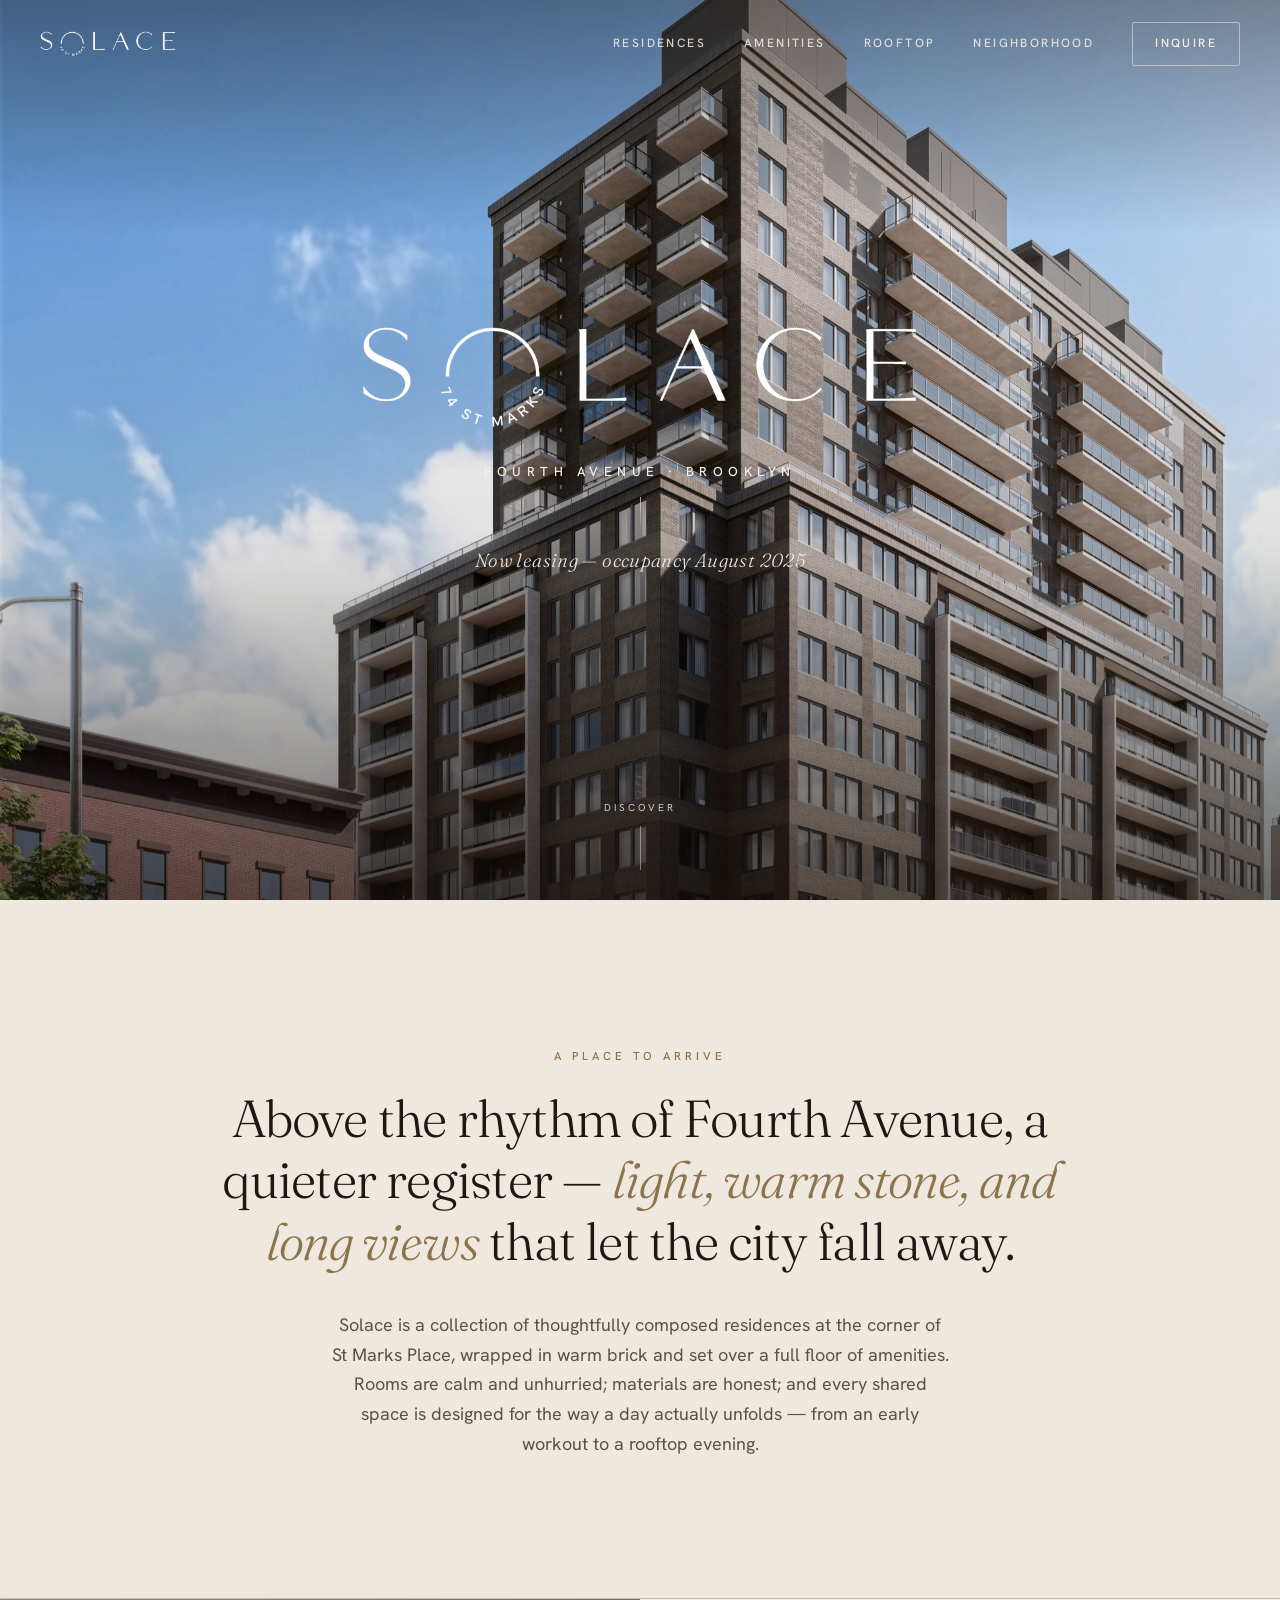
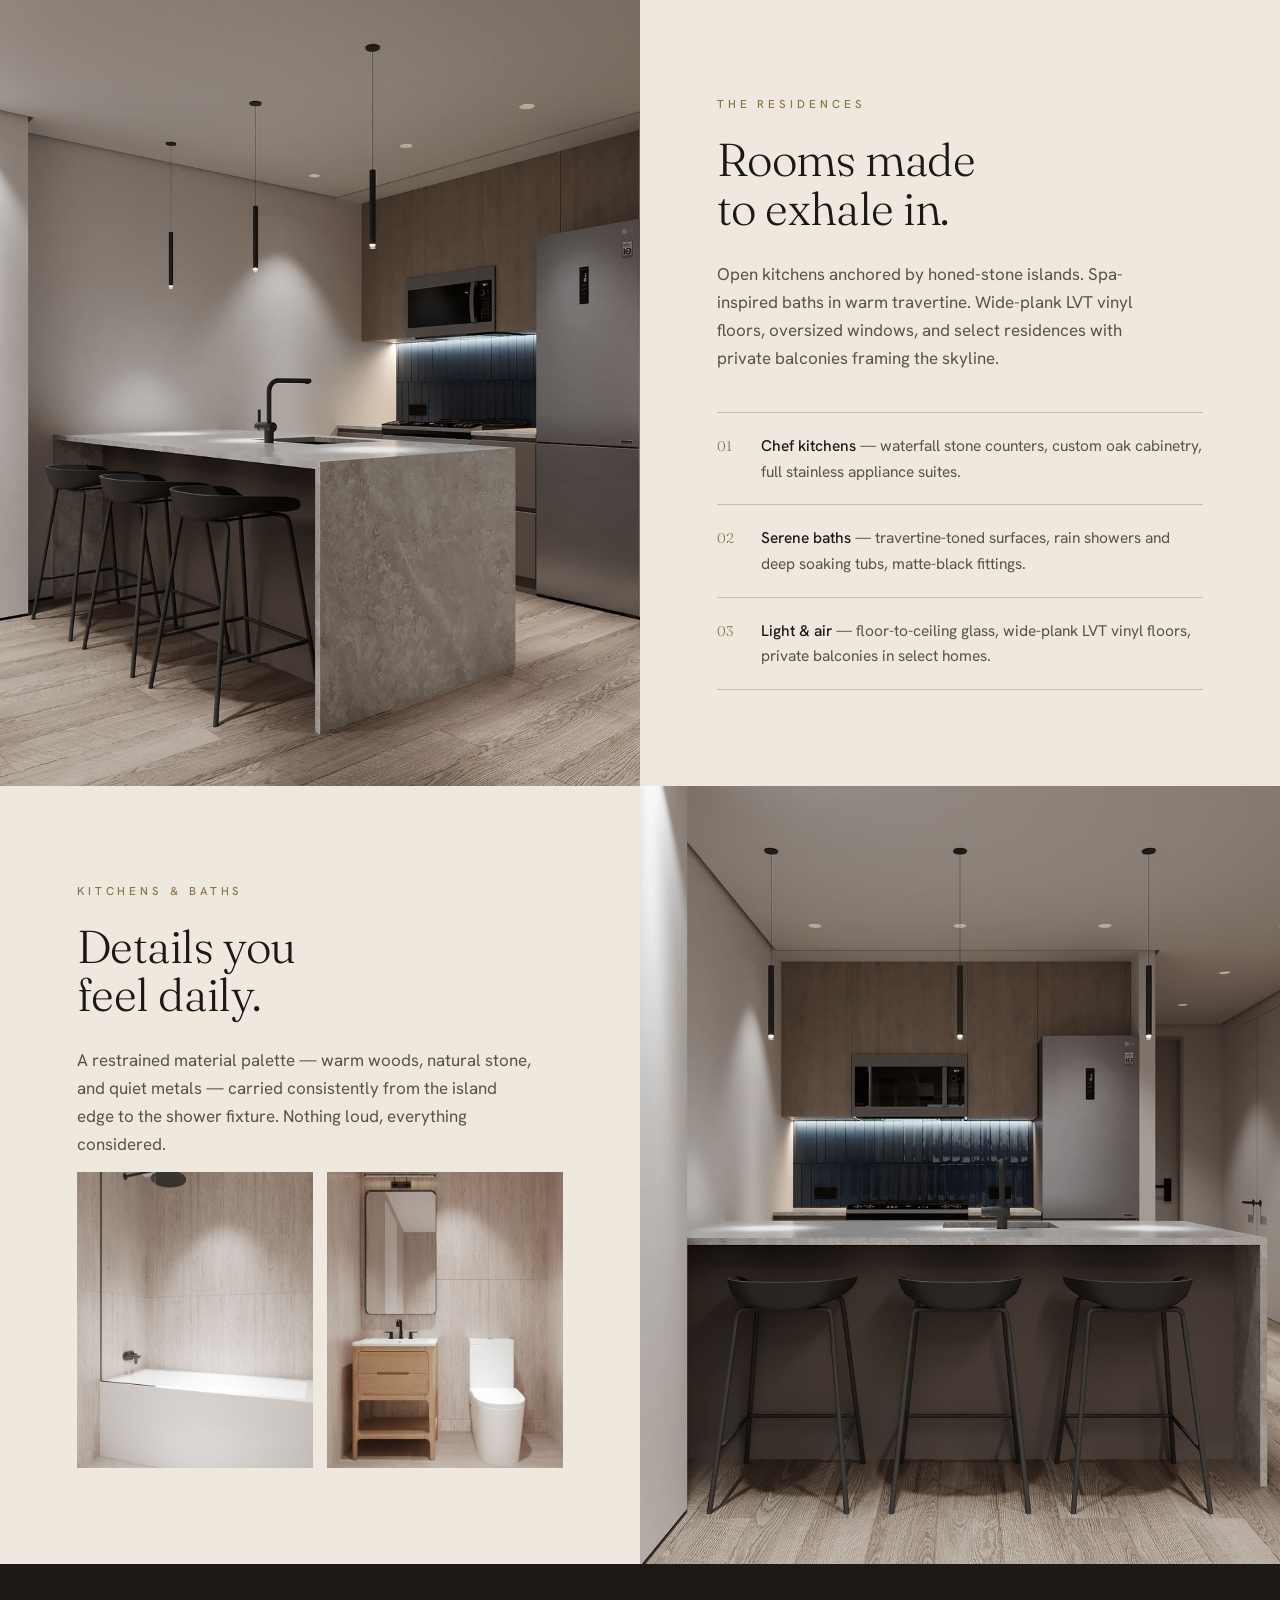
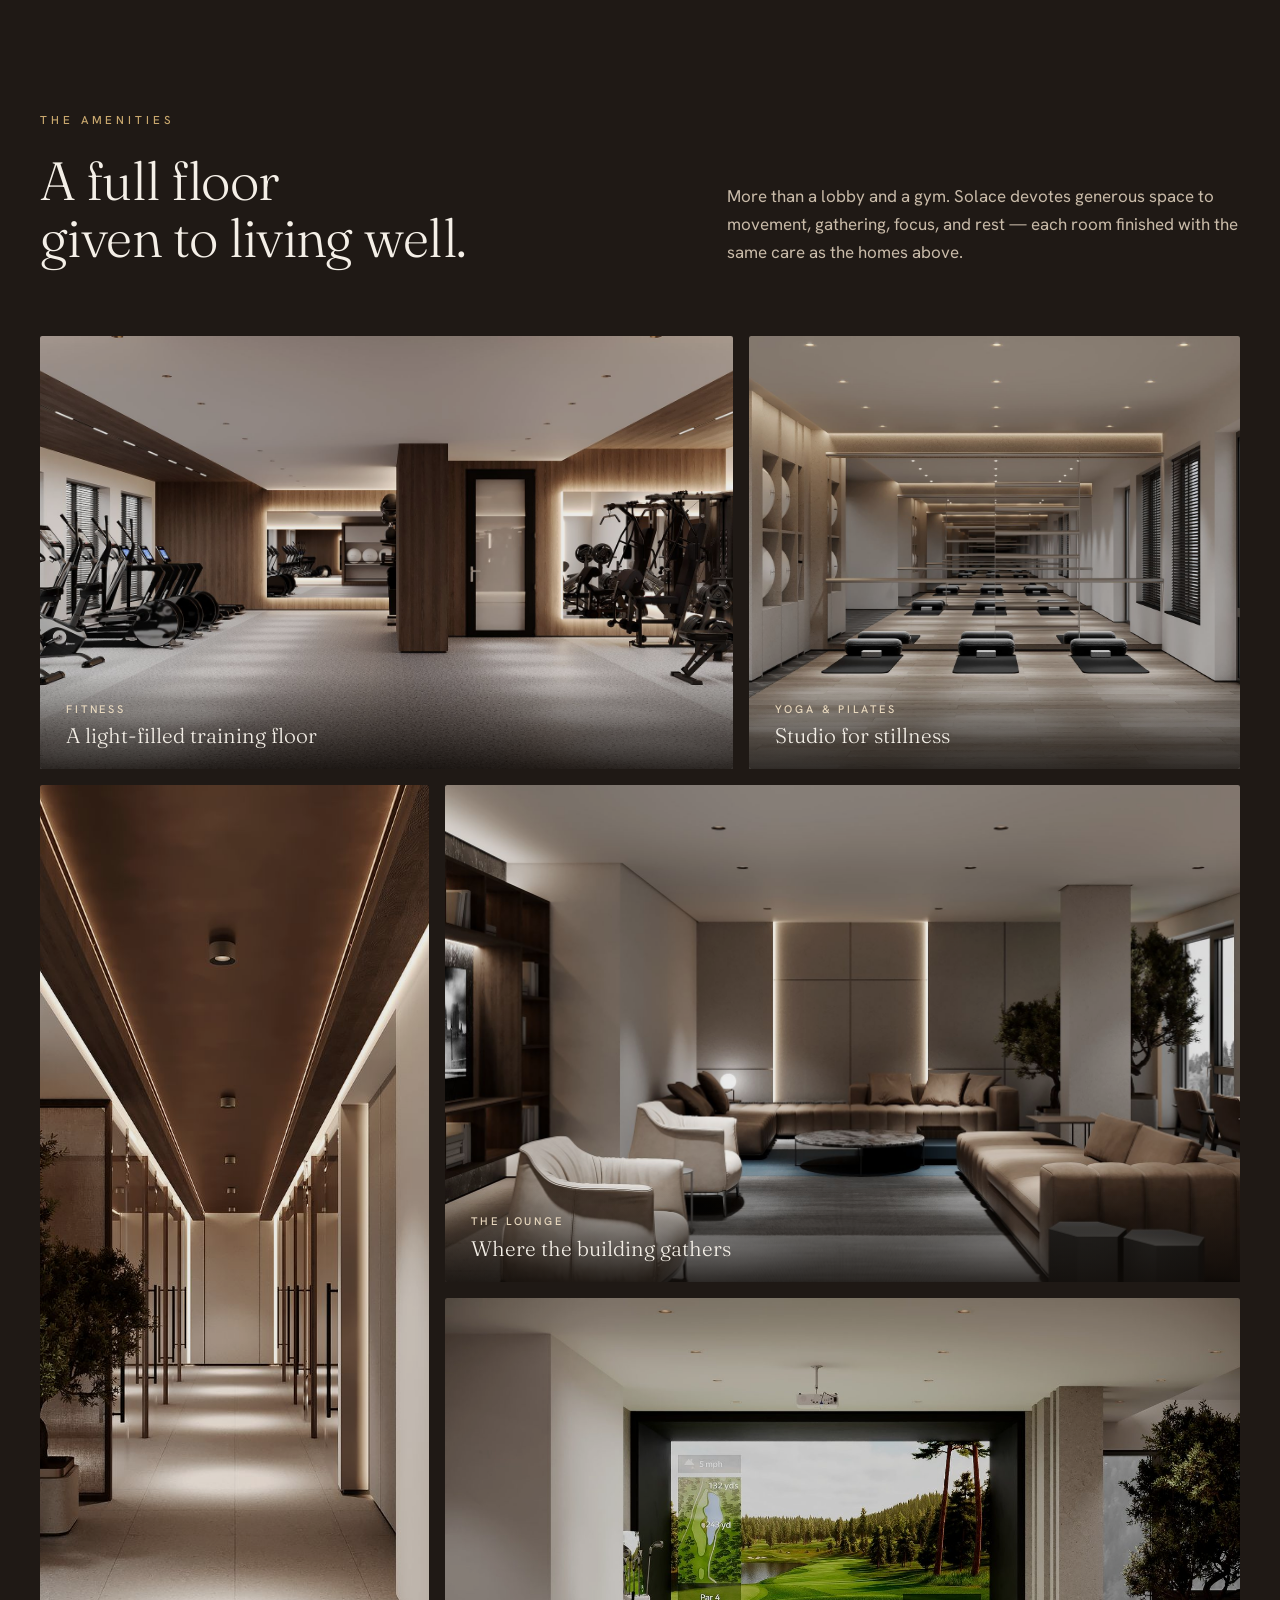
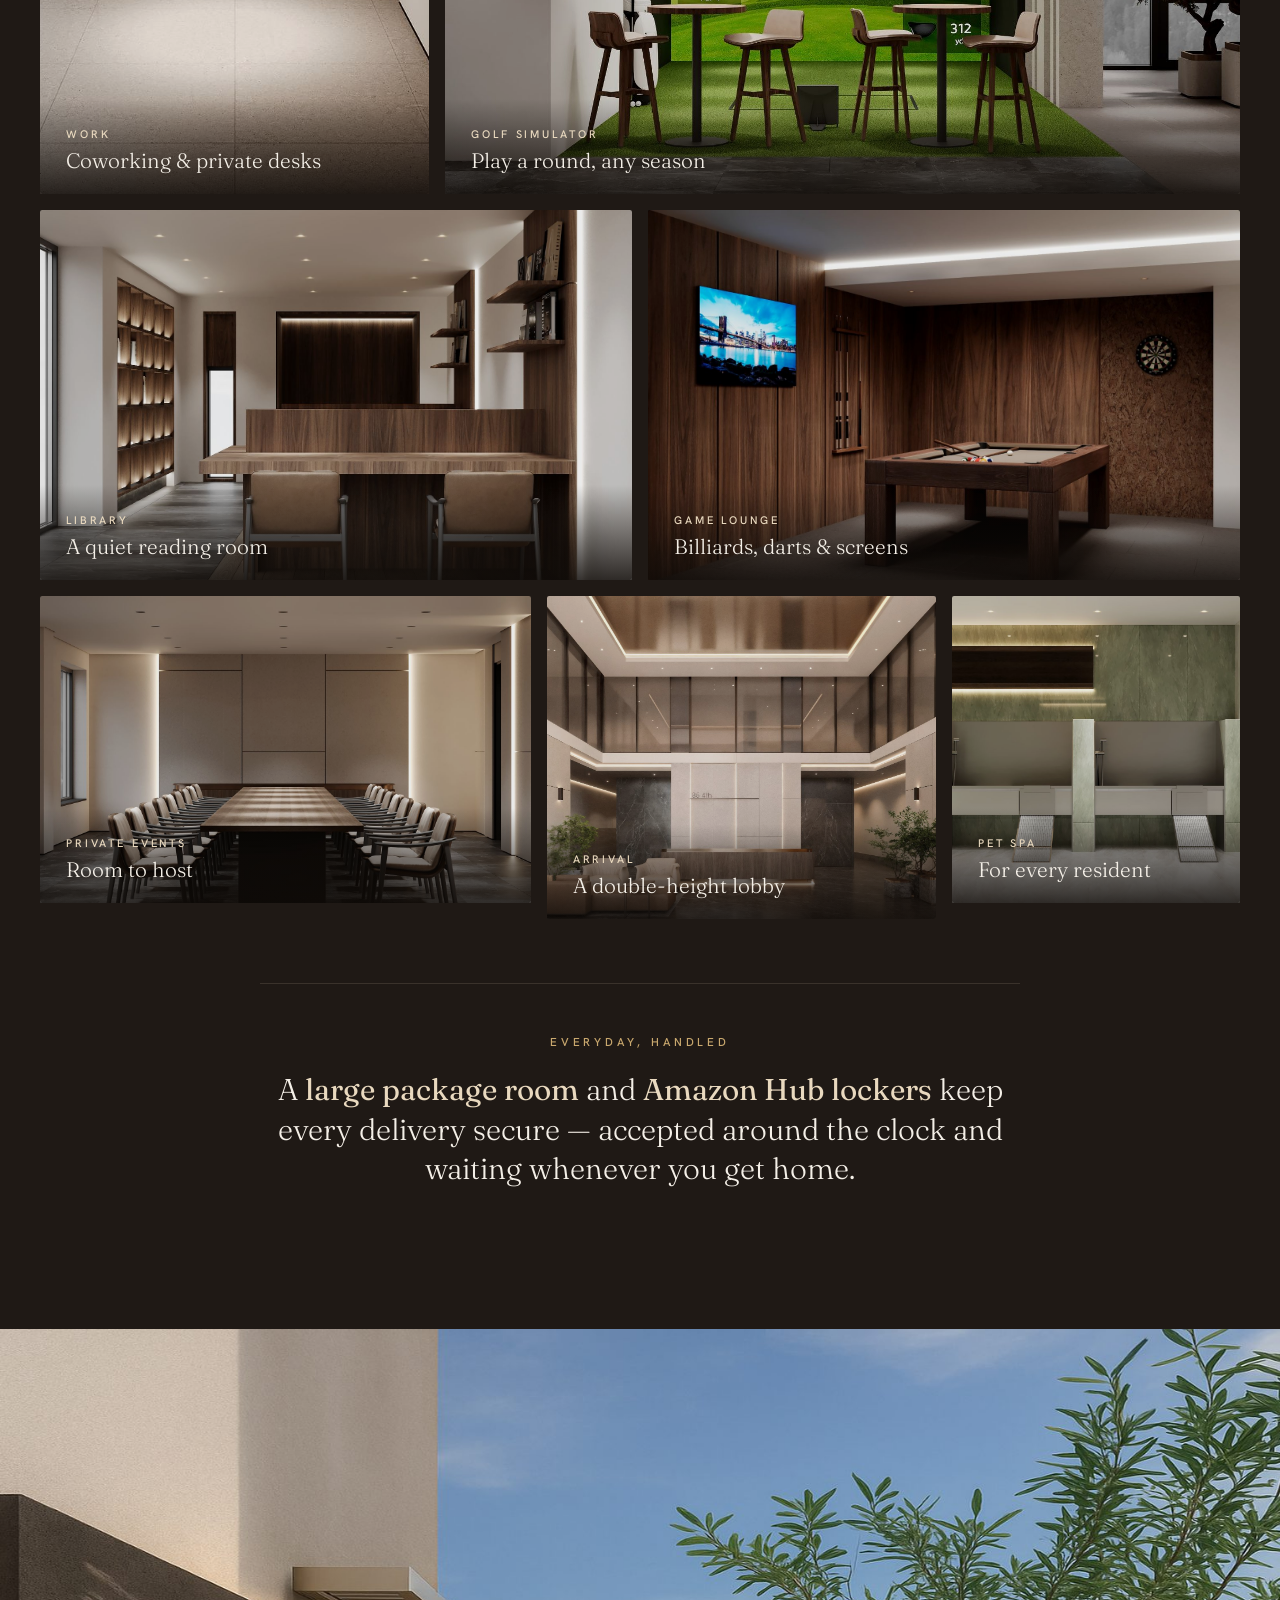
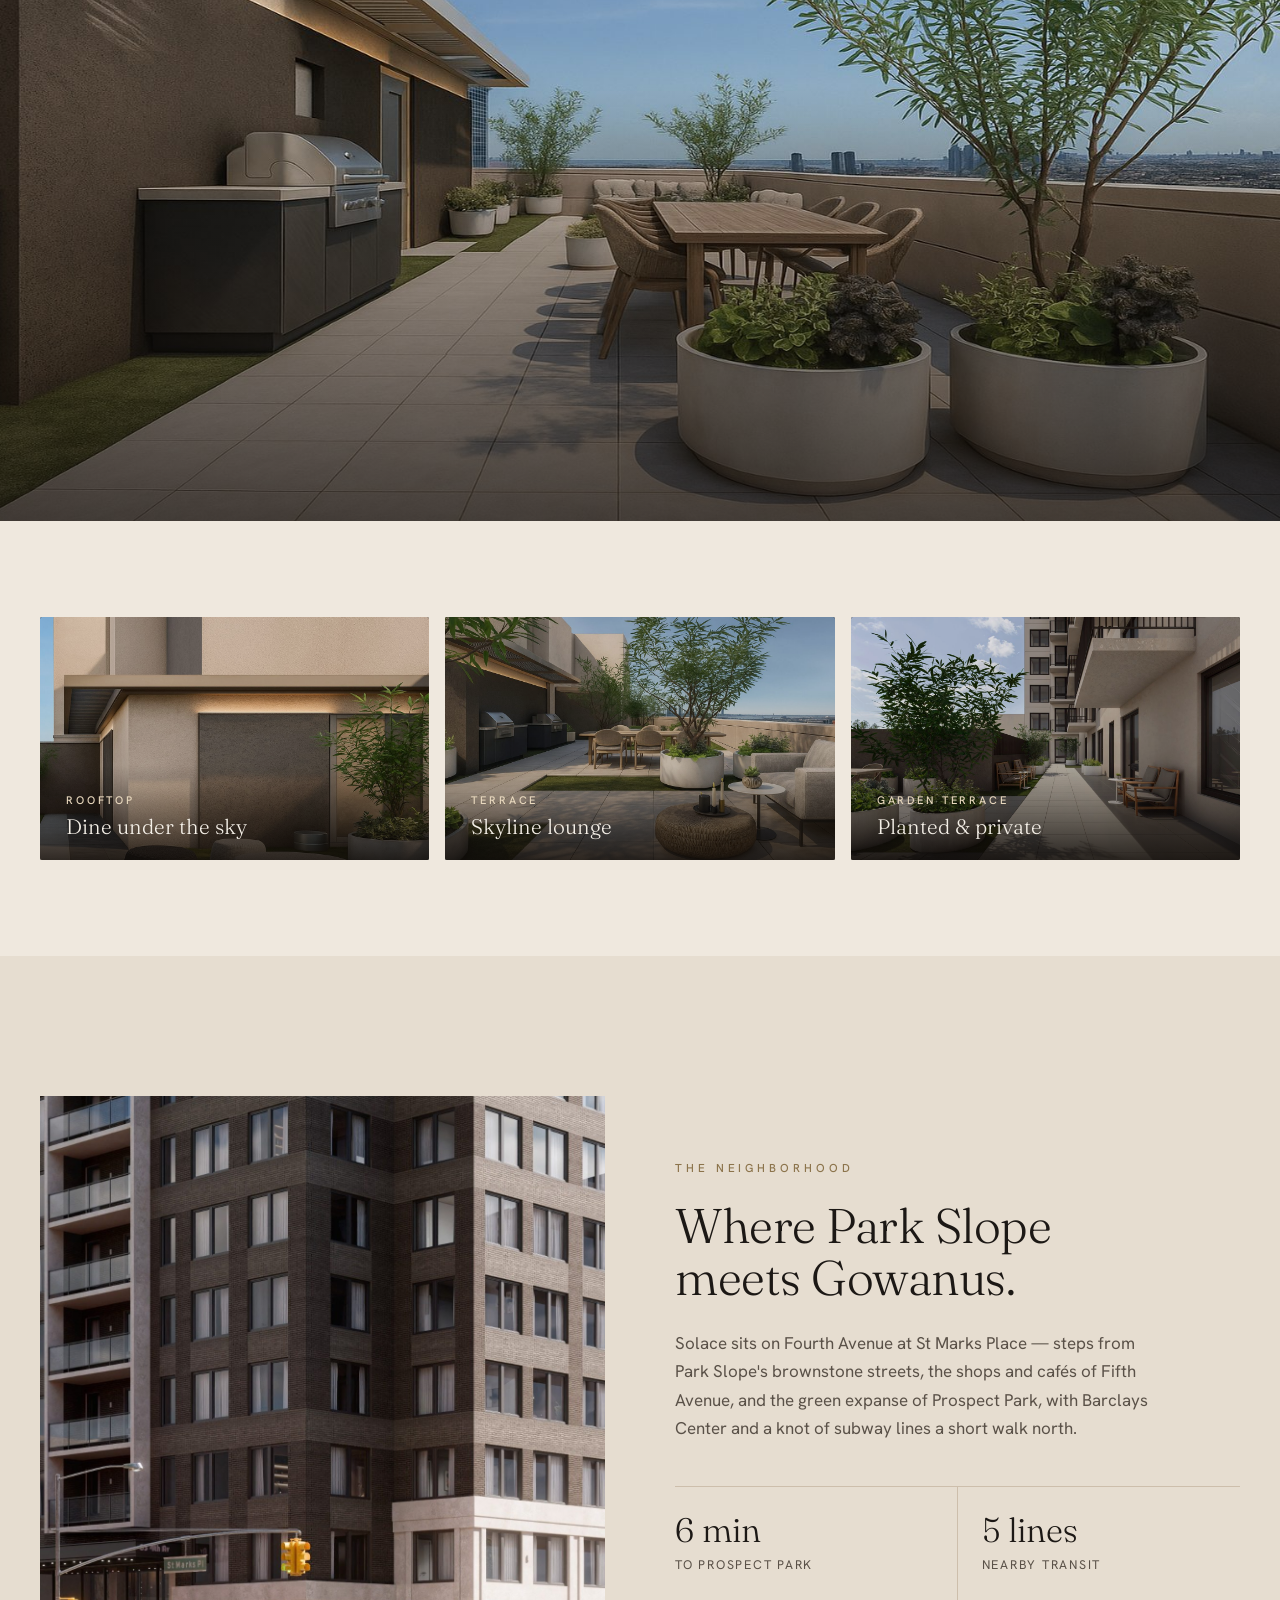
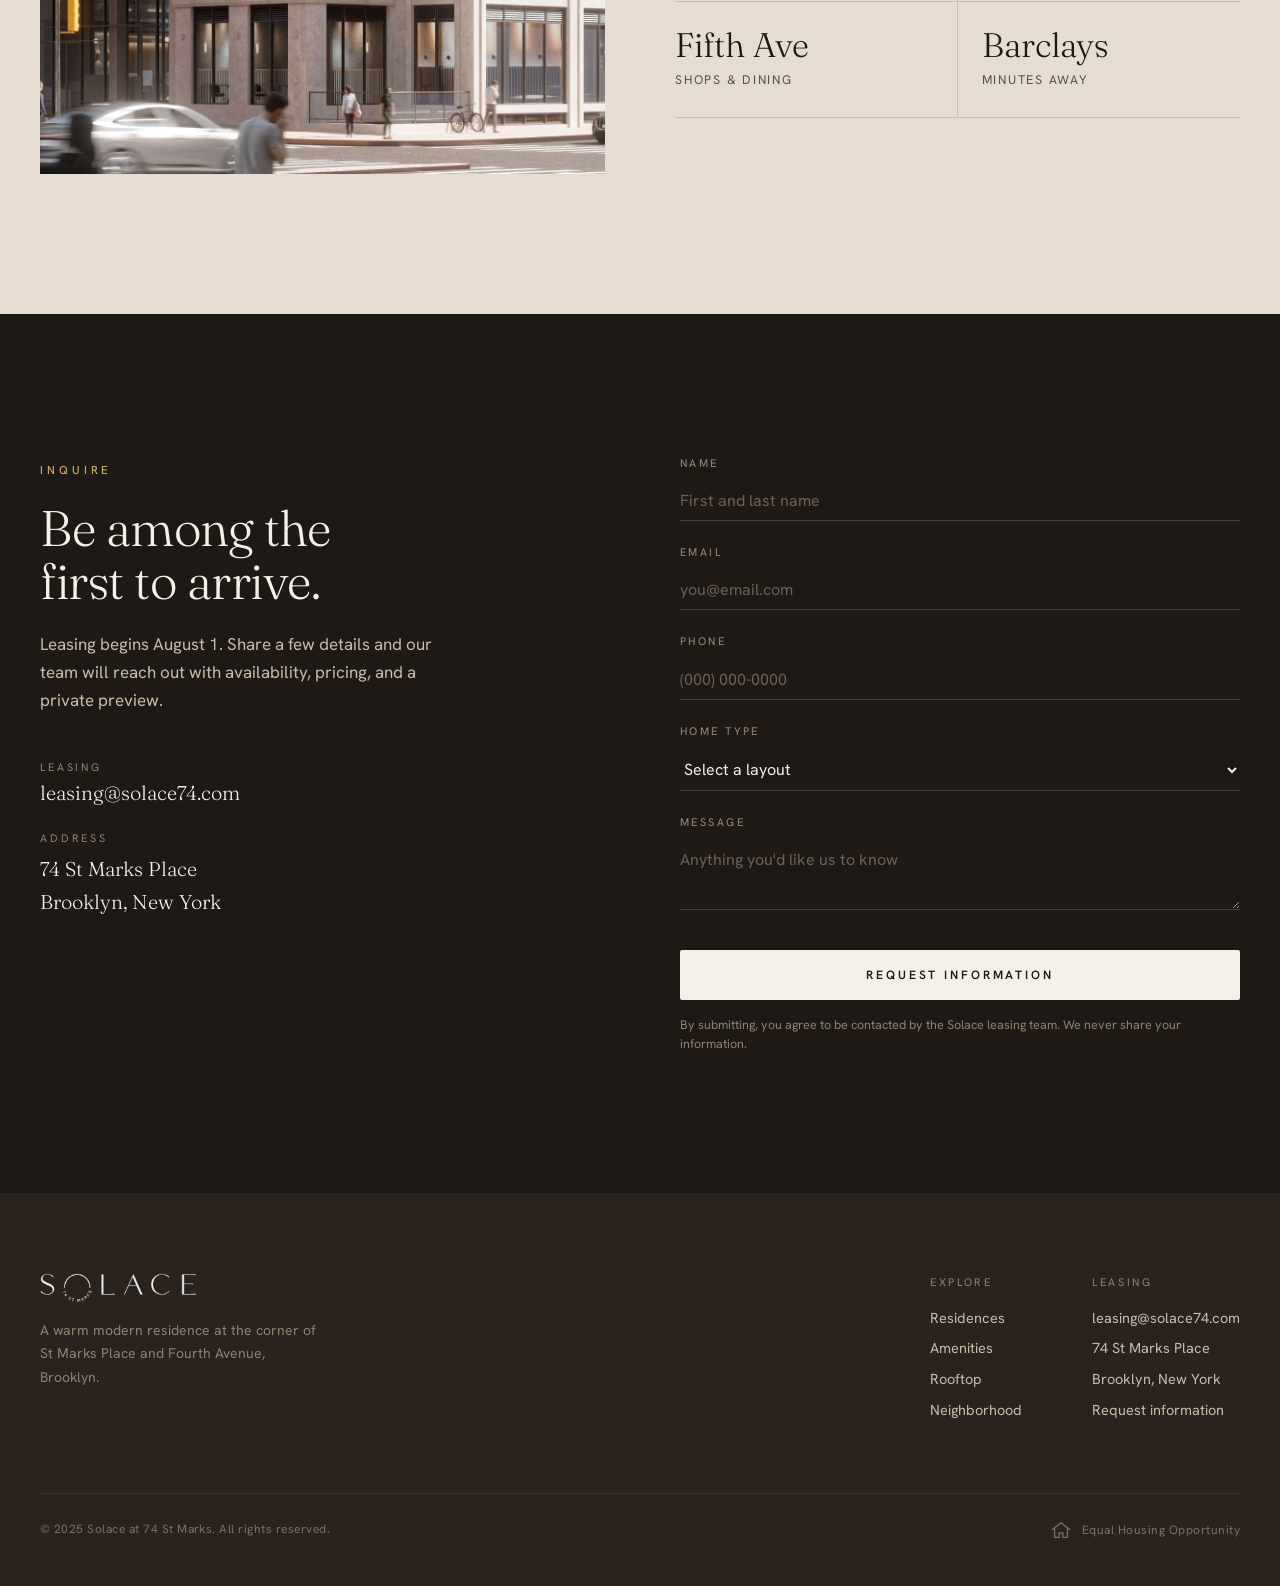
==== index.html @ 0897945d "Add files via upload" ====
<!DOCTYPE html>
<html lang="en">
<head>
<meta charset="UTF-8">
<meta name="viewport" content="width=device-width, initial-scale=1.0">
<title>SOLACE · 74 St Marks · Brooklyn</title>
<meta name="description" content="Solace at 74 St Marks — a warm modern residence rising above Fourth Avenue in Brooklyn. Now leasing. Occupancy begins August 2025.">
<link rel="preconnect" href="https://fonts.googleapis.com">
<link rel="preconnect" href="https://fonts.gstatic.com" crossorigin>
<link href="https://fonts.googleapis.com/css2?family=Fraunces:ital,opsz,wght@0,9..144,300;0,9..144,400;0,9..144,500;1,9..144,300&family=Hanken+Grotesk:wght@300;400;500;600&display=swap" rel="stylesheet">
<style>
:root{
  --paper:#EFE8DE;
  --paper-2:#E6DDD0;
  --espresso:#1F1915;
  --espresso-2:#2A231D;
  --ink:#1C1815;
  --ink-soft:#5A5148;
  --line:#CDBEAB;
  --line-soft:#D9CDBD;
  --brass:#8C744C;
  --bone:#F4EFE7;
  --shadow:0 30px 70px -40px rgba(40,30,20,.5);
}
*{margin:0;padding:0;box-sizing:border-box}
html{scroll-behavior:smooth}
body{
  background:var(--paper);
  color:var(--ink);
  font-family:"Hanken Grotesk",system-ui,-apple-system,sans-serif;
  font-weight:400;
  font-size:17px;
  line-height:1.65;
  -webkit-font-smoothing:antialiased;
  overflow-x:hidden;
}
::selection{background:var(--espresso);color:var(--bone)}
img{display:block;max-width:100%}
a{color:inherit;text-decoration:none}

/* ---------- type ---------- */
.serif{font-family:"Fraunces",Georgia,serif;font-weight:300;font-optical-sizing:auto}
.label{
  font-size:11.5px;font-weight:500;text-transform:uppercase;
  letter-spacing:.34em;color:var(--brass);
}
h1,h2,h3{font-family:"Fraunces",Georgia,serif;font-weight:300;line-height:1.06;letter-spacing:-.01em}
.eyebrow{display:inline-block;margin-bottom:22px}

/* ---------- layout ---------- */
.wrap{max-width:1280px;margin:0 auto;padding:0 40px}
section{position:relative}
.band{padding:140px 0}
.band-tight{padding:96px 0}
.divider{height:1px;background:var(--line);border:0;max-width:1280px;margin:0 auto}

/* ---------- nav ---------- */
header.nav{
  position:fixed;top:0;left:0;right:0;z-index:60;
  display:flex;align-items:center;justify-content:space-between;
  padding:22px 40px;
  transition:background .5s ease,padding .5s ease,box-shadow .5s ease;
}
header.nav.solid{
  background:rgba(239,232,222,.9);
  backdrop-filter:blur(14px);
  padding:15px 40px;
  box-shadow:0 1px 0 var(--line-soft);
}
.nav-logo{height:26px;width:auto;filter:brightness(0) invert(1);transition:filter .5s ease,height .5s ease}
header.nav.solid .nav-logo{filter:none;height:23px}
.nav-links{display:flex;align-items:center;gap:38px}
.nav-links a.nlink{
  font-size:12px;text-transform:uppercase;letter-spacing:.2em;font-weight:500;
  color:var(--bone);opacity:.85;transition:opacity .3s,color .5s;
}
header.nav.solid .nav-links a.nlink{color:var(--ink)}
.nav-links a.nlink:hover{opacity:1}
.nav-cta{
  font-size:12px;text-transform:uppercase;letter-spacing:.2em;font-weight:500;
  color:var(--bone);border:1px solid rgba(244,239,231,.5);
  padding:11px 22px;border-radius:2px;transition:all .4s ease;
}
header.nav.solid .nav-cta{color:var(--ink);border-color:var(--ink)}
.nav-cta:hover{background:var(--bone);color:var(--espresso);border-color:var(--bone)}
header.nav.solid .nav-cta:hover{background:var(--espresso);color:var(--bone);border-color:var(--espresso)}
.nav-toggle{display:none}

/* ---------- hero ---------- */
.hero{height:100vh;min-height:640px;position:relative;overflow:hidden;display:flex;align-items:center;justify-content:center}
.hero-img{position:absolute;inset:0;width:100%;height:100%;object-fit:cover;object-position:center 30%;
  transform:scale(1.06);animation:heroZoom 18s ease-out forwards}
@keyframes heroZoom{to{transform:scale(1)}}
.hero-scrim{position:absolute;inset:0;
  background:
    linear-gradient(to bottom, rgba(20,15,10,.42) 0%, rgba(20,15,10,.05) 26%, rgba(20,15,10,.12) 60%, rgba(20,15,10,.62) 100%);}
.hero-inner{position:relative;z-index:3;text-align:center;color:var(--bone);padding:0 24px;width:100%}
.hero-mark{width:min(560px,74vw);margin:0 auto;filter:brightness(0) invert(1) drop-shadow(0 2px 30px rgba(0,0,0,.35));
  opacity:0;transform:translateY(18px);animation:rise 1.3s .3s cubic-bezier(.2,.7,.2,1) forwards}
.hero-sub{margin-top:30px;display:flex;flex-direction:column;align-items:center;gap:14px;
  opacity:0;transform:translateY(18px);animation:rise 1.3s .7s cubic-bezier(.2,.7,.2,1) forwards}
.hero-loc{font-size:13px;letter-spacing:.42em;text-transform:uppercase;font-weight:500}
.hero-rule{width:1px;height:34px;background:linear-gradient(rgba(244,239,231,.7),transparent)}
.hero-lease{font-family:"Fraunces",serif;font-weight:300;font-style:italic;font-size:19px;letter-spacing:.02em;opacity:.95}
@keyframes rise{to{opacity:1;transform:translateY(0)}}
.scrollcue{position:absolute;left:50%;bottom:30px;transform:translateX(-50%);z-index:3;
  font-size:10px;letter-spacing:.3em;text-transform:uppercase;color:var(--bone);opacity:0;animation:fadein 1s 1.6s forwards;
  display:flex;flex-direction:column;align-items:center;gap:10px}
.scrollcue .dot{width:1px;height:44px;background:rgba(244,239,231,.5);position:relative;overflow:hidden}
.scrollcue .dot::after{content:"";position:absolute;top:-44px;left:0;width:1px;height:44px;background:var(--bone);animation:drop 2.4s 2s ease-in-out infinite}
@keyframes drop{0%{transform:translateY(0)}60%,100%{transform:translateY(88px)}}
@keyframes fadein{to{opacity:.85}}

/* seal */
.seal{width:118px;height:118px;position:relative;animation:spin 44s linear infinite}
.seal svg{width:100%;height:100%}
.seal text{font-family:"Hanken Grotesk",sans-serif;font-size:8.1px;letter-spacing:3.1px;font-weight:500}
@keyframes spin{to{transform:rotate(360deg)}}

/* ---------- statement ---------- */
.statement{text-align:center;max-width:960px;margin:0 auto}
.statement .lead{font-size:clamp(28px,4.4vw,52px);line-height:1.18;letter-spacing:-.015em;color:var(--ink)}
.statement .lead em{font-style:italic;color:var(--brass)}
.statement p.body{max-width:620px;margin:38px auto 0;color:var(--ink-soft);font-size:18px}

/* ---------- residences split ---------- */
.split{display:grid;grid-template-columns:1fr 1fr;gap:0;align-items:stretch}
.split .col-media{position:relative;min-height:560px;overflow:hidden}
.split .col-media img{position:absolute;inset:0;width:100%;height:100%;object-fit:cover;transition:transform 1.2s ease}
.split .col-text{padding:96px clamp(40px,6vw,96px);display:flex;flex-direction:column;justify-content:center}
.split.rev .col-text{order:-1}
.feature-list{list-style:none;margin-top:40px;border-top:1px solid var(--line)}
.feature-list li{padding:20px 0;border-bottom:1px solid var(--line);display:flex;gap:18px;align-items:baseline}
.feature-list .n{font-family:"Fraunces",serif;font-size:14px;color:var(--brass);min-width:26px}
.feature-list .t{font-size:15.5px;color:var(--ink-soft)}
.feature-list .t b{color:var(--ink);font-weight:500}

.duo{display:grid;grid-template-columns:1fr 1fr;gap:14px;margin-top:14px}
.duo img{width:100%;height:100%;object-fit:cover;aspect-ratio:4/5}

/* ---------- amenities ---------- */
.amen{background:var(--espresso);color:var(--bone)}
.amen .label{color:#C9A86E}
.amen h2{color:var(--bone)}
.amen .intro-body{color:#C9BBA9;max-width:560px}
.amen-head{display:grid;grid-template-columns:1.1fr .9fr;gap:60px;align-items:end;margin-bottom:70px}
.grid{display:grid;grid-template-columns:repeat(12,1fr);gap:16px}
.card{position:relative;overflow:hidden;border-radius:2px;background:#000}
.card img{width:100%;height:100%;object-fit:cover;transition:transform 1.1s cubic-bezier(.2,.7,.2,1);opacity:.92}
.card:hover img{transform:scale(1.05);opacity:1}
.card .cap{position:absolute;left:0;right:0;bottom:0;padding:26px 26px 22px;z-index:2;
  background:linear-gradient(to top,rgba(15,11,8,.82),transparent);}
.card .cap .k{font-size:11px;letter-spacing:.26em;text-transform:uppercase;color:#E9D9BF;font-weight:500}
.card .cap .d{font-family:"Fraunces",serif;font-weight:300;font-size:21px;color:var(--bone);margin-top:5px;line-height:1.15}
.card.tall{grid-row:span 2}
/* explicit spans */
.c-6{grid-column:span 6}.c-5{grid-column:span 5}.c-7{grid-column:span 7}
.c-4{grid-column:span 4}.c-8{grid-column:span 8}.c-3{grid-column:span 3}
.card.tall img{min-height:100%}
.a1 img{aspect-ratio:16/10}
.a-portrait img{height:100%}

.conv{margin:64px auto 0;max-width:760px;padding-top:42px;border-top:1px solid #3a322b;text-align:center}
.conv p{font-family:"Fraunces",serif;font-weight:300;font-size:clamp(21px,2.5vw,30px);line-height:1.32;color:var(--bone);margin-top:16px}
.conv p b{font-weight:400;color:#E9D9BF}

/* ---------- fullbleed feature ---------- */
.feature-full{height:88vh;min-height:560px;position:relative;overflow:hidden;display:flex;align-items:flex-end}
.feature-full img{position:absolute;inset:0;width:100%;height:100%;object-fit:cover}
.feature-full .scrim{position:absolute;inset:0;background:linear-gradient(to top,rgba(15,11,8,.7),transparent 55%)}
.feature-full .fcontent{position:relative;z-index:2;color:var(--bone);padding:0 0 90px;max-width:640px}
.feature-full .fcontent h2{color:var(--bone);font-size:clamp(30px,4.4vw,56px)}
.feature-full .fcontent p{margin-top:20px;color:#E4D7C6;font-size:18px;max-width:520px}

/* ---------- neighborhood ---------- */
.hood{background:var(--paper-2)}
.hood-grid{display:grid;grid-template-columns:1fr 1fr;gap:70px;align-items:center}
.hood-media{position:relative;overflow:hidden;aspect-ratio:5/6}
.hood-media img{width:100%;height:100%;object-fit:cover}
.stats{display:grid;grid-template-columns:1fr 1fr;gap:0;margin-top:44px;border-top:1px solid var(--line)}
.stat{padding:26px 0;border-bottom:1px solid var(--line)}
.stat:nth-child(odd){border-right:1px solid var(--line);padding-right:24px}
.stat:nth-child(even){padding-left:24px}
.stat .v{font-family:"Fraunces",serif;font-size:34px;font-weight:300;line-height:1}
.stat .l{font-size:12.5px;letter-spacing:.14em;text-transform:uppercase;color:var(--ink-soft);margin-top:8px}

/* ---------- inquire ---------- */
.inquire{background:var(--espresso);color:var(--bone)}
.inq-grid{display:grid;grid-template-columns:1fr 1fr;gap:80px}
.inquire .label{color:#C9A86E}
.inquire h2{color:var(--bone);font-size:clamp(30px,4vw,50px)}
.inquire .isub{color:#C9BBA9;margin-top:22px;max-width:400px}
.inq-contact{margin-top:44px;display:flex;flex-direction:column;gap:20px}
.inq-contact .row .ck{font-size:11px;letter-spacing:.26em;text-transform:uppercase;color:#8f8071}
.inq-contact .row .cv{font-family:"Fraunces",serif;font-size:20px;font-weight:300;margin-top:4px}
.inq-contact .row a.cv:hover{color:#E9D9BF}
form .field{margin-bottom:22px}
form label{display:block;font-size:11px;letter-spacing:.22em;text-transform:uppercase;color:#9a8b7b;margin-bottom:9px}
form input,form select,form textarea{
  width:100%;background:transparent;border:0;border-bottom:1px solid #4b4038;
  color:var(--bone);font-family:inherit;font-size:16px;padding:9px 0;transition:border-color .3s;
}
form input::placeholder,form textarea::placeholder{color:#6d6055}
form input:focus,form select:focus,form textarea:focus{outline:none;border-color:#C9A86E}
form select option{color:#1c1815}
form textarea{resize:vertical;min-height:70px}
.btn{
  margin-top:10px;width:100%;background:var(--bone);color:var(--espresso);border:0;
  padding:17px;font-family:inherit;font-size:12px;letter-spacing:.24em;text-transform:uppercase;font-weight:600;
  cursor:pointer;border-radius:2px;transition:background .3s,transform .2s;
}
.btn:hover{background:#C9A86E}
.btn:active{transform:translateY(1px)}
.form-note{font-size:12.5px;color:#8f8071;margin-top:16px;line-height:1.5}
.form-done{display:none;padding:40px 0}
.form-done.on{display:block}
.form-done .serif{font-size:28px;color:var(--bone)}
.form-done p{color:#C9BBA9;margin-top:12px}

/* ---------- footer ---------- */
footer{background:var(--espresso-2);color:#C9BBA9;padding:80px 0 44px}
.foot-top{display:flex;justify-content:space-between;align-items:flex-start;gap:40px;flex-wrap:wrap}
.foot-logo{height:30px;filter:brightness(0) invert(1);opacity:.92}
.foot-cols{display:flex;gap:70px;flex-wrap:wrap}
.foot-col .fh{font-size:11px;letter-spacing:.24em;text-transform:uppercase;color:#8f8071;margin-bottom:14px}
.foot-col a,.foot-col p{display:block;font-size:14.5px;color:#C9BBA9;margin-bottom:7px}
.foot-col a:hover{color:var(--bone)}
.foot-bottom{margin-top:64px;padding-top:26px;border-top:1px solid #3a322b;
  display:flex;justify-content:space-between;gap:20px;flex-wrap:wrap;font-size:12px;color:#7d6f61;letter-spacing:.04em}
.eho{display:flex;align-items:center;gap:10px}
.eho svg{width:22px;height:22px;fill:none;stroke:#7d6f61;stroke-width:1.4}

/* ---------- reveal ---------- */
.reveal{opacity:0;transform:translateY(22px);transition:opacity 1s cubic-bezier(.2,.7,.2,1),transform 1s cubic-bezier(.2,.7,.2,1)}
.reveal.in{opacity:1;transform:none}
.reveal.d1{transition-delay:.08s}.reveal.d2{transition-delay:.16s}.reveal.d3{transition-delay:.24s}.reveal.d4{transition-delay:.32s}

/* ---------- responsive ---------- */
@media(max-width:1000px){
  .amen-head{grid-template-columns:1fr;gap:26px;align-items:start}
  .hood-grid,.inq-grid{grid-template-columns:1fr;gap:44px}
  .hood-media{aspect-ratio:16/11}
  .split{grid-template-columns:1fr}
  .split .col-media{min-height:70vw}
  .split.rev .col-text{order:0}
  .c-6,.c-5,.c-7,.c-4,.c-8,.c-3{grid-column:span 6}
  .card.tall{grid-row:span 1}
}
@media(max-width:720px){
  .wrap{padding:0 24px}
  header.nav,header.nav.solid{padding:16px 24px}
  .band{padding:88px 0}.band-tight{padding:64px 0}
  .nav-links{position:fixed;inset:0;background:var(--espresso);flex-direction:column;justify-content:center;gap:30px;
    transform:translateX(100%);transition:transform .5s ease;z-index:55}
  .nav-links.open{transform:none}
  .nav-links a.nlink{color:var(--bone);font-size:16px}
  header.nav.solid .nav-links a.nlink{color:var(--bone)}
  .nav-links .nav-cta{color:var(--bone);border-color:rgba(244,239,231,.5)}
  header.nav.solid .nav-links .nav-cta{color:var(--bone);border-color:rgba(244,239,231,.5)}
  .nav-toggle{display:flex;flex-direction:column;gap:5px;z-index:60;background:none;border:0;cursor:pointer;padding:6px}
  .nav-toggle span{width:26px;height:1.5px;background:var(--bone);transition:.4s}
  header.nav.solid .nav-toggle span{background:var(--ink)}
  .nav-toggle.open span{background:var(--bone)}
  .nav-toggle.open span:nth-child(1){transform:translateY(6.5px) rotate(45deg)}
  .nav-toggle.open span:nth-child(2){opacity:0}
  .nav-toggle.open span:nth-child(3){transform:translateY(-6.5px) rotate(-45deg)}
  .split .col-text{padding:60px 24px}
  .grid{grid-template-columns:repeat(6,1fr);gap:12px}
  .c-6,.c-5,.c-7,.c-4,.c-8,.c-3{grid-column:span 6}
  .a-portrait{grid-column:span 6}
  .stats .stat:nth-child(odd){border-right:0;padding-right:0}
  .stats .stat:nth-child(even){padding-left:0}
  .stats{grid-template-columns:1fr}
  .foot-top{flex-direction:column}
}
@media(prefers-reduced-motion:reduce){
  *{animation-duration:.001ms!important;animation-iteration-count:1!important;transition-duration:.001ms!important;scroll-behavior:auto!important}
  .hero-img{transform:none}
  .seal{animation:none}
}
</style>
</head>
<body>

<!-- NAV -->
<header class="nav" id="nav">
  <a href="#top" aria-label="Solace home"><img class="nav-logo" src="assets/logo.png" alt="Solace"></a>
  <button class="nav-toggle" id="navToggle" aria-label="Menu" aria-expanded="false">
    <span></span><span></span><span></span>
  </button>
  <nav class="nav-links" id="navLinks">
    <a class="nlink" href="#residences">Residences</a>
    <a class="nlink" href="#amenities">Amenities</a>
    <a class="nlink" href="#rooftop">Rooftop</a>
    <a class="nlink" href="#neighborhood">Neighborhood</a>
    <a class="nav-cta" href="#inquire">Inquire</a>
  </nav>
</header>

<!-- HERO -->
<section class="hero" id="top">
  <img class="hero-img" src="assets/ext-hero.jpg" alt="Solace — a brick residential tower at 74 St Marks in Brooklyn">
  <div class="hero-scrim"></div>
  <div class="hero-inner">
    <img class="hero-mark" src="assets/logo.png" alt="Solace, 74 St Marks">
    <div class="hero-sub">
      <div class="hero-loc">Fourth Avenue &middot; Brooklyn</div>
      <div class="hero-rule"></div>
      <div class="hero-lease">Now leasing &mdash; occupancy August 2025</div>
    </div>
  </div>
  <a class="scrollcue" href="#intro" aria-label="Scroll">
    <span>Discover</span><span class="dot"></span>
  </a>
</section>

<!-- STATEMENT -->
<section class="band" id="intro">
  <div class="wrap statement">
    <span class="label eyebrow reveal">A place to arrive</span>
    <h2 class="lead reveal d1">Above the rhythm of Fourth Avenue, a quieter register &mdash; <em>light, warm stone, and long views</em> that let the city fall away.</h2>
    <p class="body reveal d2">Solace is a collection of thoughtfully composed residences at the corner of St Marks Place, wrapped in warm brick and set over a full floor of amenities. Rooms are calm and unhurried; materials are honest; and every shared space is designed for the way a day actually unfolds &mdash; from an early workout to a rooftop evening.</p>
  </div>
</section>

<hr class="divider">

<!-- RESIDENCES -->
<section id="residences">
  <div class="split">
    <div class="col-media">
      <img src="assets/kitchen-1.jpg" alt="Residence kitchen with stone waterfall island and matte fixtures">
    </div>
    <div class="col-text reveal">
      <span class="label eyebrow">The Residences</span>
      <h2 style="font-size:clamp(30px,3.6vw,48px)">Rooms made<br>to exhale in.</h2>
      <p style="margin-top:26px;color:var(--ink-soft);max-width:460px">Open kitchens anchored by honed-stone islands. Spa-inspired baths in warm travertine. Wide-plank LVT vinyl floors, oversized windows, and select residences with private balconies framing the skyline.</p>
      <ul class="feature-list">
        <li><span class="n serif">01</span><span class="t"><b>Chef kitchens</b> — waterfall stone counters, custom oak cabinetry, full stainless appliance suites.</span></li>
        <li><span class="n serif">02</span><span class="t"><b>Serene baths</b> — travertine-toned surfaces, rain showers and deep soaking tubs, matte-black fittings.</span></li>
        <li><span class="n serif">03</span><span class="t"><b>Light &amp; air</b> — floor-to-ceiling glass, wide-plank LVT vinyl floors, private balconies in select homes.</span></li>
      </ul>
    </div>
  </div>
  <div class="split rev">
    <div class="col-media">
      <img src="assets/kitchen-2.jpg" alt="Residence kitchen with peninsula seating and deep blue tile backsplash">
    </div>
    <div class="col-text reveal">
      <span class="label eyebrow">Kitchens &amp; Baths</span>
      <h2 style="font-size:clamp(30px,3.6vw,48px)">Details you<br>feel daily.</h2>
      <p style="margin-top:26px;color:var(--ink-soft);max-width:460px">A restrained material palette — warm woods, natural stone, and quiet metals — carried consistently from the island edge to the shower fixture. Nothing loud, everything considered.</p>
      <div class="duo">
        <img src="assets/bath-1.jpg" alt="Bathroom with soaking tub, rain shower and stone walls">
        <img src="assets/bath-2.jpg" alt="Powder room with oak vanity and travertine walls">
      </div>
    </div>
  </div>
</section>

<!-- AMENITIES -->
<section class="amen band" id="amenities">
  <div class="wrap">
    <div class="amen-head">
      <div class="reveal">
        <span class="label eyebrow">The Amenities</span>
        <h2 style="font-size:clamp(32px,4.2vw,58px)">A full floor<br>given to living well.</h2>
      </div>
      <p class="intro-body reveal d1">More than a lobby and a gym. Solace devotes generous space to movement, gathering, focus, and rest &mdash; each room finished with the same care as the homes above.</p>
    </div>

    <div class="grid">
      <div class="card c-7 a1 reveal">
        <img src="assets/fitness-1.jpg" alt="Fitness center with cardio and strength equipment">
        <div class="cap"><div class="k">Fitness</div><div class="d">A light-filled training floor</div></div>
      </div>
      <div class="card c-5 a1 reveal d1">
        <img src="assets/yoga-1.jpg" alt="Yoga and pilates studio with mirrored wall">
        <div class="cap"><div class="k">Yoga &amp; Pilates</div><div class="d">Studio for stillness</div></div>
      </div>

      <div class="card c-4 a-portrait tall reveal">
        <img src="assets/coworking.jpg" alt="Coworking study desks in walnut">
        <div class="cap"><div class="k">Work</div><div class="d">Coworking &amp; private desks</div></div>
      </div>
      <div class="card c-8 a1 reveal d1">
        <img src="assets/lounge-1.jpg" alt="Resident lounge with soft seating">
        <div class="cap"><div class="k">The Lounge</div><div class="d">Where the building gathers</div></div>
      </div>
      <div class="card c-8 a1 reveal d1">
        <img src="assets/golf.jpg" alt="Golf simulator lounge">
        <div class="cap"><div class="k">Golf Simulator</div><div class="d">Play a round, any season</div></div>
      </div>

      <div class="card c-6 a1 reveal">
        <img src="assets/library.jpg" alt="Library and reading room">
        <div class="cap"><div class="k">Library</div><div class="d">A quiet reading room</div></div>
      </div>
      <div class="card c-6 a1 reveal d1">
        <img src="assets/game.jpg" alt="Game lounge with billiards and darts">
        <div class="cap"><div class="k">Game Lounge</div><div class="d">Billiards, darts &amp; screens</div></div>
      </div>

      <div class="card c-5 a1 reveal">
        <img src="assets/event.jpg" alt="Private event and meeting space">
        <div class="cap"><div class="k">Private Events</div><div class="d">Room to host</div></div>
      </div>
      <div class="card c-4 a-portrait tall reveal d1">
        <img src="assets/lobby.jpg" alt="Double-height residential lobby">
        <div class="cap"><div class="k">Arrival</div><div class="d">A double-height lobby</div></div>
      </div>
      <div class="card c-3 a1 reveal d2">
        <img src="assets/petspa.jpg" alt="Pet spa and dog wash">
        <div class="cap"><div class="k">Pet Spa</div><div class="d">For every resident</div></div>
      </div>
    </div>

    <div class="conv reveal">
      <span class="label" style="color:#C9A86E">Everyday, handled</span>
      <p>A <b>large package room</b> and <b>Amazon Hub lockers</b> keep every delivery secure &mdash; accepted around the clock and waiting whenever you get home.</p>
    </div>
  </div>
</section>

<!-- ROOFTOP FULLBLEED -->
<section class="feature-full" id="rooftop">
  <img src="assets/rooftop-2.jpg" alt="Landscaped rooftop terrace with Manhattan skyline views">
  <div class="scrim"></div>
  <div class="wrap">
    <div class="fcontent reveal">
      <span class="label eyebrow" style="color:#E9D9BF">The Roof</span>
      <h2>The city, kept<br>at arm's length.</h2>
      <p>A landscaped rooftop with dining under the sky and open views across the harbor to the Manhattan skyline. Below, planted terraces offer a greener, calmer kind of outdoor room.</p>
    </div>
  </div>
</section>

<!-- ROOFTOP GALLERY STRIP -->
<section class="band-tight">
  <div class="wrap">
    <div class="grid">
      <div class="card c-4 a1 reveal"><img src="assets/rooftop-dine.jpg" alt="Rooftop dining terrace with harbor view"><div class="cap"><div class="k">Rooftop</div><div class="d">Dine under the sky</div></div></div>
      <div class="card c-4 a1 reveal d1"><img src="assets/rooftop-3.jpg" alt="Rooftop lounge with skyline view"><div class="cap"><div class="k">Terrace</div><div class="d">Skyline lounge</div></div></div>
      <div class="card c-4 a1 reveal d2"><img src="assets/terrace.jpg" alt="Planted second-floor terrace"><div class="cap"><div class="k">Garden Terrace</div><div class="d">Planted &amp; private</div></div></div>
    </div>
  </div>
</section>

<!-- NEIGHBORHOOD -->
<section class="hood band" id="neighborhood">
  <div class="wrap hood-grid">
    <div class="hood-media reveal">
      <img src="assets/ext-street.jpg" alt="Solace at the corner of St Marks Place and Fourth Avenue, Brooklyn">
    </div>
    <div class="reveal d1">
      <span class="label eyebrow">The Neighborhood</span>
      <h2 style="font-size:clamp(30px,3.8vw,50px)">Where Park Slope<br>meets Gowanus.</h2>
      <p style="margin-top:26px;color:var(--ink-soft);max-width:480px">Solace sits on Fourth Avenue at St Marks Place — steps from Park Slope's brownstone streets, the shops and cafés of Fifth Avenue, and the green expanse of Prospect Park, with Barclays Center and a knot of subway lines a short walk north.</p>
      <div class="stats">
        <div class="stat"><div class="v serif">6 min</div><div class="l">to Prospect Park</div></div>
        <div class="stat"><div class="v serif">5 lines</div><div class="l">nearby transit</div></div>
        <div class="stat"><div class="v serif">Fifth Ave</div><div class="l">shops &amp; dining</div></div>
        <div class="stat"><div class="v serif">Barclays</div><div class="l">minutes away</div></div>
      </div>
    </div>
  </div>
</section>

<!-- INQUIRE -->
<section class="inquire band" id="inquire">
  <div class="wrap inq-grid">
    <div class="reveal">
      <span class="label eyebrow">Inquire</span>
      <h2>Be among the<br>first to arrive.</h2>
      <p class="isub">Leasing begins August 1. Share a few details and our team will reach out with availability, pricing, and a private preview.</p>
      <div class="inq-contact">
        <div class="row"><div class="ck">Leasing</div><a class="cv" href="mailto:leasing@solace74.com">leasing@solace74.com</a></div>
        <div class="row"><div class="ck">Address</div><div class="cv">74 St Marks Place<br>Brooklyn, New York</div></div>
      </div>
    </div>
    <div class="reveal d1">
      <form id="inqForm" novalidate>
        <div class="field">
          <label for="fname">Name</label>
          <input id="fname" name="name" type="text" placeholder="First and last name" required>
        </div>
        <div class="field">
          <label for="femail">Email</label>
          <input id="femail" name="email" type="email" placeholder="you@email.com" required>
        </div>
        <div class="field">
          <label for="fphone">Phone</label>
          <input id="fphone" name="phone" type="tel" placeholder="(000) 000-0000">
        </div>
        <div class="field">
          <label for="flayout">Home type</label>
          <select id="flayout" name="layout">
            <option value="">Select a layout</option>
            <option>Studio</option>
            <option>One bedroom</option>
            <option>Two bedroom</option>
            <option>Three bedroom</option>
            <option>Not sure yet</option>
          </select>
        </div>
        <div class="field">
          <label for="fmsg">Message</label>
          <textarea id="fmsg" name="message" placeholder="Anything you'd like us to know"></textarea>
        </div>
        <button class="btn" type="submit">Request information</button>
        <p class="form-note">By submitting, you agree to be contacted by the Solace leasing team. We never share your information.</p>
      </form>
      <div class="form-done" id="formDone">
        <div class="serif">Thank you — we'll be in touch.</div>
        <p>Your inquiry has reached the Solace leasing team. Expect to hear from us shortly with availability and next steps.</p>
      </div>
    </div>
  </div>
</section>

<!-- FOOTER -->
<footer>
  <div class="wrap">
    <div class="foot-top">
      <div>
        <img class="foot-logo" src="assets/logo.png" alt="Solace">
        <p style="margin-top:16px;max-width:280px;font-size:14px;color:#8f8071">A warm modern residence at the corner of St Marks Place and Fourth Avenue, Brooklyn.</p>
      </div>
      <div class="foot-cols">
        <div class="foot-col">
          <div class="fh">Explore</div>
          <a href="#residences">Residences</a>
          <a href="#amenities">Amenities</a>
          <a href="#rooftop">Rooftop</a>
          <a href="#neighborhood">Neighborhood</a>
        </div>
        <div class="foot-col">
          <div class="fh">Leasing</div>
          <a href="mailto:leasing@solace74.com">leasing@solace74.com</a>
          <p>74 St Marks Place</p>
          <p>Brooklyn, New York</p>
          <a href="#inquire">Request information</a>
        </div>
      </div>
    </div>
    <div class="foot-bottom">
      <div>&copy; 2025 Solace at 74 St Marks. All rights reserved.</div>
      <div class="eho">
        <svg viewBox="0 0 24 24" aria-hidden="true"><path d="M12 3 3 10h2v9h5v-5h4v5h5v-9h2z"/></svg>
        <span>Equal Housing Opportunity</span>
      </div>
    </div>
  </div>
</footer>

<script>
// nav solidify + mobile menu
const nav=document.getElementById('nav');
const onScroll=()=>{nav.classList.toggle('solid',window.scrollY>window.innerHeight*0.72)};
onScroll();window.addEventListener('scroll',onScroll,{passive:true});
const toggle=document.getElementById('navToggle'),links=document.getElementById('navLinks');
toggle.addEventListener('click',()=>{
  const open=links.classList.toggle('open');toggle.classList.toggle('open',open);
  toggle.setAttribute('aria-expanded',open);
});
links.querySelectorAll('a').forEach(a=>a.addEventListener('click',()=>{
  links.classList.remove('open');toggle.classList.remove('open');toggle.setAttribute('aria-expanded',false);
}));

// reveal on scroll
const io=new IntersectionObserver((es)=>{
  es.forEach(e=>{if(e.isIntersecting){e.target.classList.add('in');io.unobserve(e.target)}});
},{threshold:0.14,rootMargin:'0px 0px -8% 0px'});
document.querySelectorAll('.reveal').forEach(el=>io.observe(el));

// form (front-end only)
const form=document.getElementById('inqForm'),done=document.getElementById('formDone');
form.addEventListener('submit',(e)=>{
  e.preventDefault();
  if(!form.name.value.trim()||!form.email.value.trim()){
    if(!form.name.value.trim()){form.name.focus();return}
    form.email.focus();return;
  }
  form.style.display='none';done.classList.add('on');
  done.scrollIntoView({behavior:'smooth',block:'center'});
});
</script>
</body>
</html>
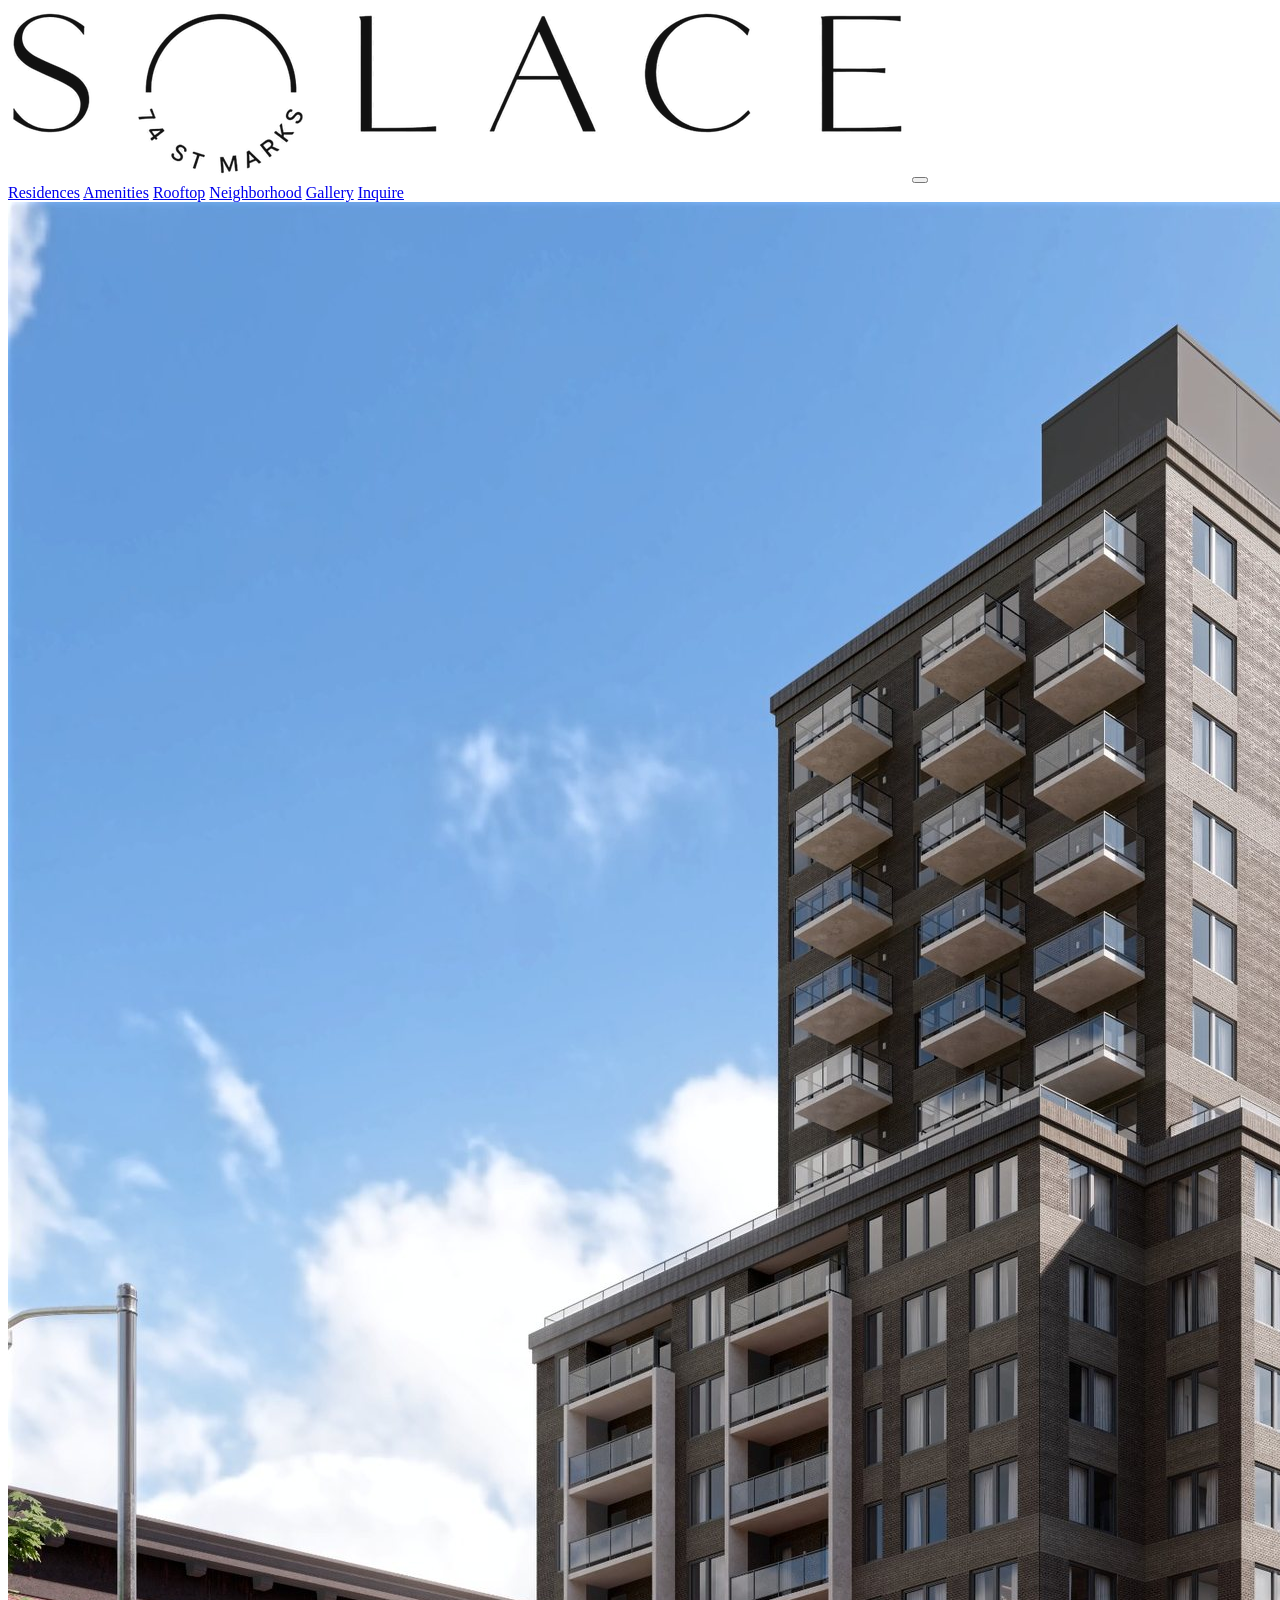
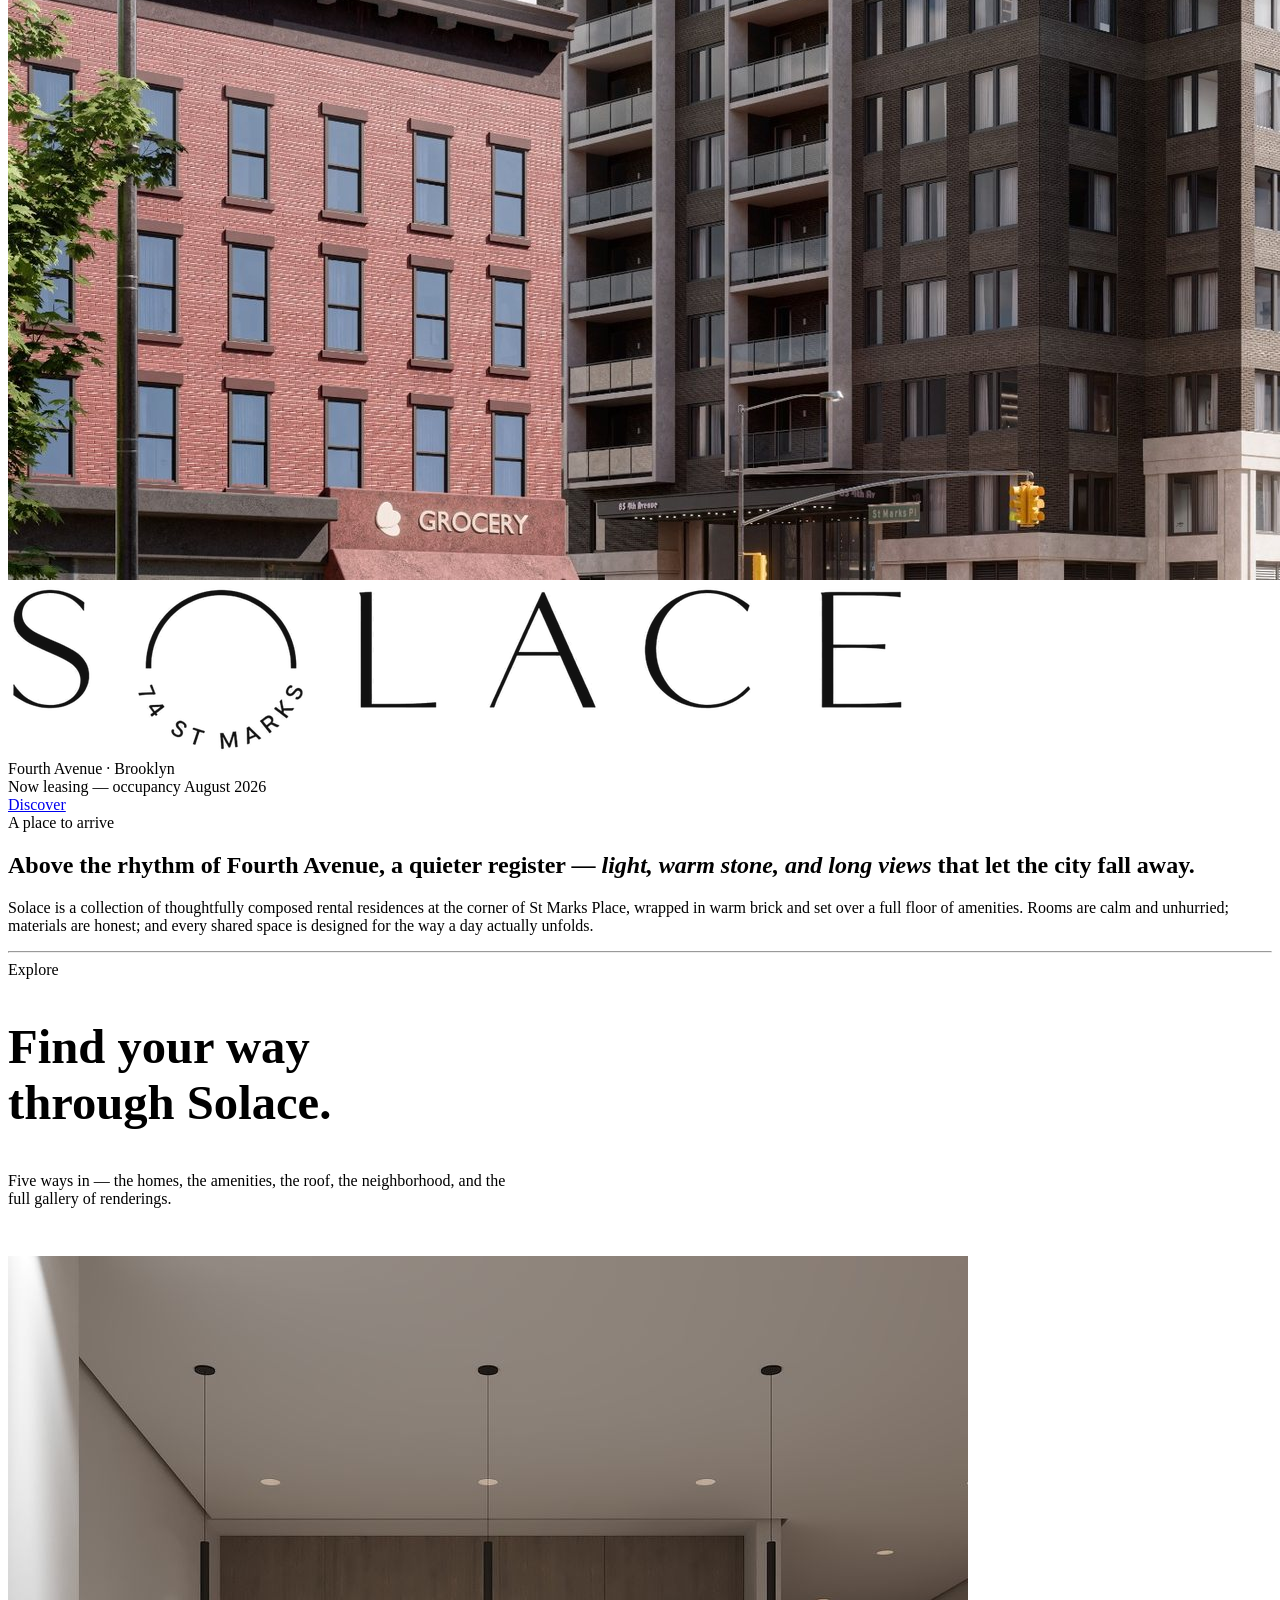
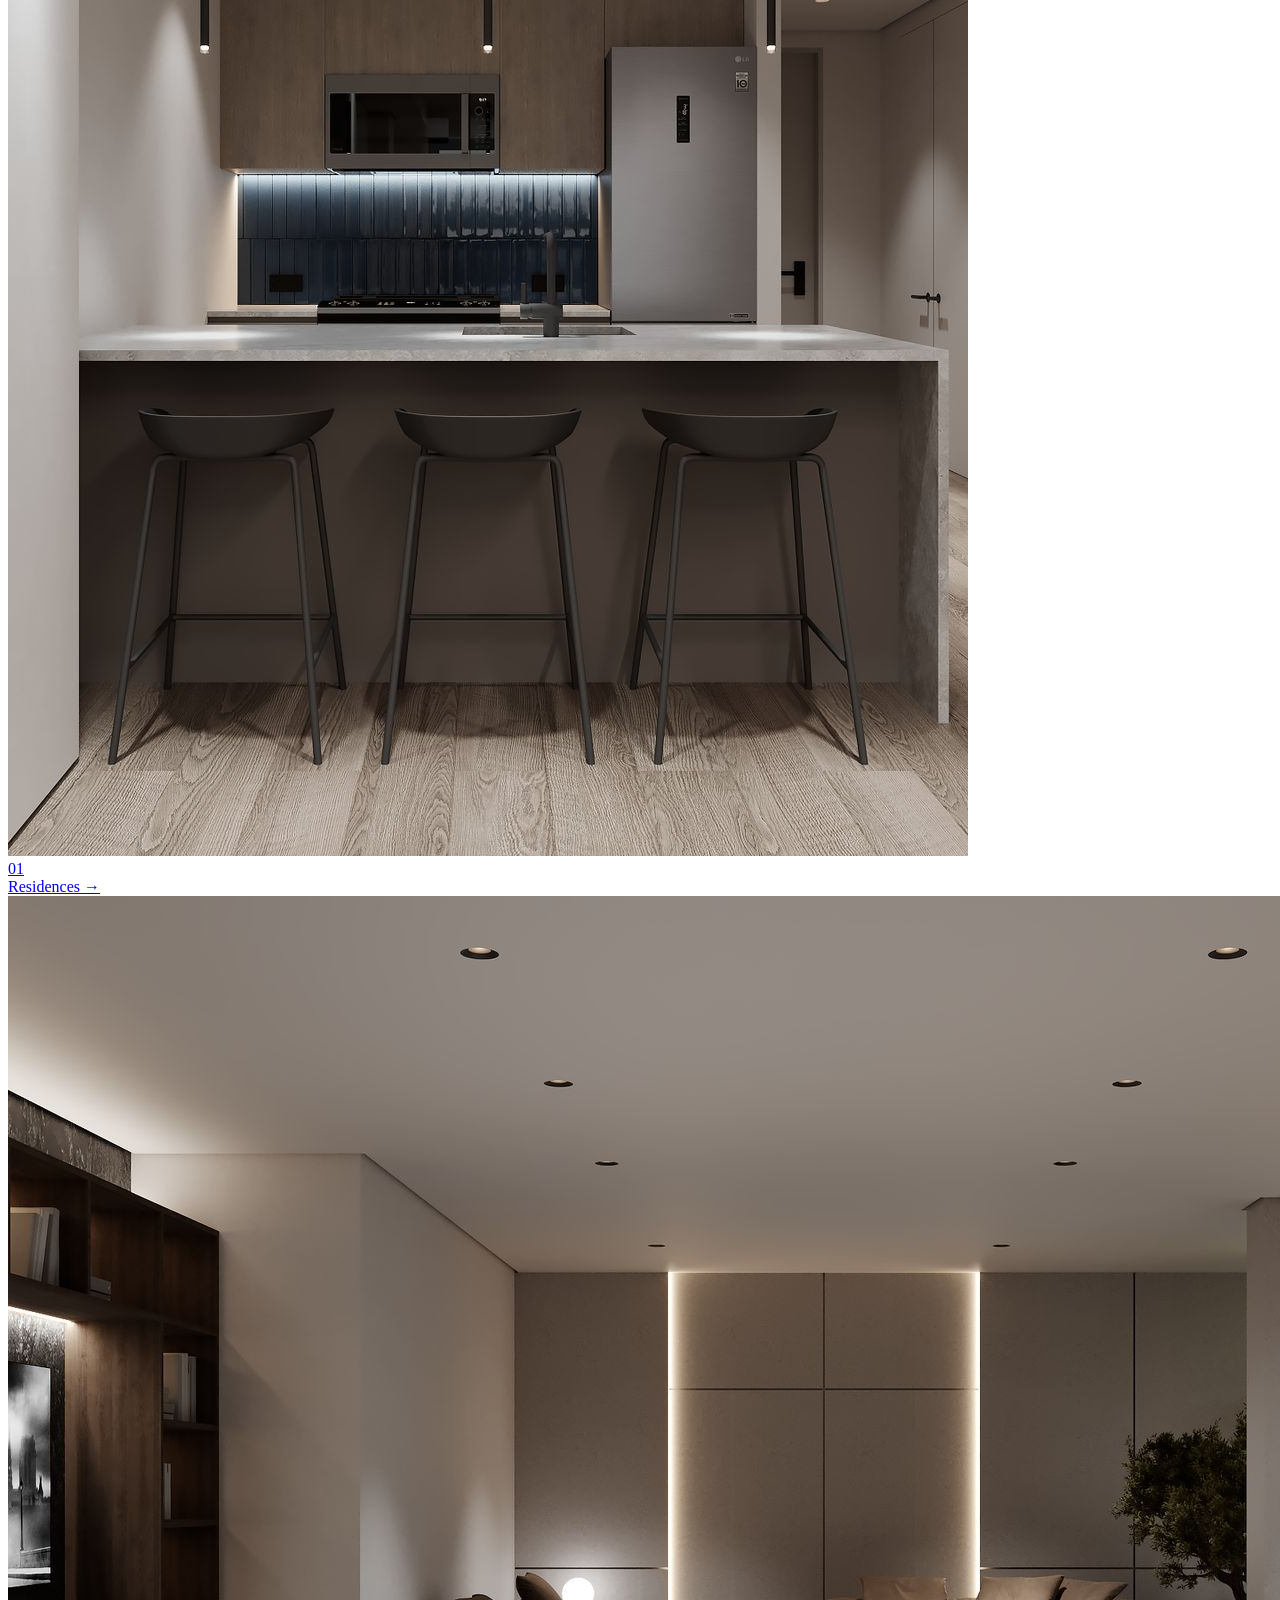
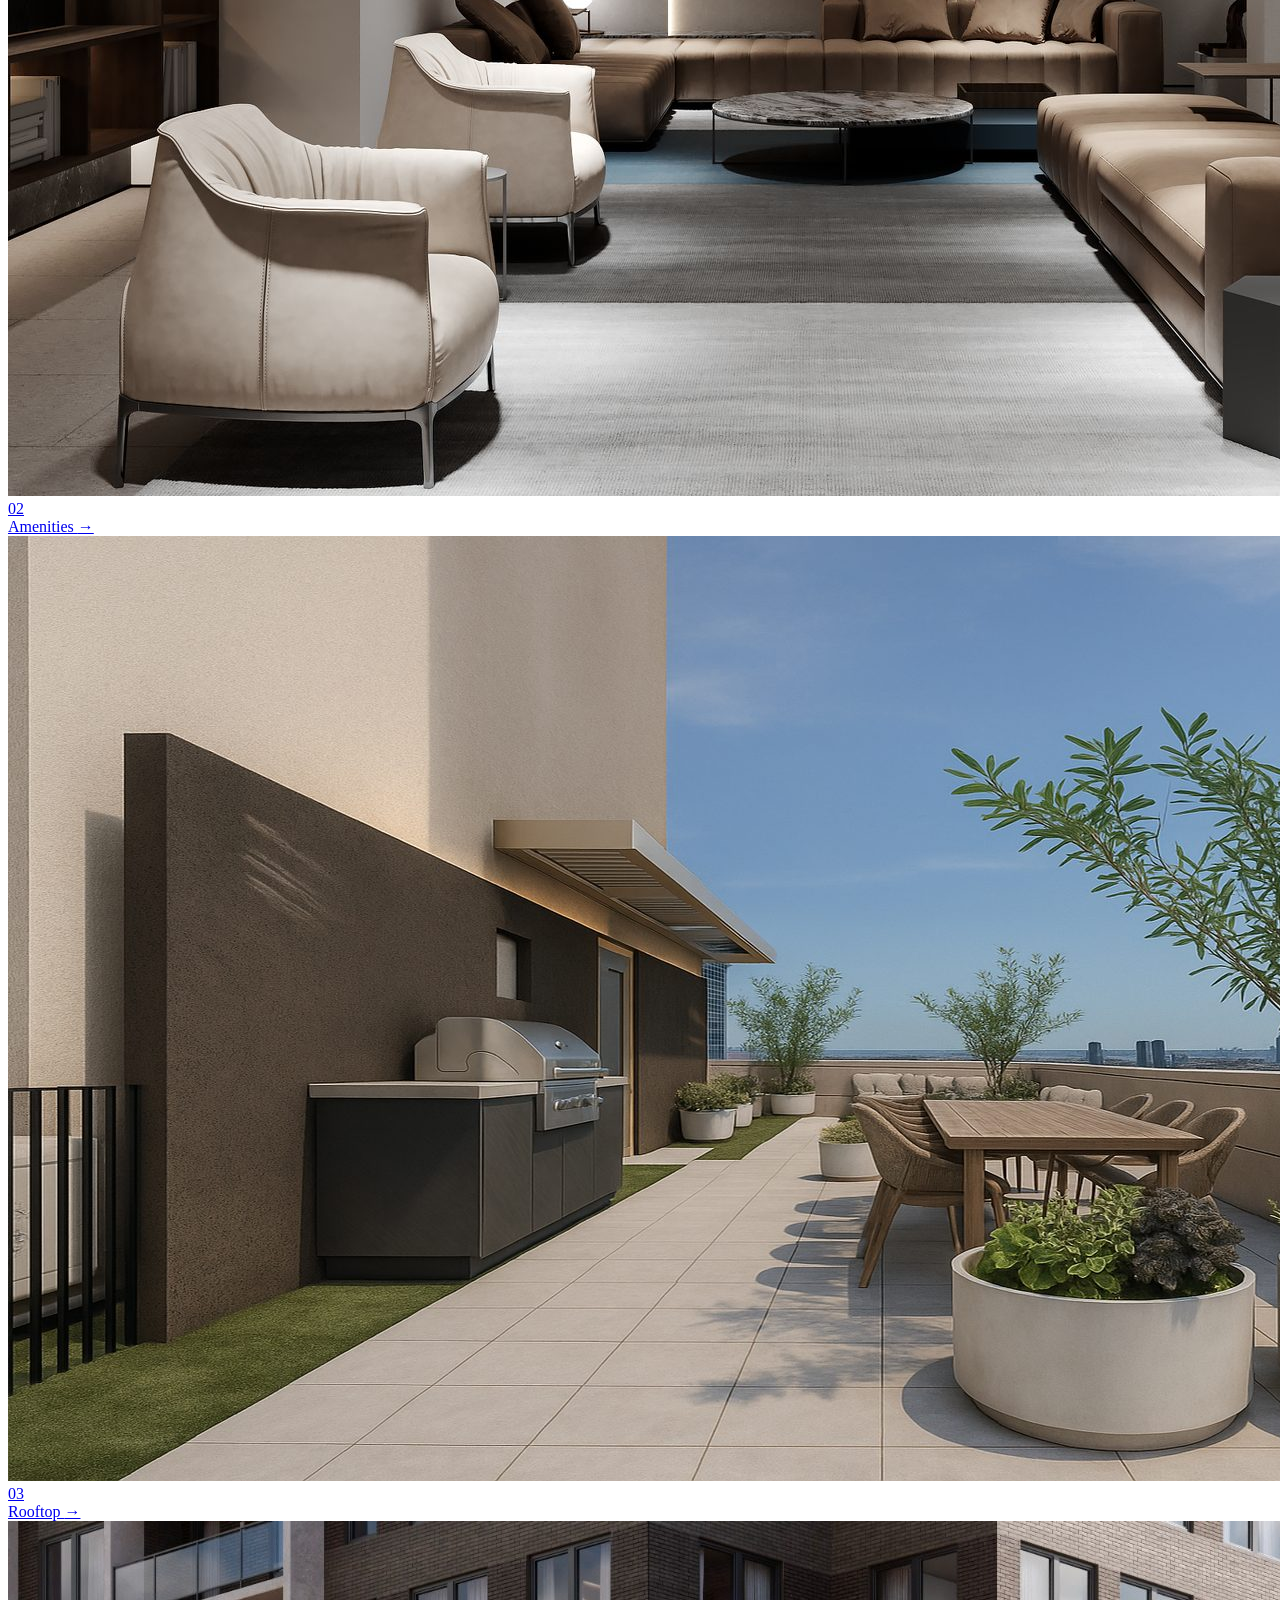
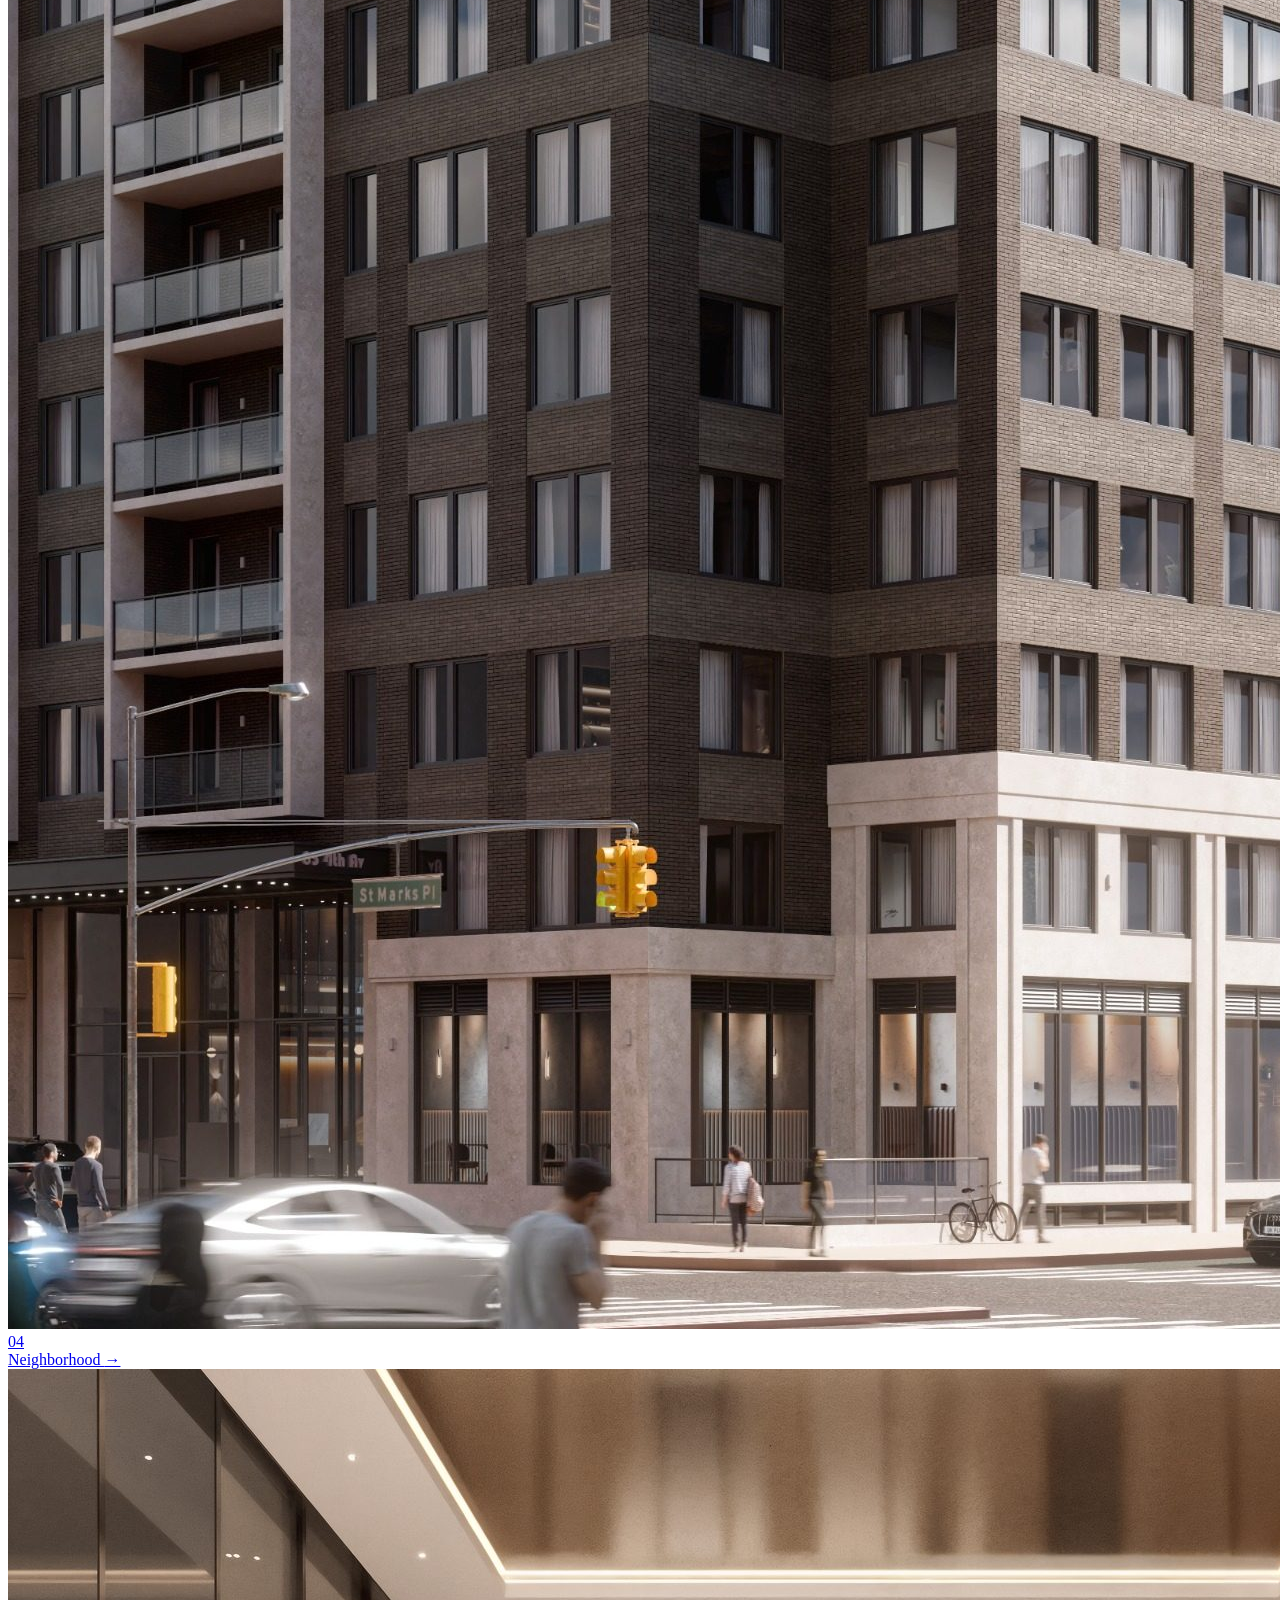
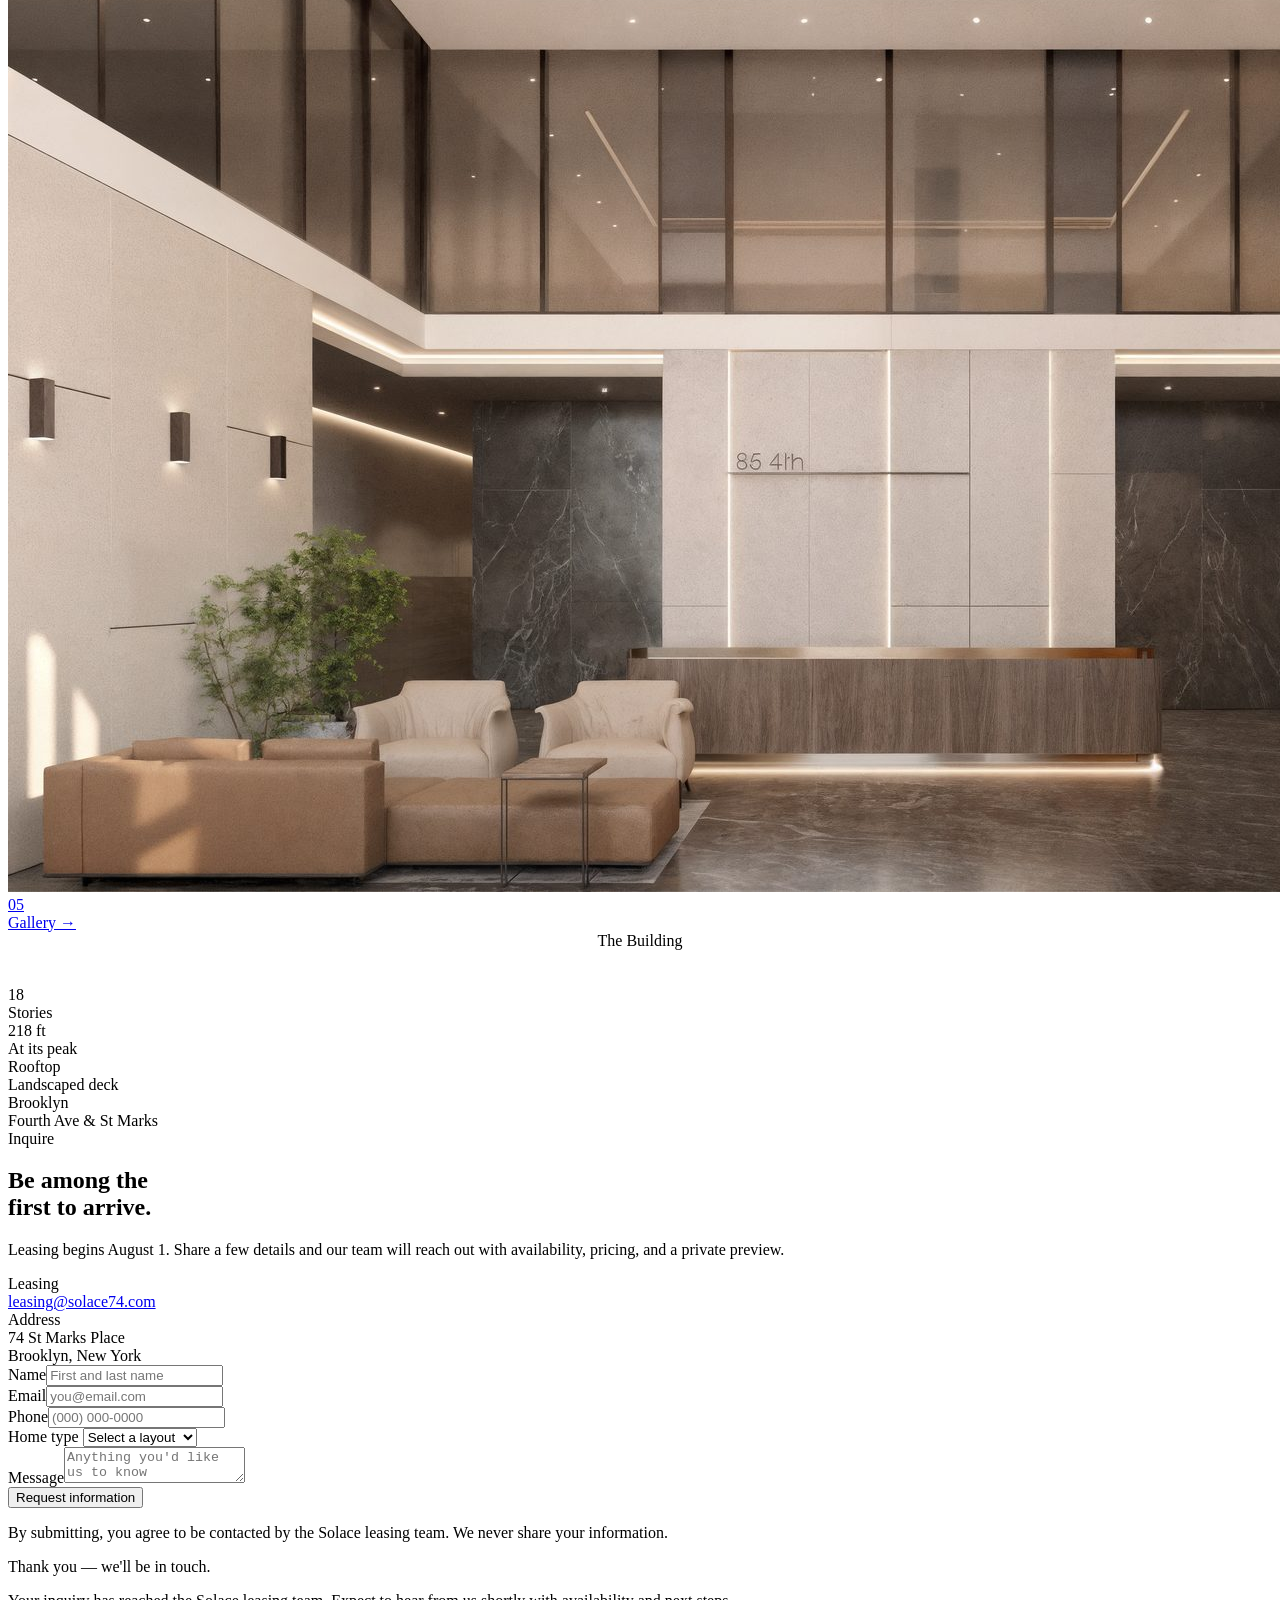
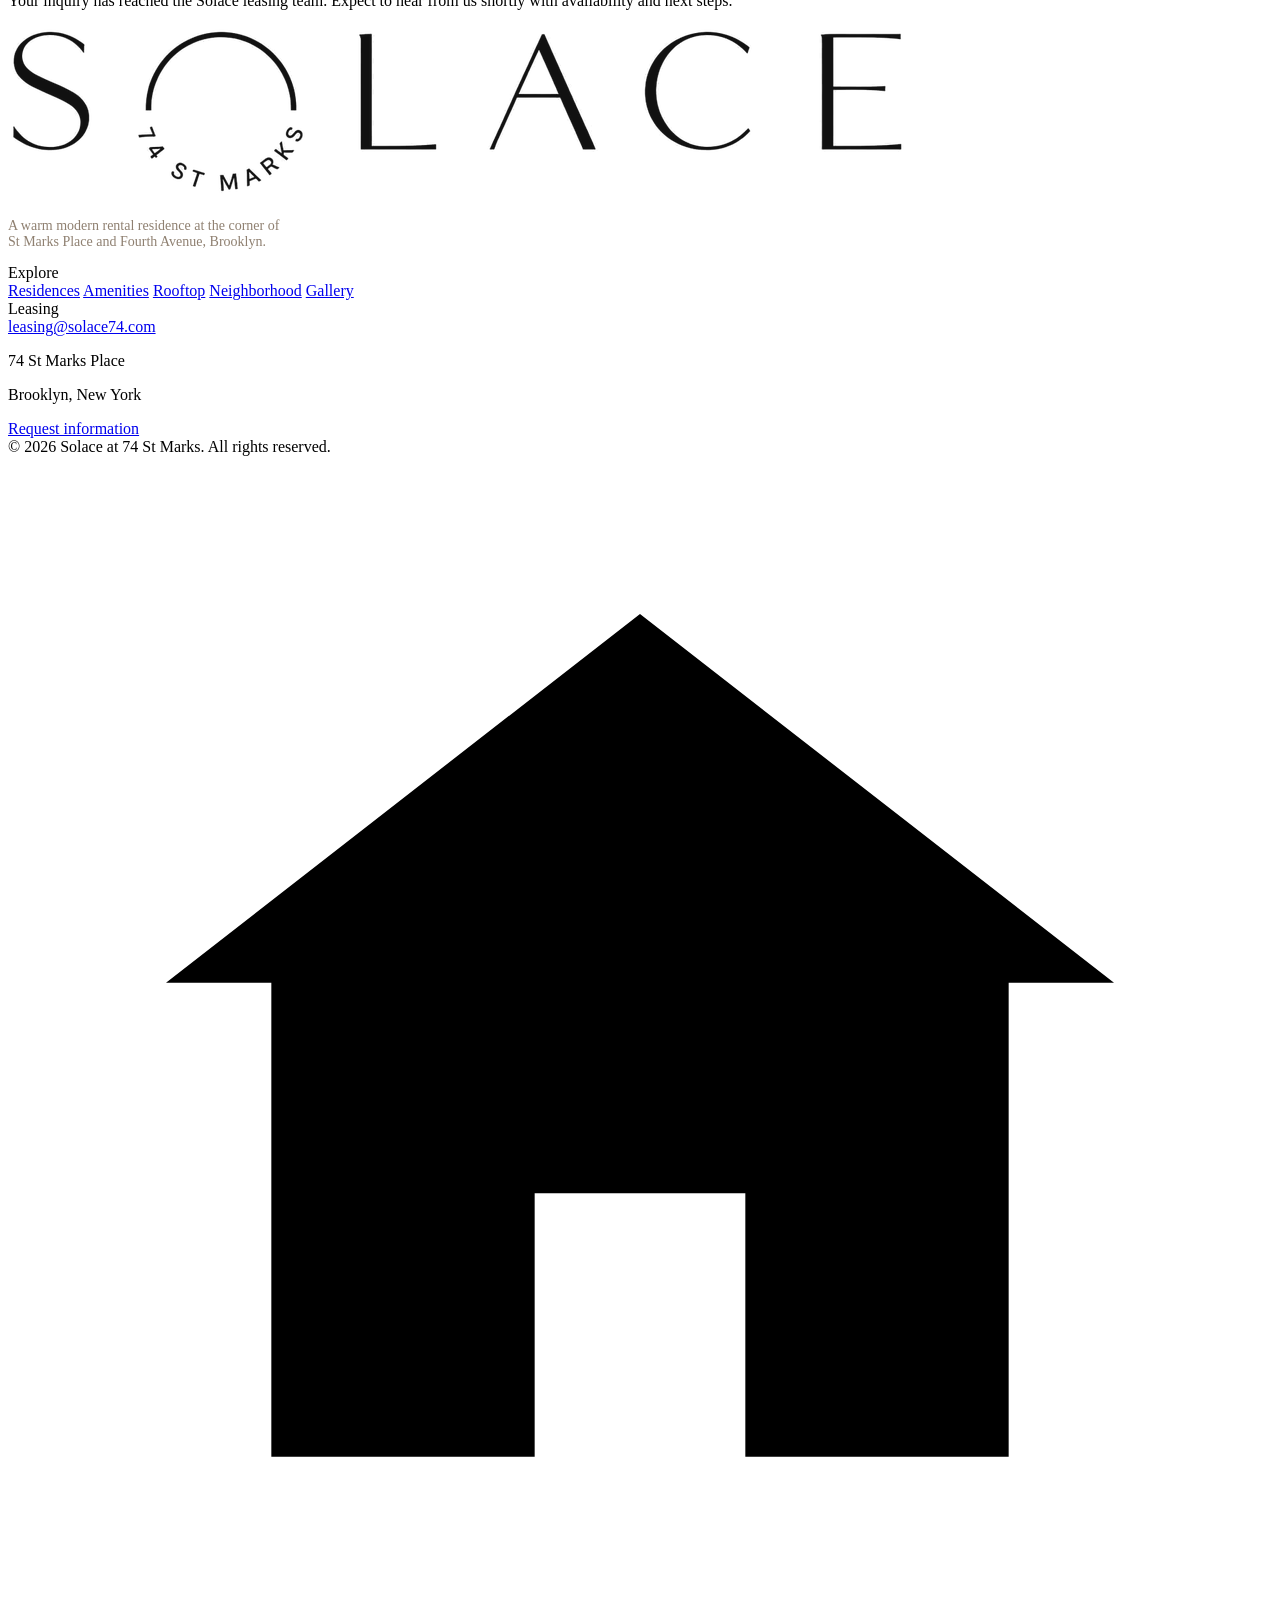
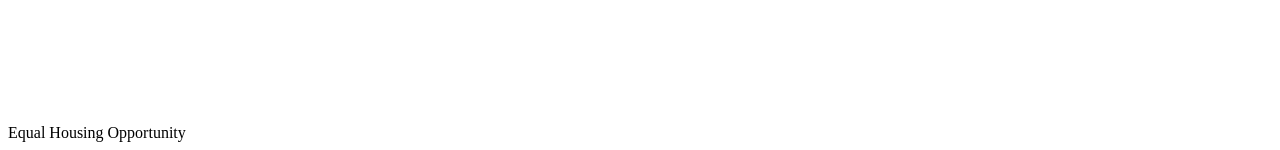
==== commit 14ee10fd: "Add files via upload" ====
--- a/index.html
+++ b/index.html
@@ -3,470 +3,79 @@
 <head>
 <meta charset="UTF-8">
 <meta name="viewport" content="width=device-width, initial-scale=1.0">
-<title>SOLACE · 74 St Marks · Brooklyn</title>
-<meta name="description" content="Solace at 74 St Marks — a warm modern residence rising above Fourth Avenue in Brooklyn. Now leasing. Occupancy begins August 2025.">
+<title>SOLACE &middot; 74 St Marks &middot; Brooklyn</title>
+<meta name="description" content="Solace at 74 St Marks — a warm modern rental residence rising above Fourth Avenue in Brooklyn. Now leasing.">
 <link rel="preconnect" href="https://fonts.googleapis.com">
 <link rel="preconnect" href="https://fonts.gstatic.com" crossorigin>
 <link href="https://fonts.googleapis.com/css2?family=Fraunces:ital,opsz,wght@0,9..144,300;0,9..144,400;0,9..144,500;1,9..144,300&family=Hanken+Grotesk:wght@300;400;500;600&display=swap" rel="stylesheet">
-<style>
-:root{
-  --paper:#EFE8DE;
-  --paper-2:#E6DDD0;
-  --espresso:#1F1915;
-  --espresso-2:#2A231D;
-  --ink:#1C1815;
-  --ink-soft:#5A5148;
-  --line:#CDBEAB;
-  --line-soft:#D9CDBD;
-  --brass:#8C744C;
-  --bone:#F4EFE7;
-  --shadow:0 30px 70px -40px rgba(40,30,20,.5);
-}
-*{margin:0;padding:0;box-sizing:border-box}
-html{scroll-behavior:smooth}
-body{
-  background:var(--paper);
-  color:var(--ink);
-  font-family:"Hanken Grotesk",system-ui,-apple-system,sans-serif;
-  font-weight:400;
-  font-size:17px;
-  line-height:1.65;
-  -webkit-font-smoothing:antialiased;
-  overflow-x:hidden;
-}
-::selection{background:var(--espresso);color:var(--bone)}
-img{display:block;max-width:100%}
-a{color:inherit;text-decoration:none}
-
-/* ---------- type ---------- */
-.serif{font-family:"Fraunces",Georgia,serif;font-weight:300;font-optical-sizing:auto}
-.label{
-  font-size:11.5px;font-weight:500;text-transform:uppercase;
-  letter-spacing:.34em;color:var(--brass);
-}
-h1,h2,h3{font-family:"Fraunces",Georgia,serif;font-weight:300;line-height:1.06;letter-spacing:-.01em}
-.eyebrow{display:inline-block;margin-bottom:22px}
-
-/* ---------- layout ---------- */
-.wrap{max-width:1280px;margin:0 auto;padding:0 40px}
-section{position:relative}
-.band{padding:140px 0}
-.band-tight{padding:96px 0}
-.divider{height:1px;background:var(--line);border:0;max-width:1280px;margin:0 auto}
-
-/* ---------- nav ---------- */
-header.nav{
-  position:fixed;top:0;left:0;right:0;z-index:60;
-  display:flex;align-items:center;justify-content:space-between;
-  padding:22px 40px;
-  transition:background .5s ease,padding .5s ease,box-shadow .5s ease;
-}
-header.nav.solid{
-  background:rgba(239,232,222,.9);
-  backdrop-filter:blur(14px);
-  padding:15px 40px;
-  box-shadow:0 1px 0 var(--line-soft);
-}
-.nav-logo{height:26px;width:auto;filter:brightness(0) invert(1);transition:filter .5s ease,height .5s ease}
-header.nav.solid .nav-logo{filter:none;height:23px}
-.nav-links{display:flex;align-items:center;gap:38px}
-.nav-links a.nlink{
-  font-size:12px;text-transform:uppercase;letter-spacing:.2em;font-weight:500;
-  color:var(--bone);opacity:.85;transition:opacity .3s,color .5s;
-}
-header.nav.solid .nav-links a.nlink{color:var(--ink)}
-.nav-links a.nlink:hover{opacity:1}
-.nav-cta{
-  font-size:12px;text-transform:uppercase;letter-spacing:.2em;font-weight:500;
-  color:var(--bone);border:1px solid rgba(244,239,231,.5);
-  padding:11px 22px;border-radius:2px;transition:all .4s ease;
-}
-header.nav.solid .nav-cta{color:var(--ink);border-color:var(--ink)}
-.nav-cta:hover{background:var(--bone);color:var(--espresso);border-color:var(--bone)}
-header.nav.solid .nav-cta:hover{background:var(--espresso);color:var(--bone);border-color:var(--espresso)}
-.nav-toggle{display:none}
-
-/* ---------- hero ---------- */
-.hero{height:100vh;min-height:640px;position:relative;overflow:hidden;display:flex;align-items:center;justify-content:center}
-.hero-img{position:absolute;inset:0;width:100%;height:100%;object-fit:cover;object-position:center 30%;
-  transform:scale(1.06);animation:heroZoom 18s ease-out forwards}
-@keyframes heroZoom{to{transform:scale(1)}}
-.hero-scrim{position:absolute;inset:0;
-  background:
-    linear-gradient(to bottom, rgba(20,15,10,.42) 0%, rgba(20,15,10,.05) 26%, rgba(20,15,10,.12) 60%, rgba(20,15,10,.62) 100%);}
-.hero-inner{position:relative;z-index:3;text-align:center;color:var(--bone);padding:0 24px;width:100%}
-.hero-mark{width:min(560px,74vw);margin:0 auto;filter:brightness(0) invert(1) drop-shadow(0 2px 30px rgba(0,0,0,.35));
-  opacity:0;transform:translateY(18px);animation:rise 1.3s .3s cubic-bezier(.2,.7,.2,1) forwards}
-.hero-sub{margin-top:30px;display:flex;flex-direction:column;align-items:center;gap:14px;
-  opacity:0;transform:translateY(18px);animation:rise 1.3s .7s cubic-bezier(.2,.7,.2,1) forwards}
-.hero-loc{font-size:13px;letter-spacing:.42em;text-transform:uppercase;font-weight:500}
-.hero-rule{width:1px;height:34px;background:linear-gradient(rgba(244,239,231,.7),transparent)}
-.hero-lease{font-family:"Fraunces",serif;font-weight:300;font-style:italic;font-size:19px;letter-spacing:.02em;opacity:.95}
-@keyframes rise{to{opacity:1;transform:translateY(0)}}
-.scrollcue{position:absolute;left:50%;bottom:30px;transform:translateX(-50%);z-index:3;
-  font-size:10px;letter-spacing:.3em;text-transform:uppercase;color:var(--bone);opacity:0;animation:fadein 1s 1.6s forwards;
-  display:flex;flex-direction:column;align-items:center;gap:10px}
-.scrollcue .dot{width:1px;height:44px;background:rgba(244,239,231,.5);position:relative;overflow:hidden}
-.scrollcue .dot::after{content:"";position:absolute;top:-44px;left:0;width:1px;height:44px;background:var(--bone);animation:drop 2.4s 2s ease-in-out infinite}
-@keyframes drop{0%{transform:translateY(0)}60%,100%{transform:translateY(88px)}}
-@keyframes fadein{to{opacity:.85}}
-
-/* seal */
-.seal{width:118px;height:118px;position:relative;animation:spin 44s linear infinite}
-.seal svg{width:100%;height:100%}
-.seal text{font-family:"Hanken Grotesk",sans-serif;font-size:8.1px;letter-spacing:3.1px;font-weight:500}
-@keyframes spin{to{transform:rotate(360deg)}}
-
-/* ---------- statement ---------- */
-.statement{text-align:center;max-width:960px;margin:0 auto}
-.statement .lead{font-size:clamp(28px,4.4vw,52px);line-height:1.18;letter-spacing:-.015em;color:var(--ink)}
-.statement .lead em{font-style:italic;color:var(--brass)}
-.statement p.body{max-width:620px;margin:38px auto 0;color:var(--ink-soft);font-size:18px}
-
-/* ---------- residences split ---------- */
-.split{display:grid;grid-template-columns:1fr 1fr;gap:0;align-items:stretch}
-.split .col-media{position:relative;min-height:560px;overflow:hidden}
-.split .col-media img{position:absolute;inset:0;width:100%;height:100%;object-fit:cover;transition:transform 1.2s ease}
-.split .col-text{padding:96px clamp(40px,6vw,96px);display:flex;flex-direction:column;justify-content:center}
-.split.rev .col-text{order:-1}
-.feature-list{list-style:none;margin-top:40px;border-top:1px solid var(--line)}
-.feature-list li{padding:20px 0;border-bottom:1px solid var(--line);display:flex;gap:18px;align-items:baseline}
-.feature-list .n{font-family:"Fraunces",serif;font-size:14px;color:var(--brass);min-width:26px}
-.feature-list .t{font-size:15.5px;color:var(--ink-soft)}
-.feature-list .t b{color:var(--ink);font-weight:500}
-
-.duo{display:grid;grid-template-columns:1fr 1fr;gap:14px;margin-top:14px}
-.duo img{width:100%;height:100%;object-fit:cover;aspect-ratio:4/5}
-
-/* ---------- amenities ---------- */
-.amen{background:var(--espresso);color:var(--bone)}
-.amen .label{color:#C9A86E}
-.amen h2{color:var(--bone)}
-.amen .intro-body{color:#C9BBA9;max-width:560px}
-.amen-head{display:grid;grid-template-columns:1.1fr .9fr;gap:60px;align-items:end;margin-bottom:70px}
-.grid{display:grid;grid-template-columns:repeat(12,1fr);gap:16px}
-.card{position:relative;overflow:hidden;border-radius:2px;background:#000}
-.card img{width:100%;height:100%;object-fit:cover;transition:transform 1.1s cubic-bezier(.2,.7,.2,1);opacity:.92}
-.card:hover img{transform:scale(1.05);opacity:1}
-.card .cap{position:absolute;left:0;right:0;bottom:0;padding:26px 26px 22px;z-index:2;
-  background:linear-gradient(to top,rgba(15,11,8,.82),transparent);}
-.card .cap .k{font-size:11px;letter-spacing:.26em;text-transform:uppercase;color:#E9D9BF;font-weight:500}
-.card .cap .d{font-family:"Fraunces",serif;font-weight:300;font-size:21px;color:var(--bone);margin-top:5px;line-height:1.15}
-.card.tall{grid-row:span 2}
-/* explicit spans */
-.c-6{grid-column:span 6}.c-5{grid-column:span 5}.c-7{grid-column:span 7}
-.c-4{grid-column:span 4}.c-8{grid-column:span 8}.c-3{grid-column:span 3}
-.card.tall img{min-height:100%}
-.a1 img{aspect-ratio:16/10}
-.a-portrait img{height:100%}
-
-.conv{margin:64px auto 0;max-width:760px;padding-top:42px;border-top:1px solid #3a322b;text-align:center}
-.conv p{font-family:"Fraunces",serif;font-weight:300;font-size:clamp(21px,2.5vw,30px);line-height:1.32;color:var(--bone);margin-top:16px}
-.conv p b{font-weight:400;color:#E9D9BF}
-
-/* ---------- fullbleed feature ---------- */
-.feature-full{height:88vh;min-height:560px;position:relative;overflow:hidden;display:flex;align-items:flex-end}
-.feature-full img{position:absolute;inset:0;width:100%;height:100%;object-fit:cover}
-.feature-full .scrim{position:absolute;inset:0;background:linear-gradient(to top,rgba(15,11,8,.7),transparent 55%)}
-.feature-full .fcontent{position:relative;z-index:2;color:var(--bone);padding:0 0 90px;max-width:640px}
-.feature-full .fcontent h2{color:var(--bone);font-size:clamp(30px,4.4vw,56px)}
-.feature-full .fcontent p{margin-top:20px;color:#E4D7C6;font-size:18px;max-width:520px}
-
-/* ---------- neighborhood ---------- */
-.hood{background:var(--paper-2)}
-.hood-grid{display:grid;grid-template-columns:1fr 1fr;gap:70px;align-items:center}
-.hood-media{position:relative;overflow:hidden;aspect-ratio:5/6}
-.hood-media img{width:100%;height:100%;object-fit:cover}
-.stats{display:grid;grid-template-columns:1fr 1fr;gap:0;margin-top:44px;border-top:1px solid var(--line)}
-.stat{padding:26px 0;border-bottom:1px solid var(--line)}
-.stat:nth-child(odd){border-right:1px solid var(--line);padding-right:24px}
-.stat:nth-child(even){padding-left:24px}
-.stat .v{font-family:"Fraunces",serif;font-size:34px;font-weight:300;line-height:1}
-.stat .l{font-size:12.5px;letter-spacing:.14em;text-transform:uppercase;color:var(--ink-soft);margin-top:8px}
-
-/* ---------- inquire ---------- */
-.inquire{background:var(--espresso);color:var(--bone)}
-.inq-grid{display:grid;grid-template-columns:1fr 1fr;gap:80px}
-.inquire .label{color:#C9A86E}
-.inquire h2{color:var(--bone);font-size:clamp(30px,4vw,50px)}
-.inquire .isub{color:#C9BBA9;margin-top:22px;max-width:400px}
-.inq-contact{margin-top:44px;display:flex;flex-direction:column;gap:20px}
-.inq-contact .row .ck{font-size:11px;letter-spacing:.26em;text-transform:uppercase;color:#8f8071}
-.inq-contact .row .cv{font-family:"Fraunces",serif;font-size:20px;font-weight:300;margin-top:4px}
-.inq-contact .row a.cv:hover{color:#E9D9BF}
-form .field{margin-bottom:22px}
-form label{display:block;font-size:11px;letter-spacing:.22em;text-transform:uppercase;color:#9a8b7b;margin-bottom:9px}
-form input,form select,form textarea{
-  width:100%;background:transparent;border:0;border-bottom:1px solid #4b4038;
-  color:var(--bone);font-family:inherit;font-size:16px;padding:9px 0;transition:border-color .3s;
-}
-form input::placeholder,form textarea::placeholder{color:#6d6055}
-form input:focus,form select:focus,form textarea:focus{outline:none;border-color:#C9A86E}
-form select option{color:#1c1815}
-form textarea{resize:vertical;min-height:70px}
-.btn{
-  margin-top:10px;width:100%;background:var(--bone);color:var(--espresso);border:0;
-  padding:17px;font-family:inherit;font-size:12px;letter-spacing:.24em;text-transform:uppercase;font-weight:600;
-  cursor:pointer;border-radius:2px;transition:background .3s,transform .2s;
-}
-.btn:hover{background:#C9A86E}
-.btn:active{transform:translateY(1px)}
-.form-note{font-size:12.5px;color:#8f8071;margin-top:16px;line-height:1.5}
-.form-done{display:none;padding:40px 0}
-.form-done.on{display:block}
-.form-done .serif{font-size:28px;color:var(--bone)}
-.form-done p{color:#C9BBA9;margin-top:12px}
-
-/* ---------- footer ---------- */
-footer{background:var(--espresso-2);color:#C9BBA9;padding:80px 0 44px}
-.foot-top{display:flex;justify-content:space-between;align-items:flex-start;gap:40px;flex-wrap:wrap}
-.foot-logo{height:30px;filter:brightness(0) invert(1);opacity:.92}
-.foot-cols{display:flex;gap:70px;flex-wrap:wrap}
-.foot-col .fh{font-size:11px;letter-spacing:.24em;text-transform:uppercase;color:#8f8071;margin-bottom:14px}
-.foot-col a,.foot-col p{display:block;font-size:14.5px;color:#C9BBA9;margin-bottom:7px}
-.foot-col a:hover{color:var(--bone)}
-.foot-bottom{margin-top:64px;padding-top:26px;border-top:1px solid #3a322b;
-  display:flex;justify-content:space-between;gap:20px;flex-wrap:wrap;font-size:12px;color:#7d6f61;letter-spacing:.04em}
-.eho{display:flex;align-items:center;gap:10px}
-.eho svg{width:22px;height:22px;fill:none;stroke:#7d6f61;stroke-width:1.4}
-
-/* ---------- reveal ---------- */
-.reveal{opacity:0;transform:translateY(22px);transition:opacity 1s cubic-bezier(.2,.7,.2,1),transform 1s cubic-bezier(.2,.7,.2,1)}
-.reveal.in{opacity:1;transform:none}
-.reveal.d1{transition-delay:.08s}.reveal.d2{transition-delay:.16s}.reveal.d3{transition-delay:.24s}.reveal.d4{transition-delay:.32s}
-
-/* ---------- responsive ---------- */
-@media(max-width:1000px){
-  .amen-head{grid-template-columns:1fr;gap:26px;align-items:start}
-  .hood-grid,.inq-grid{grid-template-columns:1fr;gap:44px}
-  .hood-media{aspect-ratio:16/11}
-  .split{grid-template-columns:1fr}
-  .split .col-media{min-height:70vw}
-  .split.rev .col-text{order:0}
-  .c-6,.c-5,.c-7,.c-4,.c-8,.c-3{grid-column:span 6}
-  .card.tall{grid-row:span 1}
-}
-@media(max-width:720px){
-  .wrap{padding:0 24px}
-  header.nav,header.nav.solid{padding:16px 24px}
-  .band{padding:88px 0}.band-tight{padding:64px 0}
-  .nav-links{position:fixed;inset:0;background:var(--espresso);flex-direction:column;justify-content:center;gap:30px;
-    transform:translateX(100%);transition:transform .5s ease;z-index:55}
-  .nav-links.open{transform:none}
-  .nav-links a.nlink{color:var(--bone);font-size:16px}
-  header.nav.solid .nav-links a.nlink{color:var(--bone)}
-  .nav-links .nav-cta{color:var(--bone);border-color:rgba(244,239,231,.5)}
-  header.nav.solid .nav-links .nav-cta{color:var(--bone);border-color:rgba(244,239,231,.5)}
-  .nav-toggle{display:flex;flex-direction:column;gap:5px;z-index:60;background:none;border:0;cursor:pointer;padding:6px}
-  .nav-toggle span{width:26px;height:1.5px;background:var(--bone);transition:.4s}
-  header.nav.solid .nav-toggle span{background:var(--ink)}
-  .nav-toggle.open span{background:var(--bone)}
-  .nav-toggle.open span:nth-child(1){transform:translateY(6.5px) rotate(45deg)}
-  .nav-toggle.open span:nth-child(2){opacity:0}
-  .nav-toggle.open span:nth-child(3){transform:translateY(-6.5px) rotate(-45deg)}
-  .split .col-text{padding:60px 24px}
-  .grid{grid-template-columns:repeat(6,1fr);gap:12px}
-  .c-6,.c-5,.c-7,.c-4,.c-8,.c-3{grid-column:span 6}
-  .a-portrait{grid-column:span 6}
-  .stats .stat:nth-child(odd){border-right:0;padding-right:0}
-  .stats .stat:nth-child(even){padding-left:0}
-  .stats{grid-template-columns:1fr}
-  .foot-top{flex-direction:column}
-}
-@media(prefers-reduced-motion:reduce){
-  *{animation-duration:.001ms!important;animation-iteration-count:1!important;transition-duration:.001ms!important;scroll-behavior:auto!important}
-  .hero-img{transform:none}
-  .seal{animation:none}
-}
-</style>
+<script>document.documentElement.classList.add('js');</script>
+<link rel="stylesheet" href="assets/style.css">
 </head>
 <body>
-
-<!-- NAV -->
 <header class="nav" id="nav">
-  <a href="#top" aria-label="Solace home"><img class="nav-logo" src="assets/logo.png" alt="Solace"></a>
-  <button class="nav-toggle" id="navToggle" aria-label="Menu" aria-expanded="false">
-    <span></span><span></span><span></span>
-  </button>
+  <a href="index.html" aria-label="Solace home"><img class="nav-logo" src="assets/logo.png" alt="Solace"></a>
+  <button class="nav-toggle" id="navToggle" aria-label="Menu" aria-expanded="false"><span></span><span></span><span></span></button>
   <nav class="nav-links" id="navLinks">
-    <a class="nlink" href="#residences">Residences</a>
-    <a class="nlink" href="#amenities">Amenities</a>
-    <a class="nlink" href="#rooftop">Rooftop</a>
-    <a class="nlink" href="#neighborhood">Neighborhood</a>
+    <a class="nlink" href="residences.html">Residences</a>
+    <a class="nlink" href="amenities.html">Amenities</a>
+    <a class="nlink" href="rooftop.html">Rooftop</a>
+    <a class="nlink" href="neighborhood.html">Neighborhood</a>
+    <a class="nlink" href="gallery.html">Gallery</a>
     <a class="nav-cta" href="#inquire">Inquire</a>
   </nav>
 </header>
-
-<!-- HERO -->
 <section class="hero" id="top">
-  <img class="hero-img" src="assets/ext-hero.jpg" alt="Solace — a brick residential tower at 74 St Marks in Brooklyn">
+  <img class="hero-img" src="assets/ext-hero.jpg" alt="Solace — a brick residential building at 74 St Marks in Brooklyn">
   <div class="hero-scrim"></div>
   <div class="hero-inner">
     <img class="hero-mark" src="assets/logo.png" alt="Solace, 74 St Marks">
     <div class="hero-sub">
       <div class="hero-loc">Fourth Avenue &middot; Brooklyn</div>
       <div class="hero-rule"></div>
-      <div class="hero-lease">Now leasing &mdash; occupancy August 2025</div>
+      <div class="hero-lease">Now leasing &mdash; occupancy August 2026</div>
     </div>
   </div>
-  <a class="scrollcue" href="#intro" aria-label="Scroll">
-    <span>Discover</span><span class="dot"></span>
-  </a>
+  <a class="scrollcue" href="#intro" aria-label="Scroll"><span>Discover</span><span class="dot"></span></a>
 </section>
 
-<!-- STATEMENT -->
 <section class="band" id="intro">
   <div class="wrap statement">
     <span class="label eyebrow reveal">A place to arrive</span>
     <h2 class="lead reveal d1">Above the rhythm of Fourth Avenue, a quieter register &mdash; <em>light, warm stone, and long views</em> that let the city fall away.</h2>
-    <p class="body reveal d2">Solace is a collection of thoughtfully composed residences at the corner of St Marks Place, wrapped in warm brick and set over a full floor of amenities. Rooms are calm and unhurried; materials are honest; and every shared space is designed for the way a day actually unfolds &mdash; from an early workout to a rooftop evening.</p>
+    <p class="body reveal d2">Solace is a collection of thoughtfully composed rental residences at the corner of St Marks Place, wrapped in warm brick and set over a full floor of amenities. Rooms are calm and unhurried; materials are honest; and every shared space is designed for the way a day actually unfolds.</p>
   </div>
 </section>
 
 <hr class="divider">
 
-<!-- RESIDENCES -->
-<section id="residences">
-  <div class="split">
-    <div class="col-media">
-      <img src="assets/kitchen-1.jpg" alt="Residence kitchen with stone waterfall island and matte fixtures">
+<section class="band">
+  <div class="wrap">
+    <div class="amen-head" style="margin-bottom:48px">
+      <div class="reveal"><span class="label eyebrow">Explore</span><h2 style="font-size:clamp(30px,3.8vw,50px);color:var(--ink)">Find your way<br>through Solace.</h2></div>
+      <p class="reveal d1" style="color:var(--ink-soft);max-width:520px">Five ways in &mdash; the homes, the amenities, the roof, the neighborhood, and the full gallery of renderings.</p>
     </div>
-    <div class="col-text reveal">
-      <span class="label eyebrow">The Residences</span>
-      <h2 style="font-size:clamp(30px,3.6vw,48px)">Rooms made<br>to exhale in.</h2>
-      <p style="margin-top:26px;color:var(--ink-soft);max-width:460px">Open kitchens anchored by honed-stone islands. Spa-inspired baths in warm travertine. Wide-plank LVT vinyl floors, oversized windows, and select residences with private balconies framing the skyline.</p>
-      <ul class="feature-list">
-        <li><span class="n serif">01</span><span class="t"><b>Chef kitchens</b> — waterfall stone counters, custom oak cabinetry, full stainless appliance suites.</span></li>
-        <li><span class="n serif">02</span><span class="t"><b>Serene baths</b> — travertine-toned surfaces, rain showers and deep soaking tubs, matte-black fittings.</span></li>
-        <li><span class="n serif">03</span><span class="t"><b>Light &amp; air</b> — floor-to-ceiling glass, wide-plank LVT vinyl floors, private balconies in select homes.</span></li>
-      </ul>
-    </div>
-  </div>
-  <div class="split rev">
-    <div class="col-media">
-      <img src="assets/kitchen-2.jpg" alt="Residence kitchen with peninsula seating and deep blue tile backsplash">
-    </div>
-    <div class="col-text reveal">
-      <span class="label eyebrow">Kitchens &amp; Baths</span>
-      <h2 style="font-size:clamp(30px,3.6vw,48px)">Details you<br>feel daily.</h2>
-      <p style="margin-top:26px;color:var(--ink-soft);max-width:460px">A restrained material palette — warm woods, natural stone, and quiet metals — carried consistently from the island edge to the shower fixture. Nothing loud, everything considered.</p>
-      <div class="duo">
-        <img src="assets/bath-1.jpg" alt="Bathroom with soaking tub, rain shower and stone walls">
-        <img src="assets/bath-2.jpg" alt="Powder room with oak vanity and travertine walls">
-      </div>
+    <div class="explore-grid">
+      <a class="xcard c-span-3 reveal" href="residences.html"><img src="assets/kitchen-2.jpg" alt="Residences"><div class="xcap"><div class="xk">01</div><div class="xt">Residences <span class="arw">&rarr;</span></div></div></a>
+      <a class="xcard c-span-3 reveal d1" href="amenities.html"><img src="assets/lounge-1.jpg" alt="Amenities"><div class="xcap"><div class="xk">02</div><div class="xt">Amenities <span class="arw">&rarr;</span></div></div></a>
+      <a class="xcard c-span-2 reveal" href="rooftop.html"><img src="assets/rooftop-2.jpg" alt="Rooftop"><div class="xcap"><div class="xk">03</div><div class="xt">Rooftop <span class="arw">&rarr;</span></div></div></a>
+      <a class="xcard c-span-2 reveal d1" href="neighborhood.html"><img src="assets/ext-street.jpg" alt="Neighborhood"><div class="xcap"><div class="xk">04</div><div class="xt">Neighborhood <span class="arw">&rarr;</span></div></div></a>
+      <a class="xcard c-span-2 reveal d2" href="gallery.html"><img src="assets/lobby.jpg" alt="Gallery"><div class="xcap"><div class="xk">05</div><div class="xt">Gallery <span class="arw">&rarr;</span></div></div></a>
     </div>
   </div>
 </section>
 
-<!-- AMENITIES -->
-<section class="amen band" id="amenities">
+<section class="band-tight">
   <div class="wrap">
-    <div class="amen-head">
-      <div class="reveal">
-        <span class="label eyebrow">The Amenities</span>
-        <h2 style="font-size:clamp(32px,4.2vw,58px)">A full floor<br>given to living well.</h2>
-      </div>
-      <p class="intro-body reveal d1">More than a lobby and a gym. Solace devotes generous space to movement, gathering, focus, and rest &mdash; each room finished with the same care as the homes above.</p>
-    </div>
-
-    <div class="grid">
-      <div class="card c-7 a1 reveal">
-        <img src="assets/fitness-1.jpg" alt="Fitness center with cardio and strength equipment">
-        <div class="cap"><div class="k">Fitness</div><div class="d">A light-filled training floor</div></div>
-      </div>
-      <div class="card c-5 a1 reveal d1">
-        <img src="assets/yoga-1.jpg" alt="Yoga and pilates studio with mirrored wall">
-        <div class="cap"><div class="k">Yoga &amp; Pilates</div><div class="d">Studio for stillness</div></div>
-      </div>
-
-      <div class="card c-4 a-portrait tall reveal">
-        <img src="assets/coworking.jpg" alt="Coworking study desks in walnut">
-        <div class="cap"><div class="k">Work</div><div class="d">Coworking &amp; private desks</div></div>
-      </div>
-      <div class="card c-8 a1 reveal d1">
-        <img src="assets/lounge-1.jpg" alt="Resident lounge with soft seating">
-        <div class="cap"><div class="k">The Lounge</div><div class="d">Where the building gathers</div></div>
-      </div>
-      <div class="card c-8 a1 reveal d1">
-        <img src="assets/golf.jpg" alt="Golf simulator lounge">
-        <div class="cap"><div class="k">Golf Simulator</div><div class="d">Play a round, any season</div></div>
-      </div>
-
-      <div class="card c-6 a1 reveal">
-        <img src="assets/library.jpg" alt="Library and reading room">
-        <div class="cap"><div class="k">Library</div><div class="d">A quiet reading room</div></div>
-      </div>
-      <div class="card c-6 a1 reveal d1">
-        <img src="assets/game.jpg" alt="Game lounge with billiards and darts">
-        <div class="cap"><div class="k">Game Lounge</div><div class="d">Billiards, darts &amp; screens</div></div>
-      </div>
-
-      <div class="card c-5 a1 reveal">
-        <img src="assets/event.jpg" alt="Private event and meeting space">
-        <div class="cap"><div class="k">Private Events</div><div class="d">Room to host</div></div>
-      </div>
-      <div class="card c-4 a-portrait tall reveal d1">
-        <img src="assets/lobby.jpg" alt="Double-height residential lobby">
-        <div class="cap"><div class="k">Arrival</div><div class="d">A double-height lobby</div></div>
-      </div>
-      <div class="card c-3 a1 reveal d2">
-        <img src="assets/petspa.jpg" alt="Pet spa and dog wash">
-        <div class="cap"><div class="k">Pet Spa</div><div class="d">For every resident</div></div>
-      </div>
-    </div>
-
-    <div class="conv reveal">
-      <span class="label" style="color:#C9A86E">Everyday, handled</span>
-      <p>A <b>large package room</b> and <b>Amazon Hub lockers</b> keep every delivery secure &mdash; accepted around the clock and waiting whenever you get home.</p>
+    <div style="text-align:center;margin-bottom:36px" class="reveal"><span class="label eyebrow">The Building</span></div>
+    <div class="bstats reveal d1">
+      <div class="bstat"><div class="v serif">18</div><div class="l">Stories</div></div>
+      <div class="bstat"><div class="v serif">218 ft</div><div class="l">At its peak</div></div>
+      <div class="bstat"><div class="v serif">Rooftop</div><div class="l">Landscaped deck</div></div>
+      <div class="bstat"><div class="v serif">Brooklyn</div><div class="l">Fourth Ave &amp; St Marks</div></div>
     </div>
   </div>
 </section>
 
-<!-- ROOFTOP FULLBLEED -->
-<section class="feature-full" id="rooftop">
-  <img src="assets/rooftop-2.jpg" alt="Landscaped rooftop terrace with Manhattan skyline views">
-  <div class="scrim"></div>
-  <div class="wrap">
-    <div class="fcontent reveal">
-      <span class="label eyebrow" style="color:#E9D9BF">The Roof</span>
-      <h2>The city, kept<br>at arm's length.</h2>
-      <p>A landscaped rooftop with dining under the sky and open views across the harbor to the Manhattan skyline. Below, planted terraces offer a greener, calmer kind of outdoor room.</p>
-    </div>
-  </div>
-</section>
-
-<!-- ROOFTOP GALLERY STRIP -->
-<section class="band-tight">
-  <div class="wrap">
-    <div class="grid">
-      <div class="card c-4 a1 reveal"><img src="assets/rooftop-dine.jpg" alt="Rooftop dining terrace with harbor view"><div class="cap"><div class="k">Rooftop</div><div class="d">Dine under the sky</div></div></div>
-      <div class="card c-4 a1 reveal d1"><img src="assets/rooftop-3.jpg" alt="Rooftop lounge with skyline view"><div class="cap"><div class="k">Terrace</div><div class="d">Skyline lounge</div></div></div>
-      <div class="card c-4 a1 reveal d2"><img src="assets/terrace.jpg" alt="Planted second-floor terrace"><div class="cap"><div class="k">Garden Terrace</div><div class="d">Planted &amp; private</div></div></div>
-    </div>
-  </div>
-</section>
-
-<!-- NEIGHBORHOOD -->
-<section class="hood band" id="neighborhood">
-  <div class="wrap hood-grid">
-    <div class="hood-media reveal">
-      <img src="assets/ext-street.jpg" alt="Solace at the corner of St Marks Place and Fourth Avenue, Brooklyn">
-    </div>
-    <div class="reveal d1">
-      <span class="label eyebrow">The Neighborhood</span>
-      <h2 style="font-size:clamp(30px,3.8vw,50px)">Where Park Slope<br>meets Gowanus.</h2>
-      <p style="margin-top:26px;color:var(--ink-soft);max-width:480px">Solace sits on Fourth Avenue at St Marks Place — steps from Park Slope's brownstone streets, the shops and cafés of Fifth Avenue, and the green expanse of Prospect Park, with Barclays Center and a knot of subway lines a short walk north.</p>
-      <div class="stats">
-        <div class="stat"><div class="v serif">6 min</div><div class="l">to Prospect Park</div></div>
-        <div class="stat"><div class="v serif">5 lines</div><div class="l">nearby transit</div></div>
-        <div class="stat"><div class="v serif">Fifth Ave</div><div class="l">shops &amp; dining</div></div>
-        <div class="stat"><div class="v serif">Barclays</div><div class="l">minutes away</div></div>
-      </div>
-    </div>
-  </div>
-</section>
-
-<!-- INQUIRE -->
 <section class="inquire band" id="inquire">
   <div class="wrap inq-grid">
     <div class="reveal">
@@ -479,60 +88,41 @@
       </div>
     </div>
     <div class="reveal d1">
-      <form id="inqForm" novalidate>
-        <div class="field">
-          <label for="fname">Name</label>
-          <input id="fname" name="name" type="text" placeholder="First and last name" required>
+      <form id="inqForm" name="inquiry" method="POST" data-netlify="true" netlify-honeypot="bot-field" novalidate>
+        <input type="hidden" name="form-name" value="inquiry">
+        <p style="display:none"><label>Leave this empty: <input name="bot-field"></label></p>
+        <div class="field"><label for="fname">Name</label><input id="fname" name="name" type="text" placeholder="First and last name" required></div>
+        <div class="field"><label for="femail">Email</label><input id="femail" name="email" type="email" placeholder="you@email.com" required></div>
+        <div class="field"><label for="fphone">Phone</label><input id="fphone" name="phone" type="tel" placeholder="(000) 000-0000"></div>
+        <div class="field"><label for="flayout">Home type</label>
+          <select id="flayout" name="layout"><option value="">Select a layout</option><option>Studio</option><option>One bedroom</option><option>Two bedroom</option><option>Three bedroom</option><option>Not sure yet</option></select>
         </div>
-        <div class="field">
-          <label for="femail">Email</label>
-          <input id="femail" name="email" type="email" placeholder="you@email.com" required>
-        </div>
-        <div class="field">
-          <label for="fphone">Phone</label>
-          <input id="fphone" name="phone" type="tel" placeholder="(000) 000-0000">
-        </div>
-        <div class="field">
-          <label for="flayout">Home type</label>
-          <select id="flayout" name="layout">
-            <option value="">Select a layout</option>
-            <option>Studio</option>
-            <option>One bedroom</option>
-            <option>Two bedroom</option>
-            <option>Three bedroom</option>
-            <option>Not sure yet</option>
-          </select>
-        </div>
-        <div class="field">
-          <label for="fmsg">Message</label>
-          <textarea id="fmsg" name="message" placeholder="Anything you'd like us to know"></textarea>
-        </div>
+        <div class="field"><label for="fmsg">Message</label><textarea id="fmsg" name="message" placeholder="Anything you'd like us to know"></textarea></div>
         <button class="btn" type="submit">Request information</button>
         <p class="form-note">By submitting, you agree to be contacted by the Solace leasing team. We never share your information.</p>
       </form>
       <div class="form-done" id="formDone">
-        <div class="serif">Thank you — we'll be in touch.</div>
+        <div class="serif">Thank you &mdash; we'll be in touch.</div>
         <p>Your inquiry has reached the Solace leasing team. Expect to hear from us shortly with availability and next steps.</p>
       </div>
     </div>
   </div>
 </section>
-
-<!-- FOOTER -->
 <footer>
   <div class="wrap">
     <div class="foot-top">
       <div>
         <img class="foot-logo" src="assets/logo.png" alt="Solace">
-        <p style="margin-top:16px;max-width:280px;font-size:14px;color:#8f8071">A warm modern residence at the corner of St Marks Place and Fourth Avenue, Brooklyn.</p>
+        <p style="margin-top:16px;max-width:280px;font-size:14px;color:#8f8071">A warm modern rental residence at the corner of St Marks Place and Fourth Avenue, Brooklyn.</p>
       </div>
       <div class="foot-cols">
         <div class="foot-col">
           <div class="fh">Explore</div>
-          <a href="#residences">Residences</a>
-          <a href="#amenities">Amenities</a>
-          <a href="#rooftop">Rooftop</a>
-          <a href="#neighborhood">Neighborhood</a>
+          <a href="residences.html">Residences</a>
+          <a href="amenities.html">Amenities</a>
+          <a href="rooftop.html">Rooftop</a>
+          <a href="neighborhood.html">Neighborhood</a>
+          <a href="gallery.html">Gallery</a>
         </div>
         <div class="foot-col">
           <div class="fh">Leasing</div>
@@ -544,46 +134,10 @@
       </div>
     </div>
     <div class="foot-bottom">
-      <div>&copy; 2025 Solace at 74 St Marks. All rights reserved.</div>
-      <div class="eho">
-        <svg viewBox="0 0 24 24" aria-hidden="true"><path d="M12 3 3 10h2v9h5v-5h4v5h5v-9h2z"/></svg>
-        <span>Equal Housing Opportunity</span>
-      </div>
+      <div>&copy; 2026 Solace at 74 St Marks. All rights reserved.</div>
+      <div class="eho"><svg viewBox="0 0 24 24" aria-hidden="true"><path d="M12 3 3 10h2v9h5v-5h4v5h5v-9h2z"/></svg><span>Equal Housing Opportunity</span></div>
     </div>
   </div>
 </footer>
-
-<script>
-// nav solidify + mobile menu
-const nav=document.getElementById('nav');
-const onScroll=()=>{nav.classList.toggle('solid',window.scrollY>window.innerHeight*0.72)};
-onScroll();window.addEventListener('scroll',onScroll,{passive:true});
-const toggle=document.getElementById('navToggle'),links=document.getElementById('navLinks');
-toggle.addEventListener('click',()=>{
-  const open=links.classList.toggle('open');toggle.classList.toggle('open',open);
-  toggle.setAttribute('aria-expanded',open);
-});
-links.querySelectorAll('a').forEach(a=>a.addEventListener('click',()=>{
-  links.classList.remove('open');toggle.classList.remove('open');toggle.setAttribute('aria-expanded',false);
-}));
-
-// reveal on scroll
-const io=new IntersectionObserver((es)=>{
-  es.forEach(e=>{if(e.isIntersecting){e.target.classList.add('in');io.unobserve(e.target)}});
-},{threshold:0.14,rootMargin:'0px 0px -8% 0px'});
-document.querySelectorAll('.reveal').forEach(el=>io.observe(el));
-
-// form (front-end only)
-const form=document.getElementById('inqForm'),done=document.getElementById('formDone');
-form.addEventListener('submit',(e)=>{
-  e.preventDefault();
-  if(!form.name.value.trim()||!form.email.value.trim()){
-    if(!form.name.value.trim()){form.name.focus();return}
-    form.email.focus();return;
-  }
-  form.style.display='none';done.classList.add('on');
-  done.scrollIntoView({behavior:'smooth',block:'center'});
-});
-</script>
-</body>
-</html>
+<script src="assets/site.js"></script>
+</body></html>
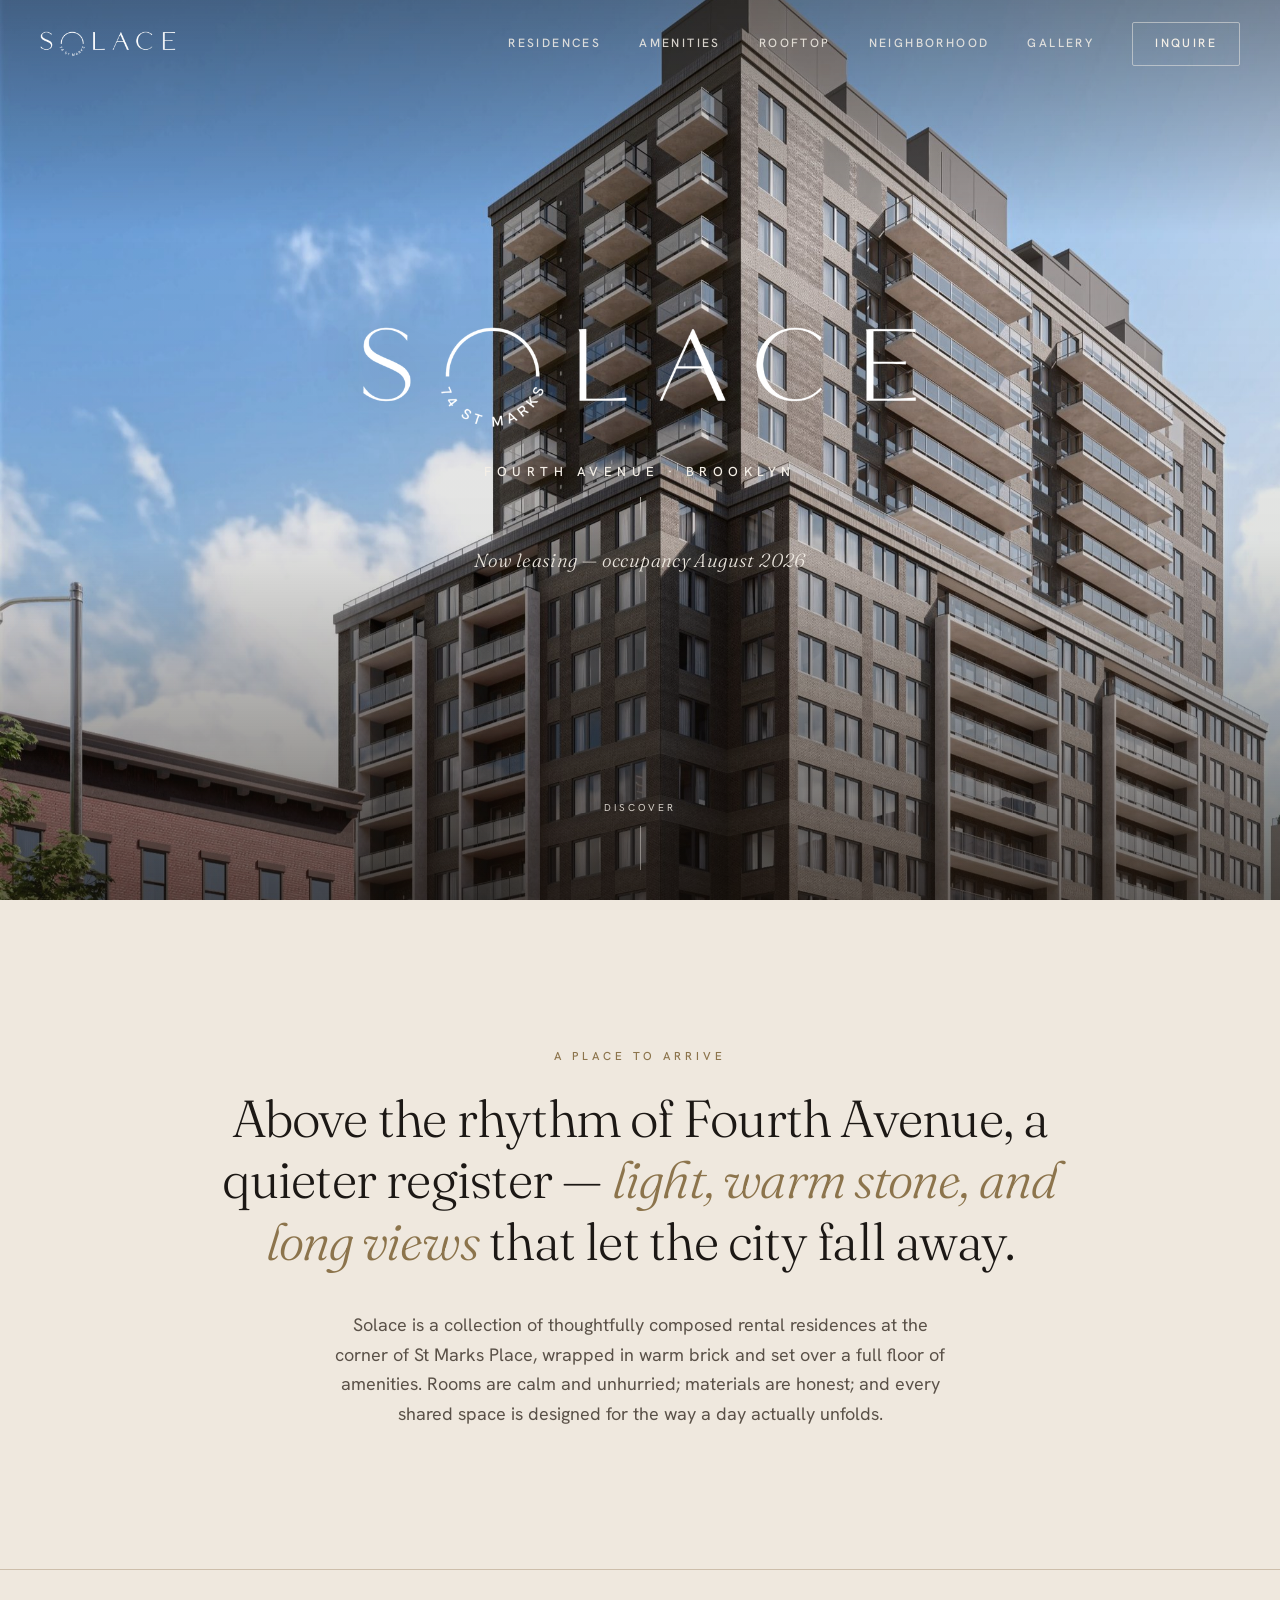
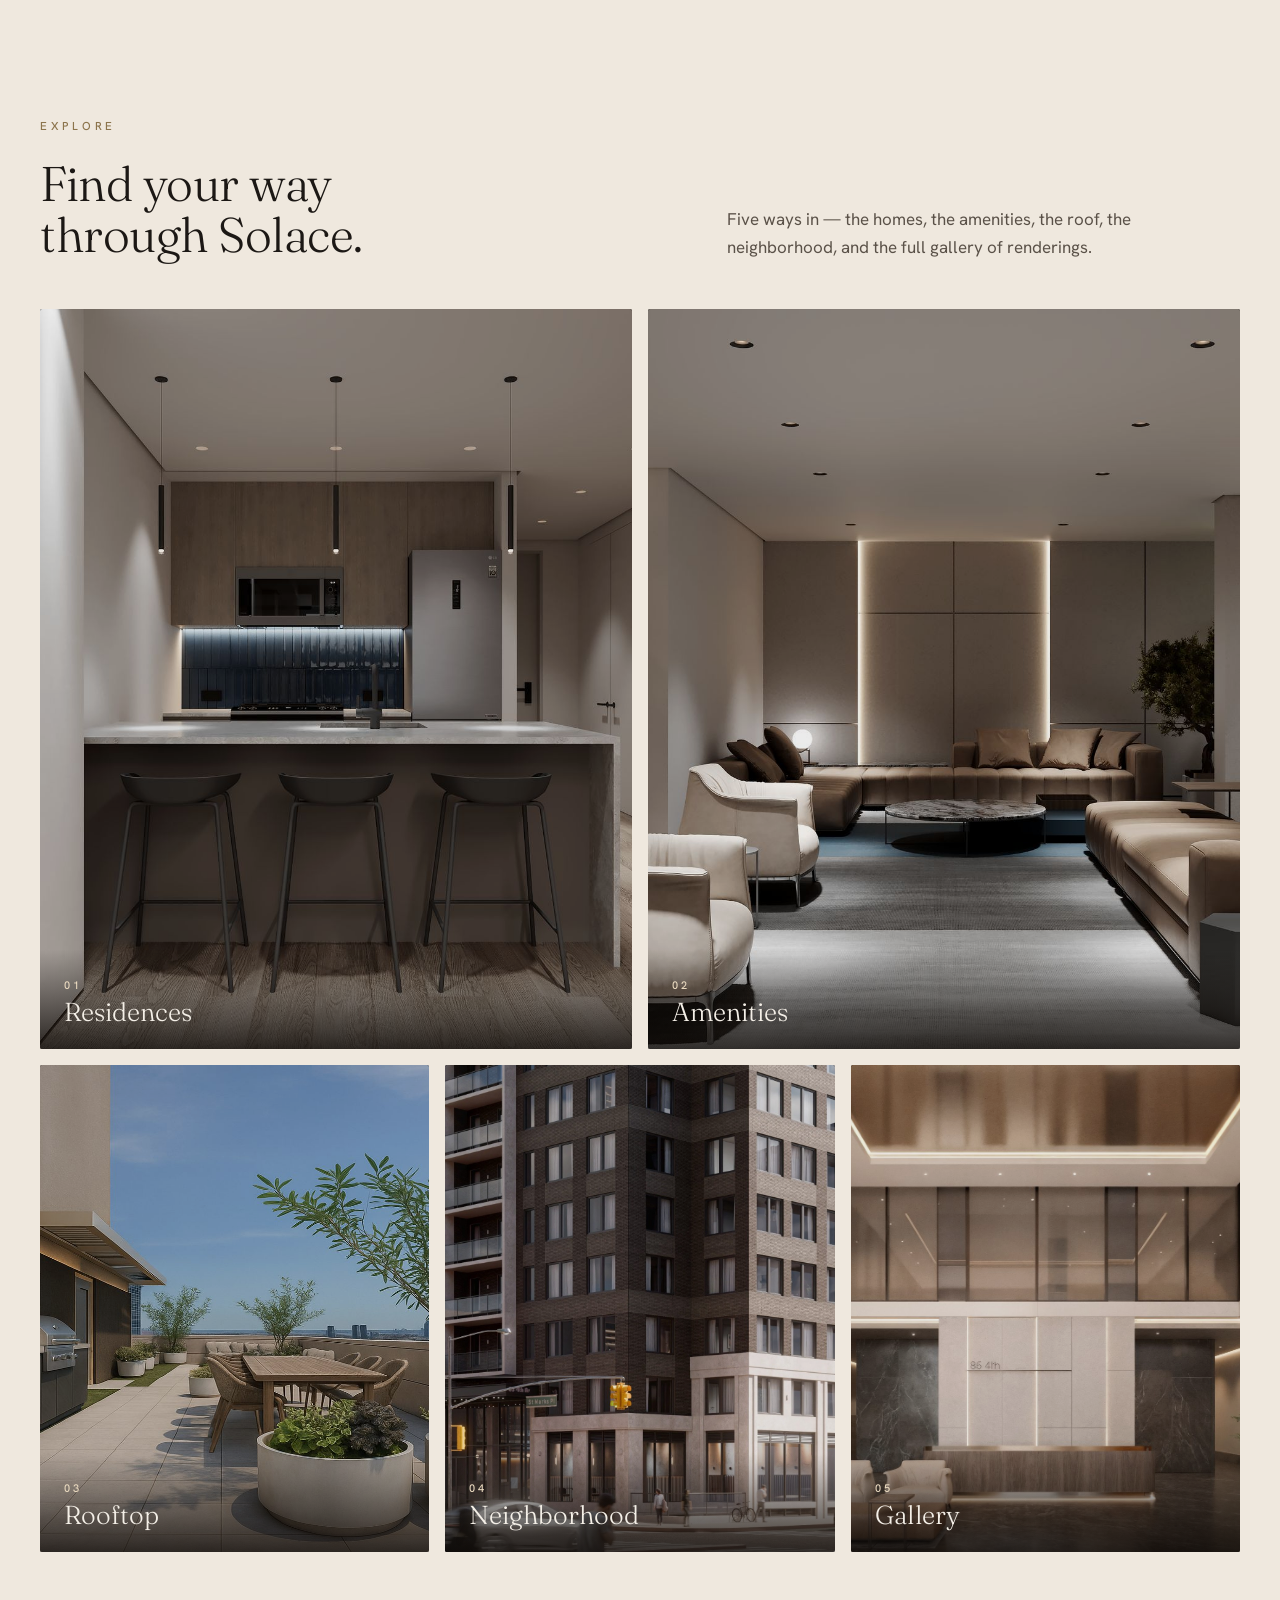
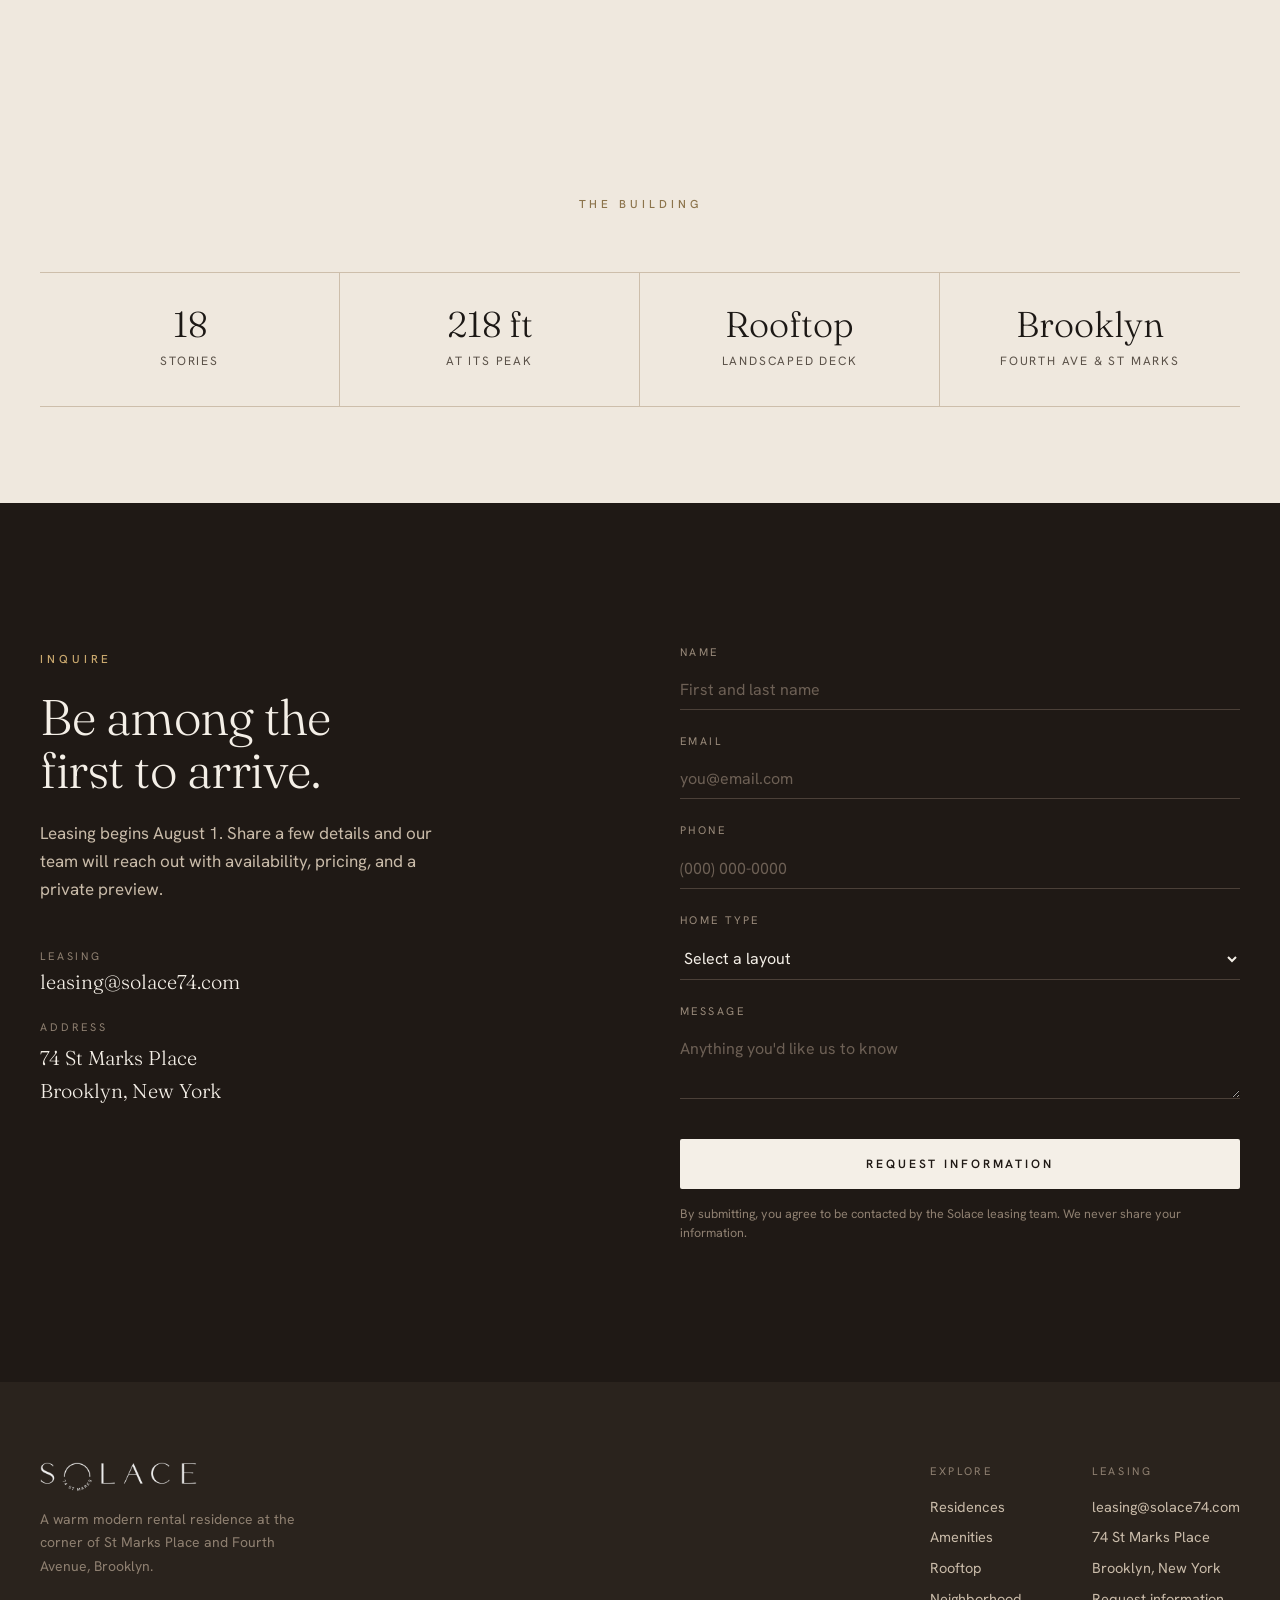
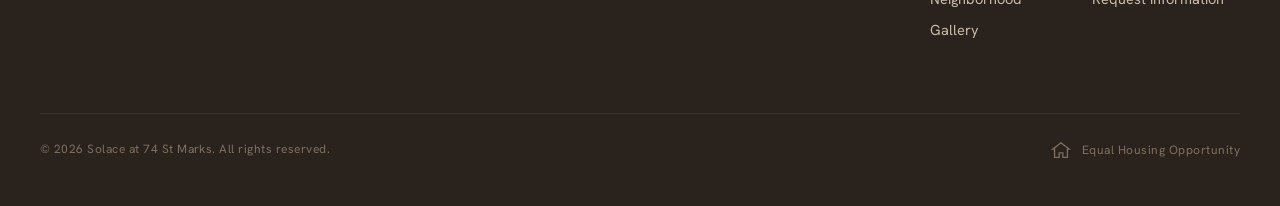
==== commit ebe190ad: "Add files via upload" ====
--- a/index.html
+++ b/index.html
@@ -88,9 +88,10 @@
       </div>
     </div>
     <div class="reveal d1">
-      <form id="inqForm" name="inquiry" method="POST" data-netlify="true" netlify-honeypot="bot-field" novalidate>
-        <input type="hidden" name="form-name" value="inquiry">
-        <p style="display:none"><label>Leave this empty: <input name="bot-field"></label></p>
+      <form id="inqForm" novalidate>
+        <input type="hidden" name="subject" value="New inquiry — Solace at 74 St Marks">
+        <input type="hidden" name="from_name" value="Solace 74 St Marks website">
+        <input type="checkbox" name="botcheck" style="display:none" tabindex="-1" autocomplete="off">
         <div class="field"><label for="fname">Name</label><input id="fname" name="name" type="text" placeholder="First and last name" required></div>
         <div class="field"><label for="femail">Email</label><input id="femail" name="email" type="email" placeholder="you@email.com" required></div>
         <div class="field"><label for="fphone">Phone</label><input id="fphone" name="phone" type="tel" placeholder="(000) 000-0000"></div>
--- a/assets/style.css
+++ b/assets/style.css
@@ -0,0 +1,292 @@
+:root{
+  --paper:#EFE8DE;
+  --paper-2:#E6DDD0;
+  --espresso:#1F1915;
+  --espresso-2:#2A231D;
+  --ink:#1C1815;
+  --ink-soft:#5A5148;
+  --line:#CDBEAB;
+  --line-soft:#D9CDBD;
+  --brass:#8C744C;
+  --bone:#F4EFE7;
+  --shadow:0 30px 70px -40px rgba(40,30,20,.5);
+}
+*{margin:0;padding:0;box-sizing:border-box}
+html{scroll-behavior:smooth}
+body{
+  background:var(--paper);
+  color:var(--ink);
+  font-family:"Hanken Grotesk",system-ui,-apple-system,sans-serif;
+  font-weight:400;
+  font-size:17px;
+  line-height:1.65;
+  -webkit-font-smoothing:antialiased;
+  overflow-x:hidden;
+}
+::selection{background:var(--espresso);color:var(--bone)}
+img{display:block;max-width:100%}
+a{color:inherit;text-decoration:none}
+
+.serif{font-family:"Fraunces",Georgia,serif;font-weight:300;font-optical-sizing:auto}
+.label{font-size:11.5px;font-weight:500;text-transform:uppercase;letter-spacing:.34em;color:var(--brass);}
+h1,h2,h3{font-family:"Fraunces",Georgia,serif;font-weight:300;line-height:1.06;letter-spacing:-.01em}
+.eyebrow{display:inline-block;margin-bottom:22px}
+
+.wrap{max-width:1280px;margin:0 auto;padding:0 40px}
+section{position:relative}
+.band{padding:140px 0}
+.band-tight{padding:96px 0}
+.divider{height:1px;background:var(--line);border:0;max-width:1280px;margin:0 auto}
+
+header.nav{position:fixed;top:0;left:0;right:0;z-index:60;display:flex;align-items:center;justify-content:space-between;padding:22px 40px;transition:background .5s ease,padding .5s ease,box-shadow .5s ease;}
+header.nav.solid{background:rgba(239,232,222,.9);backdrop-filter:blur(14px);padding:15px 40px;box-shadow:0 1px 0 var(--line-soft);}
+.nav-logo{height:26px;width:auto;filter:brightness(0) invert(1);transition:filter .5s ease,height .5s ease}
+header.nav.solid .nav-logo{filter:none;height:23px}
+.nav-links{display:flex;align-items:center;gap:38px}
+.nav-links a.nlink{font-size:12px;text-transform:uppercase;letter-spacing:.2em;font-weight:500;color:var(--bone);opacity:.85;transition:opacity .3s,color .5s;}
+header.nav.solid .nav-links a.nlink{color:var(--ink)}
+.nav-links a.nlink:hover{opacity:1}
+.nav-cta{font-size:12px;text-transform:uppercase;letter-spacing:.2em;font-weight:500;color:var(--bone);border:1px solid rgba(244,239,231,.5);padding:11px 22px;border-radius:2px;transition:all .4s ease;}
+header.nav.solid .nav-cta{color:var(--ink);border-color:var(--ink)}
+.nav-cta:hover{background:var(--bone);color:var(--espresso);border-color:var(--bone)}
+header.nav.solid .nav-cta:hover{background:var(--espresso);color:var(--bone);border-color:var(--espresso)}
+.nav-toggle{display:none}
+
+.hero{height:100vh;min-height:640px;position:relative;overflow:hidden;display:flex;align-items:center;justify-content:center}
+.hero-img{position:absolute;inset:0;width:100%;height:100%;object-fit:cover;object-position:center 30%;transform:scale(1.06);animation:heroZoom 18s ease-out forwards}
+@keyframes heroZoom{to{transform:scale(1)}}
+.hero-scrim{position:absolute;inset:0;background:linear-gradient(to bottom, rgba(20,15,10,.42) 0%, rgba(20,15,10,.05) 26%, rgba(20,15,10,.12) 60%, rgba(20,15,10,.62) 100%);}
+.hero-inner{position:relative;z-index:3;text-align:center;color:var(--bone);padding:0 24px;width:100%}
+.hero-mark{width:min(560px,74vw);margin:0 auto;filter:brightness(0) invert(1) drop-shadow(0 2px 30px rgba(0,0,0,.35));opacity:0;transform:translateY(18px);animation:rise 1.3s .3s cubic-bezier(.2,.7,.2,1) forwards}
+.hero-sub{margin-top:30px;display:flex;flex-direction:column;align-items:center;gap:14px;opacity:0;transform:translateY(18px);animation:rise 1.3s .7s cubic-bezier(.2,.7,.2,1) forwards}
+.hero-loc{font-size:13px;letter-spacing:.42em;text-transform:uppercase;font-weight:500}
+.hero-rule{width:1px;height:34px;background:linear-gradient(rgba(244,239,231,.7),transparent)}
+.hero-lease{font-family:"Fraunces",serif;font-weight:300;font-style:italic;font-size:19px;letter-spacing:.02em;opacity:.95}
+@keyframes rise{to{opacity:1;transform:translateY(0)}}
+.scrollcue{position:absolute;left:50%;bottom:30px;transform:translateX(-50%);z-index:3;font-size:10px;letter-spacing:.3em;text-transform:uppercase;color:var(--bone);opacity:0;animation:fadein 1s 1.6s forwards;display:flex;flex-direction:column;align-items:center;gap:10px}
+.scrollcue .dot{width:1px;height:44px;background:rgba(244,239,231,.5);position:relative;overflow:hidden}
+.scrollcue .dot::after{content:"";position:absolute;top:-44px;left:0;width:1px;height:44px;background:var(--bone);animation:drop 2.4s 2s ease-in-out infinite}
+@keyframes drop{0%{transform:translateY(0)}60%,100%{transform:translateY(88px)}}
+@keyframes fadein{to{opacity:.85}}
+
+.statement{text-align:center;max-width:960px;margin:0 auto}
+.statement .lead{font-size:clamp(28px,4.4vw,52px);line-height:1.18;letter-spacing:-.015em;color:var(--ink)}
+.statement .lead em{font-style:italic;color:var(--brass)}
+.statement p.body{max-width:620px;margin:38px auto 0;color:var(--ink-soft);font-size:18px}
+
+.split{display:grid;grid-template-columns:1fr 1fr;gap:0;align-items:stretch}
+.split .col-media{position:relative;min-height:560px;overflow:hidden}
+.split .col-media img{position:absolute;inset:0;width:100%;height:100%;object-fit:cover;transition:transform 1.2s ease}
+.split .col-text{padding:96px clamp(40px,6vw,96px);display:flex;flex-direction:column;justify-content:center}
+.split.rev .col-text{order:-1}
+.feature-list{list-style:none;margin-top:40px;border-top:1px solid var(--line)}
+.feature-list li{padding:20px 0;border-bottom:1px solid var(--line);display:flex;gap:18px;align-items:baseline}
+.feature-list .n{font-family:"Fraunces",serif;font-size:14px;color:var(--brass);min-width:26px}
+.feature-list .t{font-size:15.5px;color:var(--ink-soft)}
+.feature-list .t b{color:var(--ink);font-weight:500}
+
+.duo{display:grid;grid-template-columns:1fr 1fr;gap:14px;margin-top:14px}
+.duo img{width:100%;height:100%;object-fit:cover;aspect-ratio:4/5}
+
+.amen{background:var(--espresso);color:var(--bone)}
+.amen .label{color:#C9A86E}
+.amen h2{color:var(--bone)}
+.amen .intro-body{color:#C9BBA9;max-width:560px}
+.amen-head{display:grid;grid-template-columns:1.1fr .9fr;gap:60px;align-items:end;margin-bottom:70px}
+.grid{display:grid;grid-template-columns:repeat(12,1fr);gap:16px}
+.card{position:relative;overflow:hidden;border-radius:2px;background:#000}
+.card img{width:100%;height:100%;object-fit:cover;transition:transform 1.1s cubic-bezier(.2,.7,.2,1);opacity:.92}
+.card:hover img{transform:scale(1.05);opacity:1}
+.card .cap{position:absolute;left:0;right:0;bottom:0;padding:26px 26px 22px;z-index:2;background:linear-gradient(to top,rgba(15,11,8,.82),transparent);}
+.card .cap .k{font-size:11px;letter-spacing:.26em;text-transform:uppercase;color:#E9D9BF;font-weight:500}
+.card .cap .d{font-family:"Fraunces",serif;font-weight:300;font-size:21px;color:var(--bone);margin-top:5px;line-height:1.15}
+.card.tall{grid-row:span 2}
+.c-6{grid-column:span 6}.c-5{grid-column:span 5}.c-7{grid-column:span 7}
+.c-4{grid-column:span 4}.c-8{grid-column:span 8}.c-3{grid-column:span 3}
+.card.tall img{min-height:100%}
+.a1 img{aspect-ratio:16/10}
+.a-portrait img{height:100%}
+
+.conv{margin:64px auto 0;max-width:760px;padding-top:42px;border-top:1px solid #3a322b;text-align:center}
+.conv p{font-family:"Fraunces",serif;font-weight:300;font-size:clamp(21px,2.5vw,30px);line-height:1.32;color:var(--bone);margin-top:16px}
+.conv p b{font-weight:400;color:#E9D9BF}
+
+.feature-full{height:88vh;min-height:560px;position:relative;overflow:hidden;display:flex;align-items:flex-end}
+.feature-full img{position:absolute;inset:0;width:100%;height:100%;object-fit:cover}
+.feature-full .scrim{position:absolute;inset:0;background:linear-gradient(to top,rgba(15,11,8,.7),transparent 55%)}
+.feature-full .fcontent{position:relative;z-index:2;color:var(--bone);padding:0 0 90px;max-width:640px}
+.feature-full .fcontent h2{color:var(--bone);font-size:clamp(30px,4.4vw,56px)}
+.feature-full .fcontent p{margin-top:20px;color:#E4D7C6;font-size:18px;max-width:520px}
+
+.hood{background:var(--paper-2)}
+.hood-grid{display:grid;grid-template-columns:1fr 1fr;gap:70px;align-items:center}
+.hood-media{position:relative;overflow:hidden;aspect-ratio:5/6}
+.hood-media img{width:100%;height:100%;object-fit:cover}
+.stats{display:grid;grid-template-columns:1fr 1fr;gap:0;margin-top:44px;border-top:1px solid var(--line)}
+.stat{padding:26px 0;border-bottom:1px solid var(--line)}
+.stat:nth-child(odd){border-right:1px solid var(--line);padding-right:24px}
+.stat:nth-child(even){padding-left:24px}
+.stat .v{font-family:"Fraunces",serif;font-size:34px;font-weight:300;line-height:1}
+.stat .l{font-size:12.5px;letter-spacing:.14em;text-transform:uppercase;color:var(--ink-soft);margin-top:8px}
+
+.inquire{background:var(--espresso);color:var(--bone)}
+.inq-grid{display:grid;grid-template-columns:1fr 1fr;gap:80px}
+.inquire .label{color:#C9A86E}
+.inquire h2{color:var(--bone);font-size:clamp(30px,4vw,50px)}
+.inquire .isub{color:#C9BBA9;margin-top:22px;max-width:400px}
+.inq-contact{margin-top:44px;display:flex;flex-direction:column;gap:20px}
+.inq-contact .row .ck{font-size:11px;letter-spacing:.26em;text-transform:uppercase;color:#8f8071}
+.inq-contact .row .cv{font-family:"Fraunces",serif;font-size:20px;font-weight:300;margin-top:4px}
+.inq-contact .row a.cv:hover{color:#E9D9BF}
+form .field{margin-bottom:22px}
+form label{display:block;font-size:11px;letter-spacing:.22em;text-transform:uppercase;color:#9a8b7b;margin-bottom:9px}
+form input,form select,form textarea{width:100%;background:transparent;border:0;border-bottom:1px solid #4b4038;color:var(--bone);font-family:inherit;font-size:16px;padding:9px 0;transition:border-color .3s;}
+form input::placeholder,form textarea::placeholder{color:#6d6055}
+form input:focus,form select:focus,form textarea:focus{outline:none;border-color:#C9A86E}
+form select option{color:#1c1815}
+form textarea{resize:vertical;min-height:70px}
+.btn{margin-top:10px;width:100%;background:var(--bone);color:var(--espresso);border:0;padding:17px;font-family:inherit;font-size:12px;letter-spacing:.24em;text-transform:uppercase;font-weight:600;cursor:pointer;border-radius:2px;transition:background .3s,transform .2s;}
+.btn:hover{background:#C9A86E}
+.btn:active{transform:translateY(1px)}
+.form-note{font-size:12.5px;color:#8f8071;margin-top:16px;line-height:1.5}
+.form-done{display:none;padding:40px 0}
+.form-done.on{display:block}
+.form-done .serif{font-size:28px;color:var(--bone)}
+.form-done p{color:#C9BBA9;margin-top:12px}
+
+footer{background:var(--espresso-2);color:#C9BBA9;padding:80px 0 44px}
+.foot-top{display:flex;justify-content:space-between;align-items:flex-start;gap:40px;flex-wrap:wrap}
+.foot-logo{height:30px;filter:brightness(0) invert(1);opacity:.92}
+.foot-cols{display:flex;gap:70px;flex-wrap:wrap}
+.foot-col .fh{font-size:11px;letter-spacing:.24em;text-transform:uppercase;color:#8f8071;margin-bottom:14px}
+.foot-col a,.foot-col p{display:block;font-size:14.5px;color:#C9BBA9;margin-bottom:7px}
+.foot-col a:hover{color:var(--bone)}
+.foot-bottom{margin-top:64px;padding-top:26px;border-top:1px solid #3a322b;display:flex;justify-content:space-between;gap:20px;flex-wrap:wrap;font-size:12px;color:#7d6f61;letter-spacing:.04em}
+.eho{display:flex;align-items:center;gap:10px}
+.eho svg{width:22px;height:22px;fill:none;stroke:#7d6f61;stroke-width:1.4}
+
+.reveal{transition:opacity 1s cubic-bezier(.2,.7,.2,1),transform 1s cubic-bezier(.2,.7,.2,1)}
+.js .reveal{opacity:0;transform:translateY(22px)}
+.reveal.in{opacity:1;transform:none}
+.reveal.d1{transition-delay:.08s}.reveal.d2{transition-delay:.16s}.reveal.d3{transition-delay:.24s}.reveal.d4{transition-delay:.32s}
+
+@media(max-width:1000px){
+  .amen-head{grid-template-columns:1fr;gap:26px;align-items:start}
+  .hood-grid,.inq-grid{grid-template-columns:1fr;gap:44px}
+  .hood-media{aspect-ratio:16/11}
+  .split{grid-template-columns:1fr}
+  .split .col-media{min-height:70vw}
+  .split.rev .col-text{order:0}
+  .c-6,.c-5,.c-7,.c-4,.c-8,.c-3{grid-column:span 6}
+  .card.tall{grid-row:span 1}
+}
+@media(max-width:720px){
+  .wrap{padding:0 24px}
+  header.nav,header.nav.solid{padding:16px 24px}
+  .band{padding:88px 0}.band-tight{padding:64px 0}
+  .nav-links{position:fixed;inset:0;background:var(--espresso);flex-direction:column;justify-content:center;gap:30px;transform:translateX(100%);transition:transform .5s ease;z-index:55}
+  .nav-links.open{transform:none}
+  .nav-links a.nlink{color:var(--bone);font-size:16px}
+  header.nav.solid .nav-links a.nlink{color:var(--bone)}
+  .nav-links .nav-cta{color:var(--bone);border-color:rgba(244,239,231,.5)}
+  header.nav.solid .nav-links .nav-cta{color:var(--bone);border-color:rgba(244,239,231,.5)}
+  .nav-toggle{display:flex;flex-direction:column;gap:5px;z-index:60;background:none;border:0;cursor:pointer;padding:6px}
+  .nav-toggle span{width:26px;height:1.5px;background:var(--bone);transition:.4s}
+  header.nav.solid .nav-toggle span{background:var(--ink)}
+  .nav-toggle.open span{background:var(--bone)}
+  .nav-toggle.open span:nth-child(1){transform:translateY(6.5px) rotate(45deg)}
+  .nav-toggle.open span:nth-child(2){opacity:0}
+  .nav-toggle.open span:nth-child(3){transform:translateY(-6.5px) rotate(-45deg)}
+  .split .col-text{padding:60px 24px}
+  .grid{grid-template-columns:repeat(6,1fr);gap:12px}
+  .c-6,.c-5,.c-7,.c-4,.c-8,.c-3{grid-column:span 6}
+  .a-portrait{grid-column:span 6}
+  .stats .stat:nth-child(odd){border-right:0;padding-right:0}
+  .stats .stat:nth-child(even){padding-left:0}
+  .stats{grid-template-columns:1fr}
+  .foot-top{flex-direction:column}
+}
+@media(prefers-reduced-motion:reduce){
+  *{animation-duration:.001ms!important;animation-iteration-count:1!important;transition-duration:.001ms!important;scroll-behavior:auto!important}
+  .hero-img{transform:none}
+}
+
+/* building stats + finishes */
+.bstats{display:grid;grid-template-columns:repeat(4,1fr);border-top:1px solid var(--line)}
+.bstat{padding:34px 22px;border-bottom:1px solid var(--line);text-align:center}
+.bstat:not(:last-child){border-right:1px solid var(--line)}
+.bstat .v{font-family:"Fraunces",serif;font-size:clamp(26px,2.8vw,40px);font-weight:300;line-height:1}
+.bstat .l{font-size:12px;letter-spacing:.15em;text-transform:uppercase;color:var(--ink-soft);margin-top:10px}
+.specs{display:grid;grid-template-columns:repeat(3,1fr);gap:48px}
+.spec-col .sh{font-size:11px;letter-spacing:.24em;text-transform:uppercase;color:var(--brass);margin-bottom:16px;padding-bottom:14px;border-bottom:1px solid var(--line)}
+.spec-col ul{list-style:none}
+.spec-col li{padding:10px 0;color:var(--ink-soft);font-size:15.5px;border-bottom:1px solid var(--line-soft)}
+
+@media(max-width:1000px){.specs{grid-template-columns:1fr 1fr;gap:36px}}
+@media(max-width:720px){
+  .bstats{grid-template-columns:1fr 1fr}
+  .bstat:nth-child(odd){border-right:1px solid var(--line)}
+  .specs{grid-template-columns:1fr;gap:0}
+  .spec-col{margin-bottom:24px}
+}
+
+/* ============ MULTI-PAGE ADDITIONS ============ */
+.nav-links a.nlink.active{opacity:1}
+.nav-links a.nlink.active::after{content:"";display:block;height:1px;background:currentColor;margin-top:3px;opacity:.6}
+
+.page-hero{height:62vh;min-height:440px;position:relative;overflow:hidden;display:flex;align-items:flex-end}
+.page-hero img{position:absolute;inset:0;width:100%;height:100%;object-fit:cover;transform:scale(1.05);animation:heroZoom 16s ease-out forwards}
+.page-hero .scrim{position:absolute;inset:0;background:linear-gradient(to bottom,rgba(20,15,10,.4) 0%,rgba(20,15,10,.08) 35%,rgba(20,15,10,.55) 100%)}
+.page-hero .ph-inner{position:relative;z-index:3;color:var(--bone);padding:0 0 64px;width:100%}
+.page-hero .ph-inner .label{color:#E9D9BF}
+.page-hero h1{font-size:clamp(38px,6vw,84px);color:var(--bone);margin-top:14px}
+.page-hero .ph-sub{margin-top:18px;color:#EbE2D5;max-width:520px;font-size:18px}
+
+.explore-grid{display:grid;grid-template-columns:repeat(6,1fr);gap:16px}
+.xcard{position:relative;overflow:hidden;border-radius:2px;background:#000;display:block;aspect-ratio:4/5}
+.xcard.wide{aspect-ratio:auto}
+.xcard img{width:100%;height:100%;object-fit:cover;transition:transform 1.1s cubic-bezier(.2,.7,.2,1);opacity:.92}
+.xcard:hover img{transform:scale(1.05);opacity:1}
+.xcard .xcap{position:absolute;left:0;right:0;bottom:0;z-index:2;padding:26px 24px 22px;background:linear-gradient(to top,rgba(15,11,8,.82),transparent)}
+.xcard .xk{font-size:11px;letter-spacing:.26em;text-transform:uppercase;color:#E9D9BF;font-weight:500}
+.xcard .xt{font-family:"Fraunces",serif;font-weight:300;font-size:26px;color:var(--bone);margin-top:4px;line-height:1.1;display:flex;align-items:center;gap:10px}
+.xcard .xt .arw{font-size:18px;opacity:0;transform:translateX(-6px);transition:.4s}
+.xcard:hover .xt .arw{opacity:1;transform:none}
+.c-span-2{grid-column:span 2}.c-span-3{grid-column:span 3}.c-span-4{grid-column:span 4}.c-span-6{grid-column:span 6}
+
+.gallery{columns:3;column-gap:16px}
+.gallery a{display:block;margin:0 0 16px;break-inside:avoid;position:relative;overflow:hidden;border-radius:2px;cursor:zoom-in;background:#000}
+.gallery a img{width:100%;display:block;transition:transform 1s cubic-bezier(.2,.7,.2,1),opacity .5s;opacity:.94}
+.gallery a:hover img{transform:scale(1.04);opacity:1}
+.gallery a .glab{position:absolute;left:0;right:0;bottom:0;padding:20px 18px 16px;z-index:2;opacity:0;transition:opacity .4s;background:linear-gradient(to top,rgba(15,11,8,.8),transparent);font-size:11px;letter-spacing:.22em;text-transform:uppercase;color:#E9D9BF}
+.gallery a:hover .glab{opacity:1}
+.gcat{margin:0 0 26px}
+.gcat .label{color:var(--brass)}
+
+.lb{position:fixed;inset:0;z-index:200;background:rgba(15,11,8,.94);display:none;align-items:center;justify-content:center}
+.lb.open{display:flex}
+.lb img{max-width:92vw;max-height:86vh;object-fit:contain;box-shadow:0 40px 120px -30px rgba(0,0,0,.8)}
+.lb .lb-close,.lb .lb-nav{position:absolute;background:none;border:0;color:var(--bone);cursor:pointer;opacity:.75;transition:opacity .3s}
+.lb .lb-close:hover,.lb .lb-nav:hover{opacity:1}
+.lb .lb-close{top:26px;right:32px;font-size:34px;line-height:1}
+.lb .lb-nav{top:50%;transform:translateY(-50%);font-size:44px;padding:20px}
+.lb .lb-prev{left:16px}.lb .lb-next{right:16px}
+.lb .lb-cap{position:absolute;bottom:24px;left:0;right:0;text-align:center;color:#C9BBA9;font-size:12px;letter-spacing:.2em;text-transform:uppercase}
+
+.pageintro{max-width:820px}
+.pageintro .lead{font-size:clamp(26px,3.6vw,44px);line-height:1.2;letter-spacing:-.01em}
+.pageintro p.body{color:var(--ink-soft);font-size:18px;margin-top:24px;max-width:620px}
+
+@media(max-width:1000px){
+  .explore-grid{grid-template-columns:repeat(4,1fr)}
+  .c-span-2{grid-column:span 2}.c-span-3{grid-column:span 2}.c-span-4{grid-column:span 4}.c-span-6{grid-column:span 4}
+  .gallery{columns:2}
+}
+@media(max-width:720px){
+  .page-hero{height:52vh;min-height:360px}
+  .explore-grid{grid-template-columns:1fr;gap:12px}
+  .c-span-2,.c-span-3,.c-span-4,.c-span-6{grid-column:span 1}
+  .xcard{aspect-ratio:16/10}
+  .gallery{columns:1}
+  .lb .lb-nav{font-size:32px;padding:10px}
+}
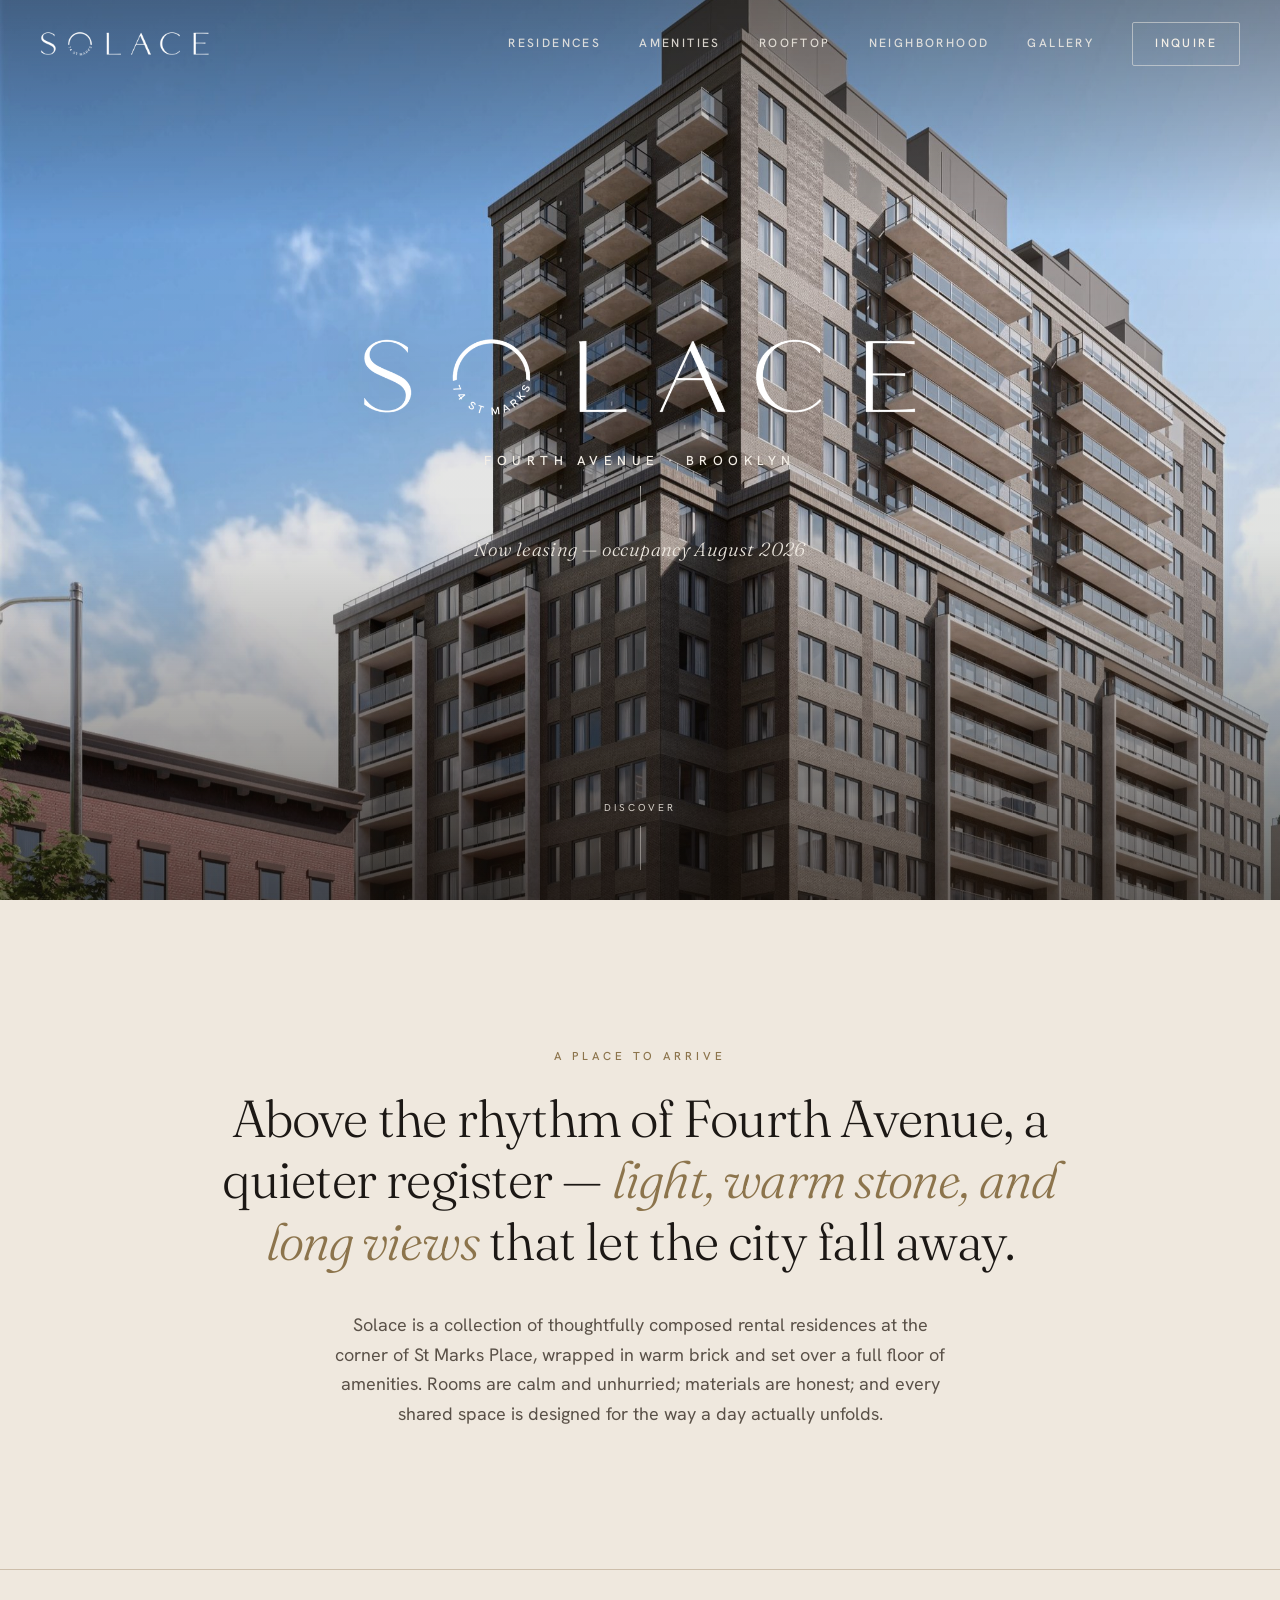
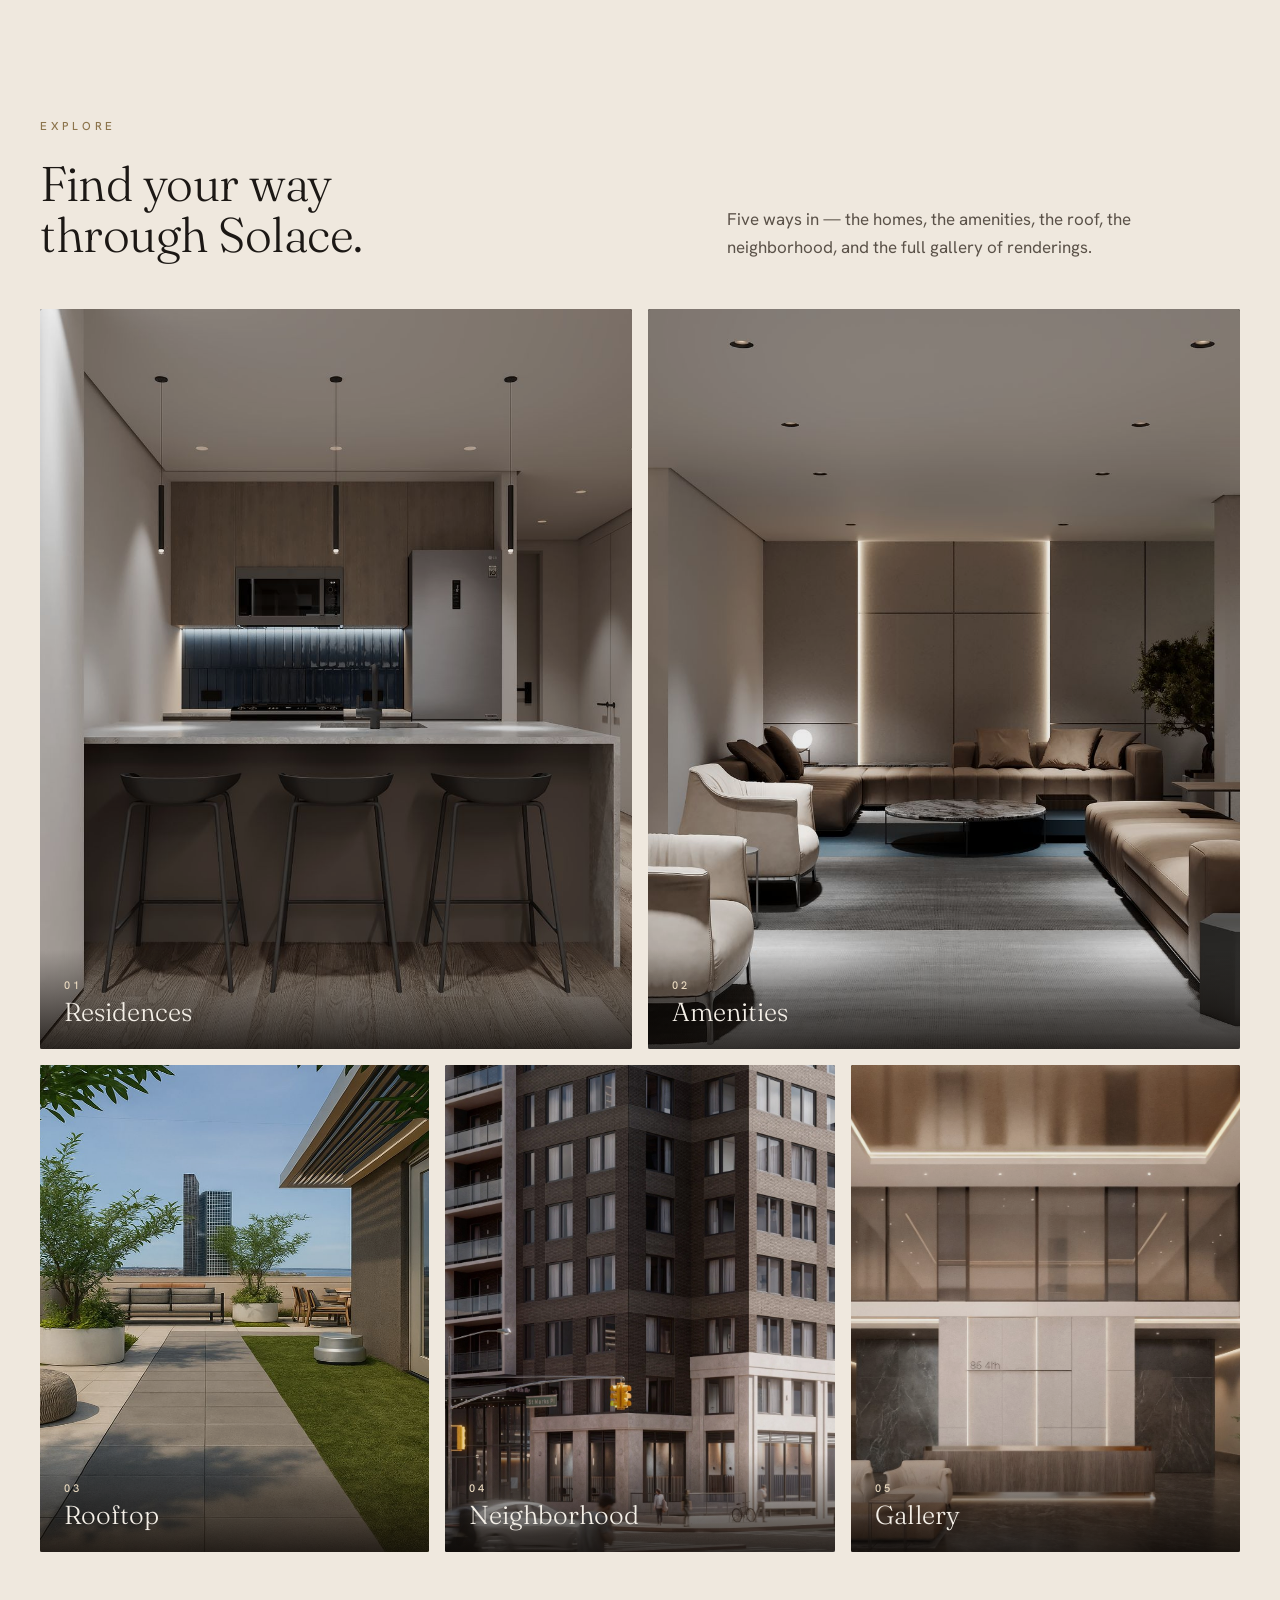
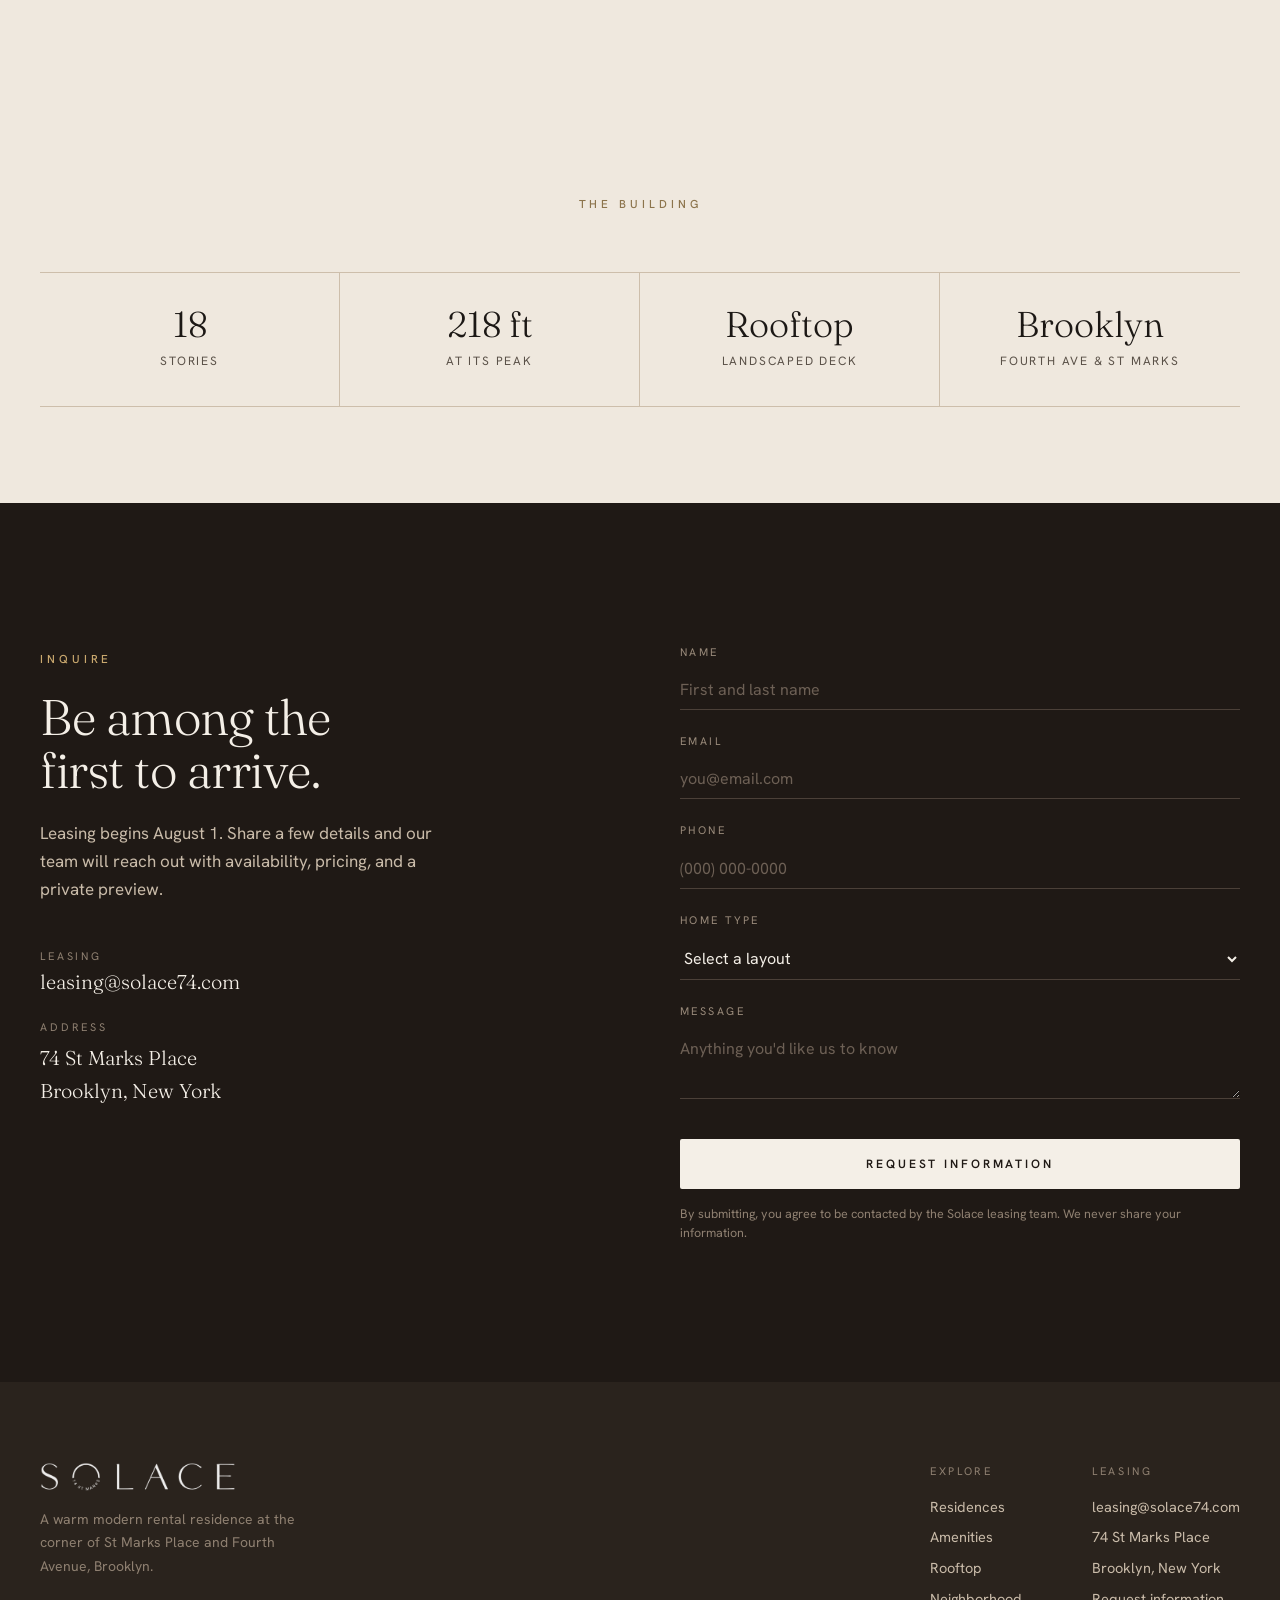
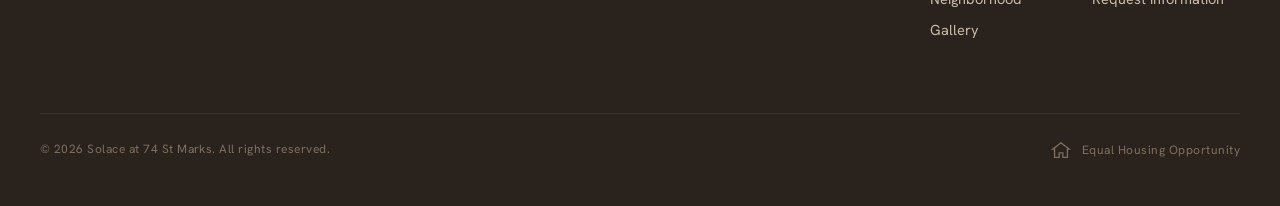
==== commit 707c53b1: "Add files via upload" ====
--- a/index.html
+++ b/index.html
@@ -88,7 +88,8 @@
       </div>
     </div>
     <div class="reveal d1">
-      <form id="inqForm" novalidate>
+      <form id="inqForm" action="https://api.web3forms.com/submit" method="POST" novalidate>
+        <input type="hidden" name="access_key" value="5b5dbd8f-c465-46d2-8b11-d00d3d6fc009">
         <input type="hidden" name="subject" value="New inquiry — Solace at 74 St Marks">
         <input type="hidden" name="from_name" value="Solace 74 St Marks website">
         <input type="checkbox" name="botcheck" style="display:none" tabindex="-1" autocomplete="off">
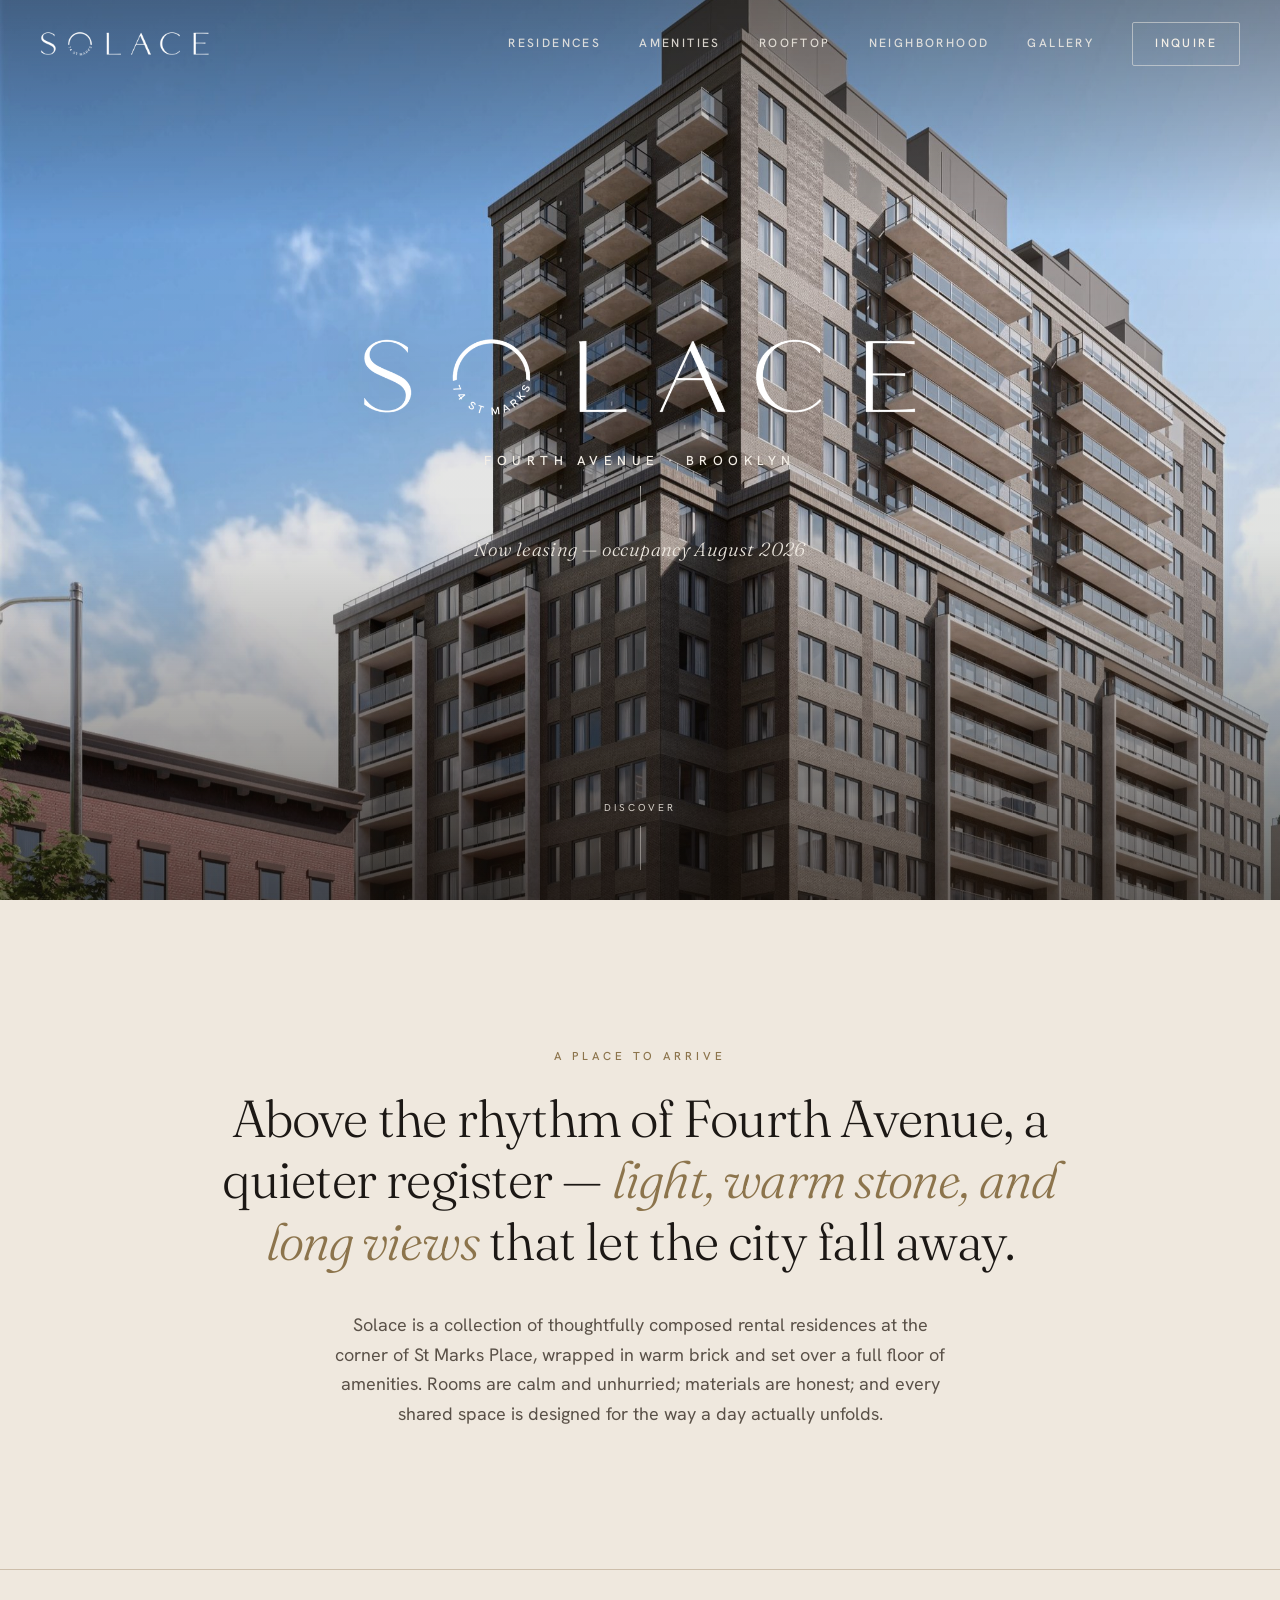
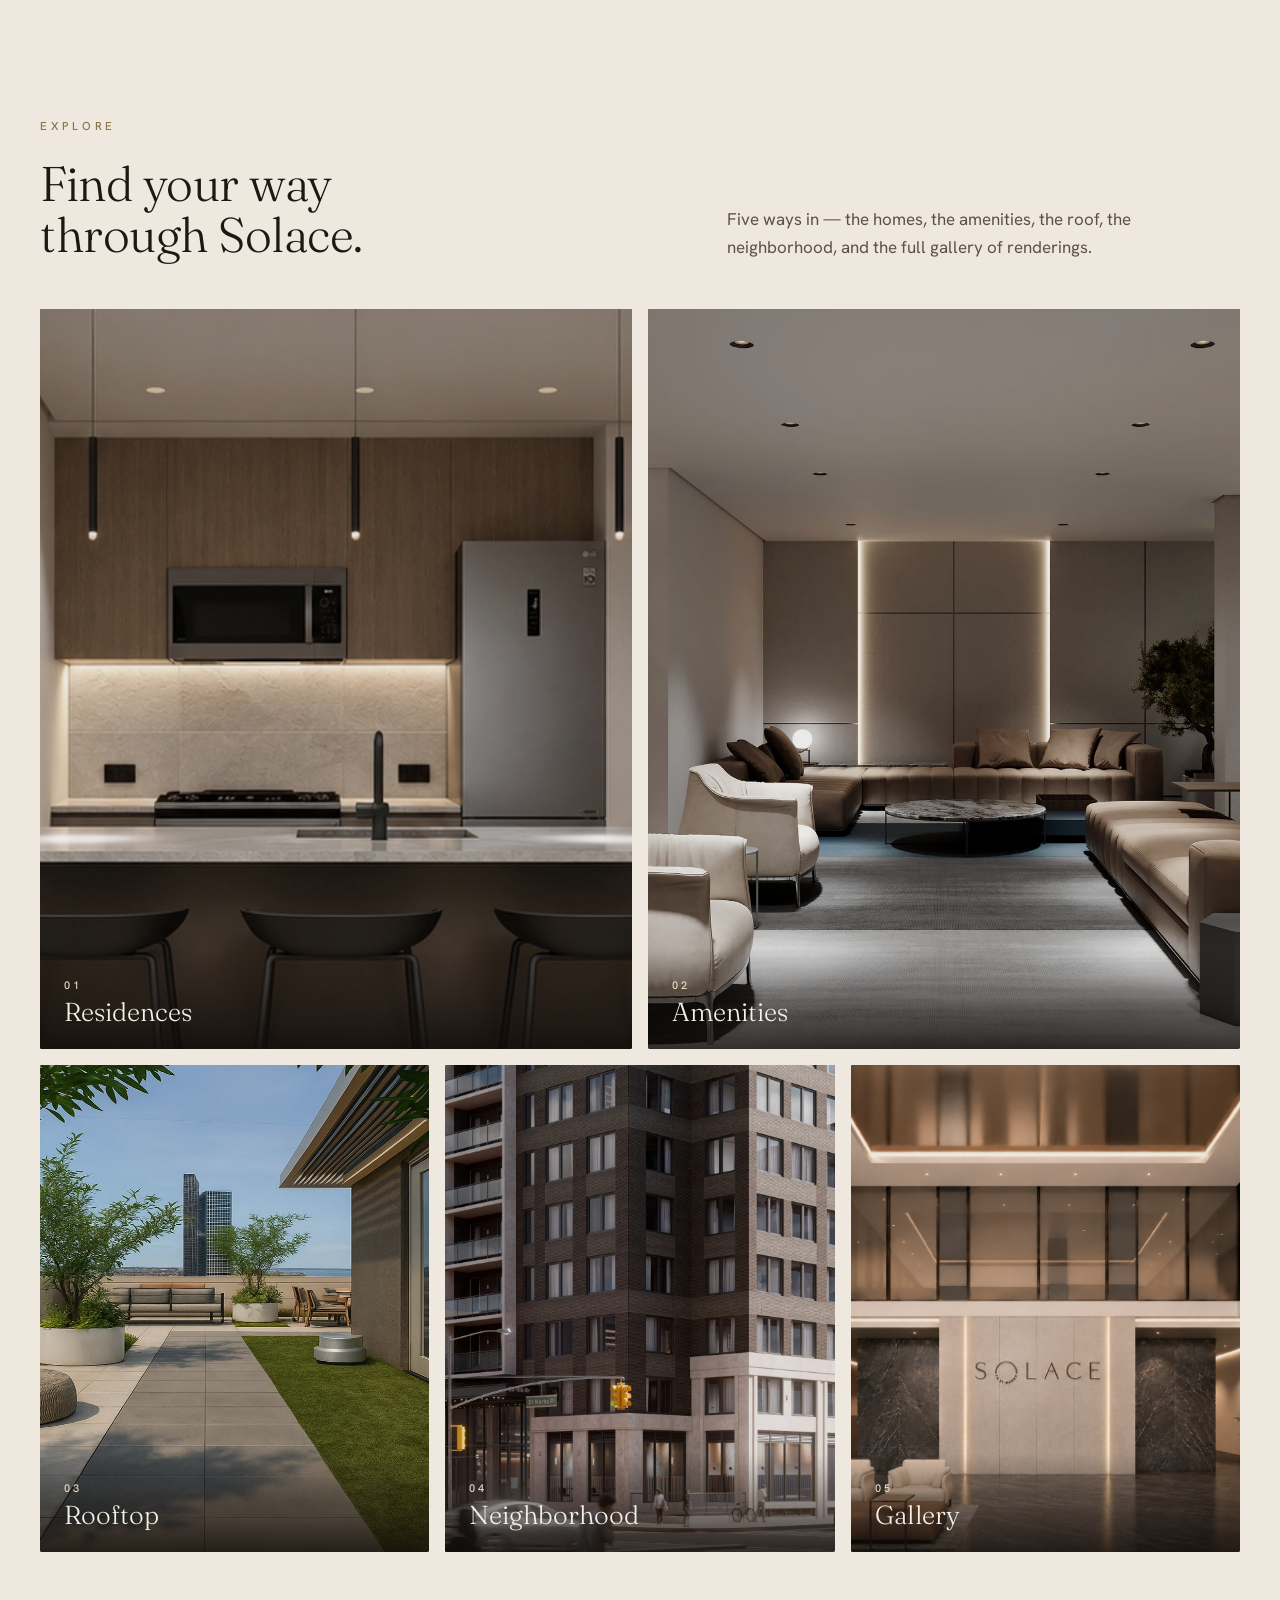
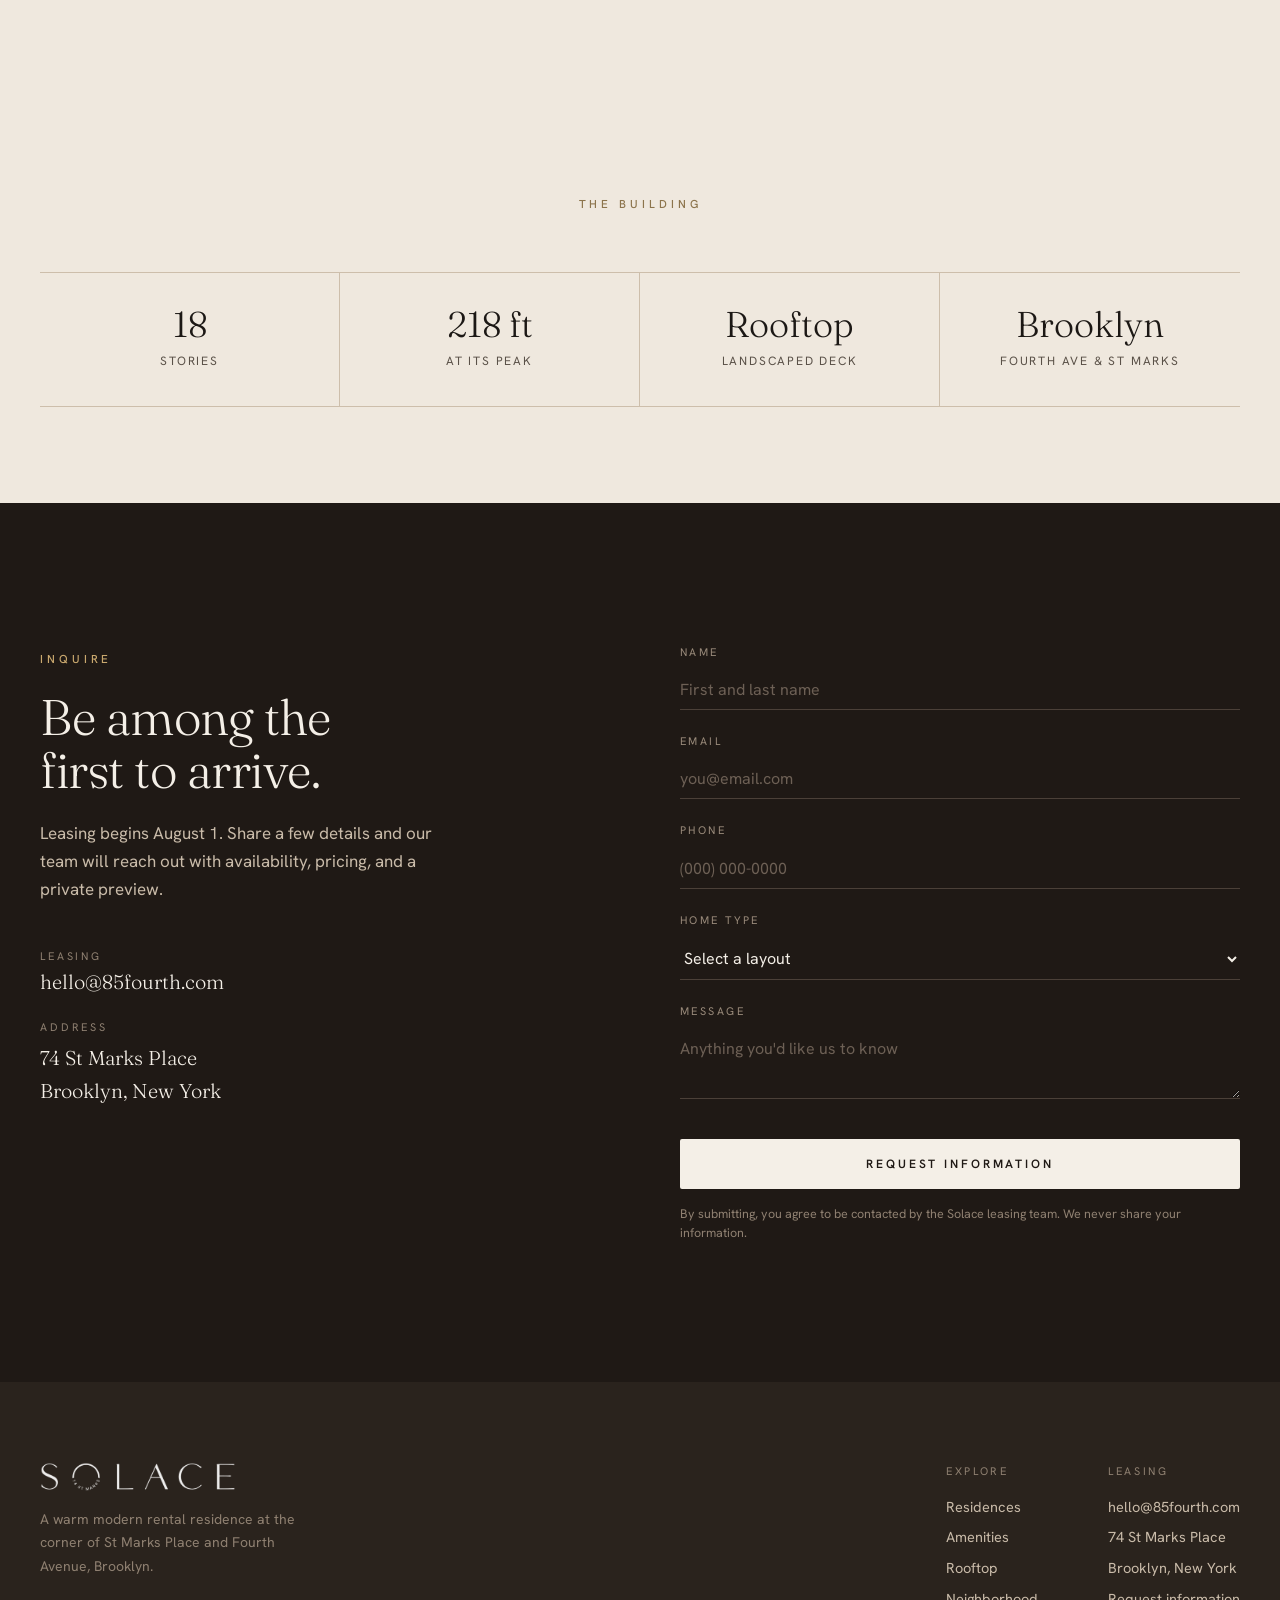
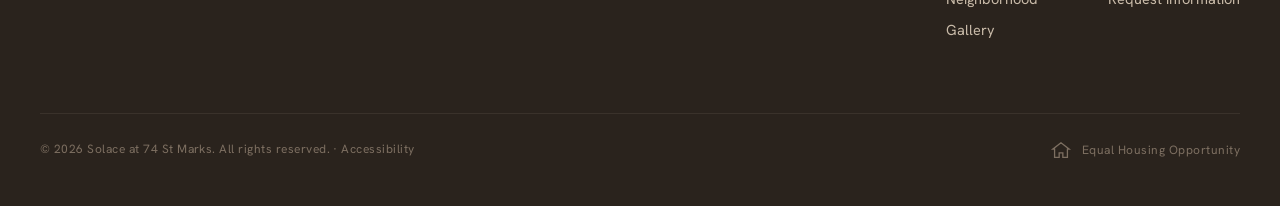
==== commit d48ad5ff: "Add files via upload" ====
--- a/index.html
+++ b/index.html
@@ -83,7 +83,7 @@
       <h2>Be among the<br>first to arrive.</h2>
       <p class="isub">Leasing begins August 1. Share a few details and our team will reach out with availability, pricing, and a private preview.</p>
       <div class="inq-contact">
-        <div class="row"><div class="ck">Leasing</div><a class="cv" href="mailto:leasing@solace74.com">leasing@solace74.com</a></div>
+        <div class="row"><div class="ck">Leasing</div><a class="cv" href="mailto:hello@85fourth.com">hello@85fourth.com</a></div>
         <div class="row"><div class="ck">Address</div><div class="cv">74 St Marks Place<br>Brooklyn, New York</div></div>
       </div>
     </div>
@@ -128,7 +128,7 @@
         </div>
         <div class="foot-col">
           <div class="fh">Leasing</div>
-          <a href="mailto:leasing@solace74.com">leasing@solace74.com</a>
+          <a href="mailto:hello@85fourth.com">hello@85fourth.com</a>
           <p>74 St Marks Place</p>
           <p>Brooklyn, New York</p>
           <a href="#inquire">Request information</a>
@@ -136,7 +136,7 @@
       </div>
     </div>
     <div class="foot-bottom">
-      <div>&copy; 2026 Solace at 74 St Marks. All rights reserved.</div>
+      <div>&copy; 2026 Solace at 74 St Marks. All rights reserved. &middot; <a href="accessibility.html" style="color:inherit">Accessibility</a></div>
       <div class="eho"><svg viewBox="0 0 24 24" aria-hidden="true"><path d="M12 3 3 10h2v9h5v-5h4v5h5v-9h2z"/></svg><span>Equal Housing Opportunity</span></div>
     </div>
   </div>
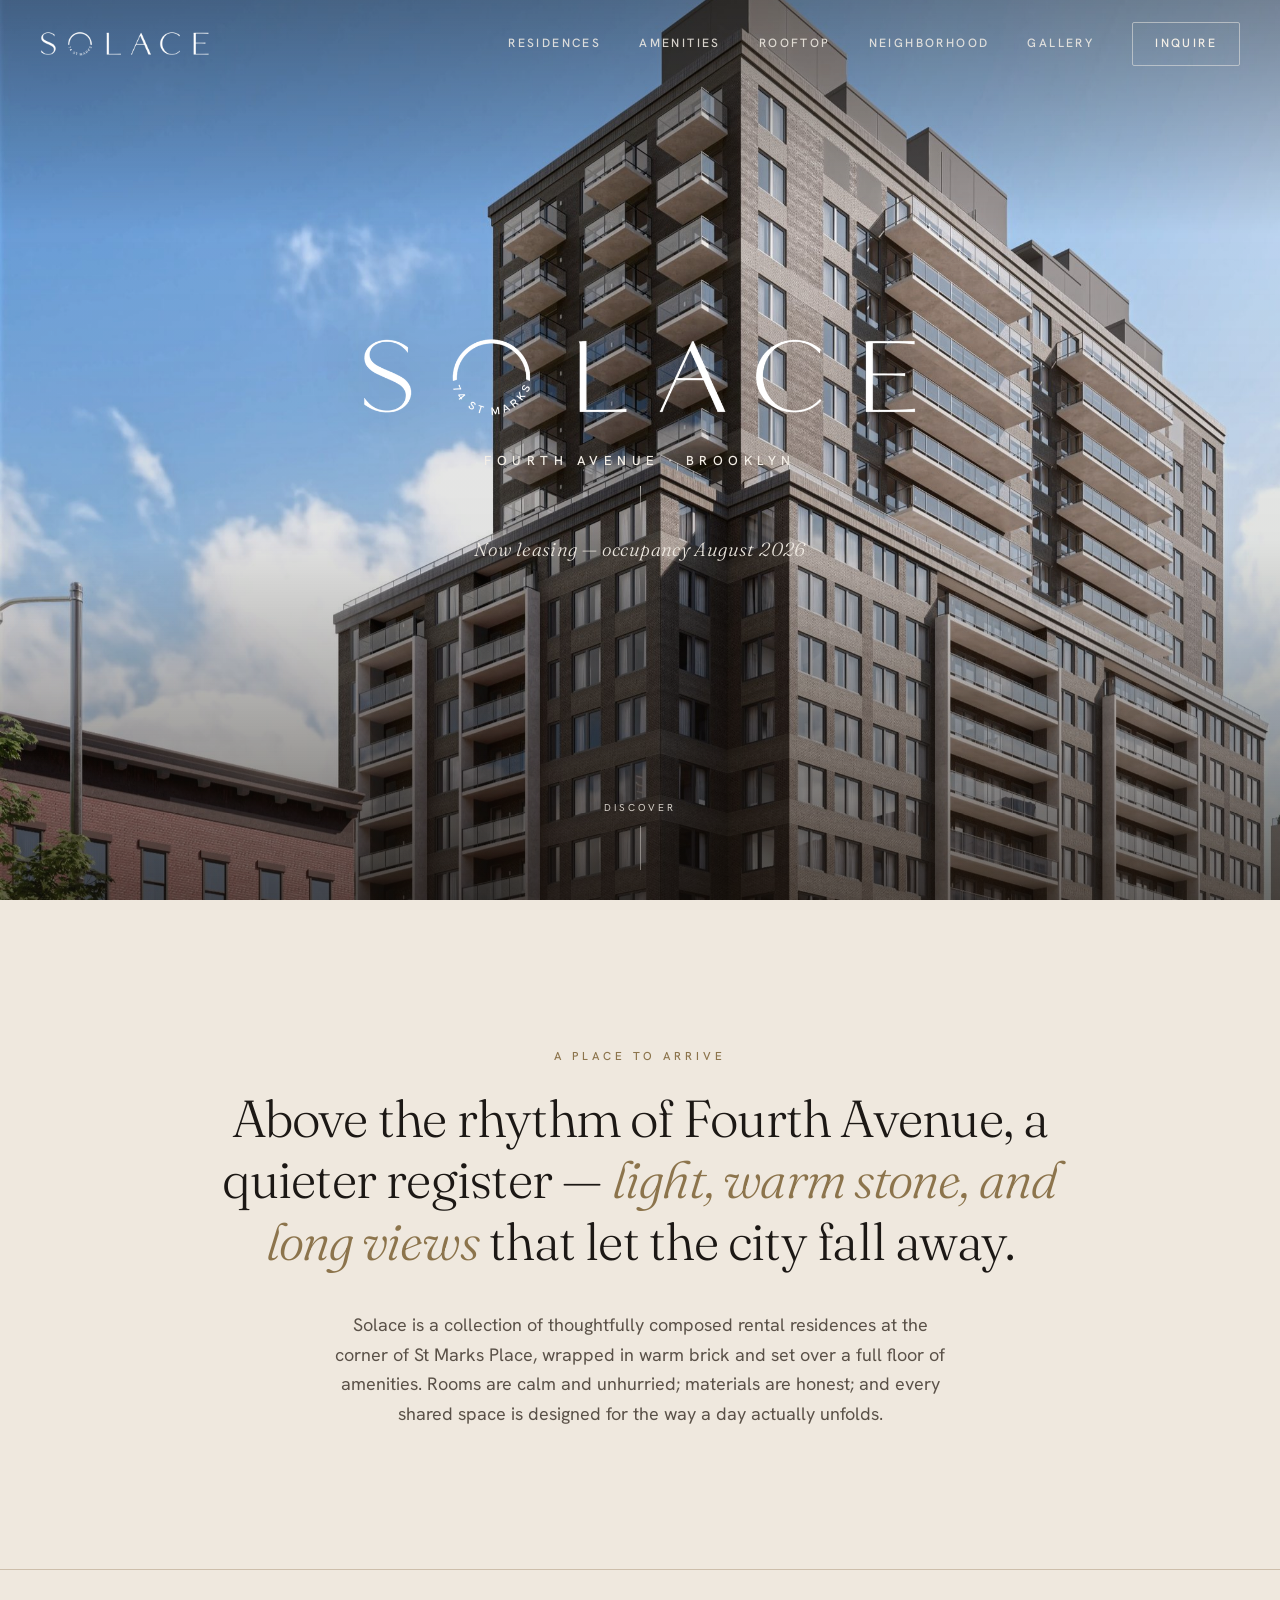
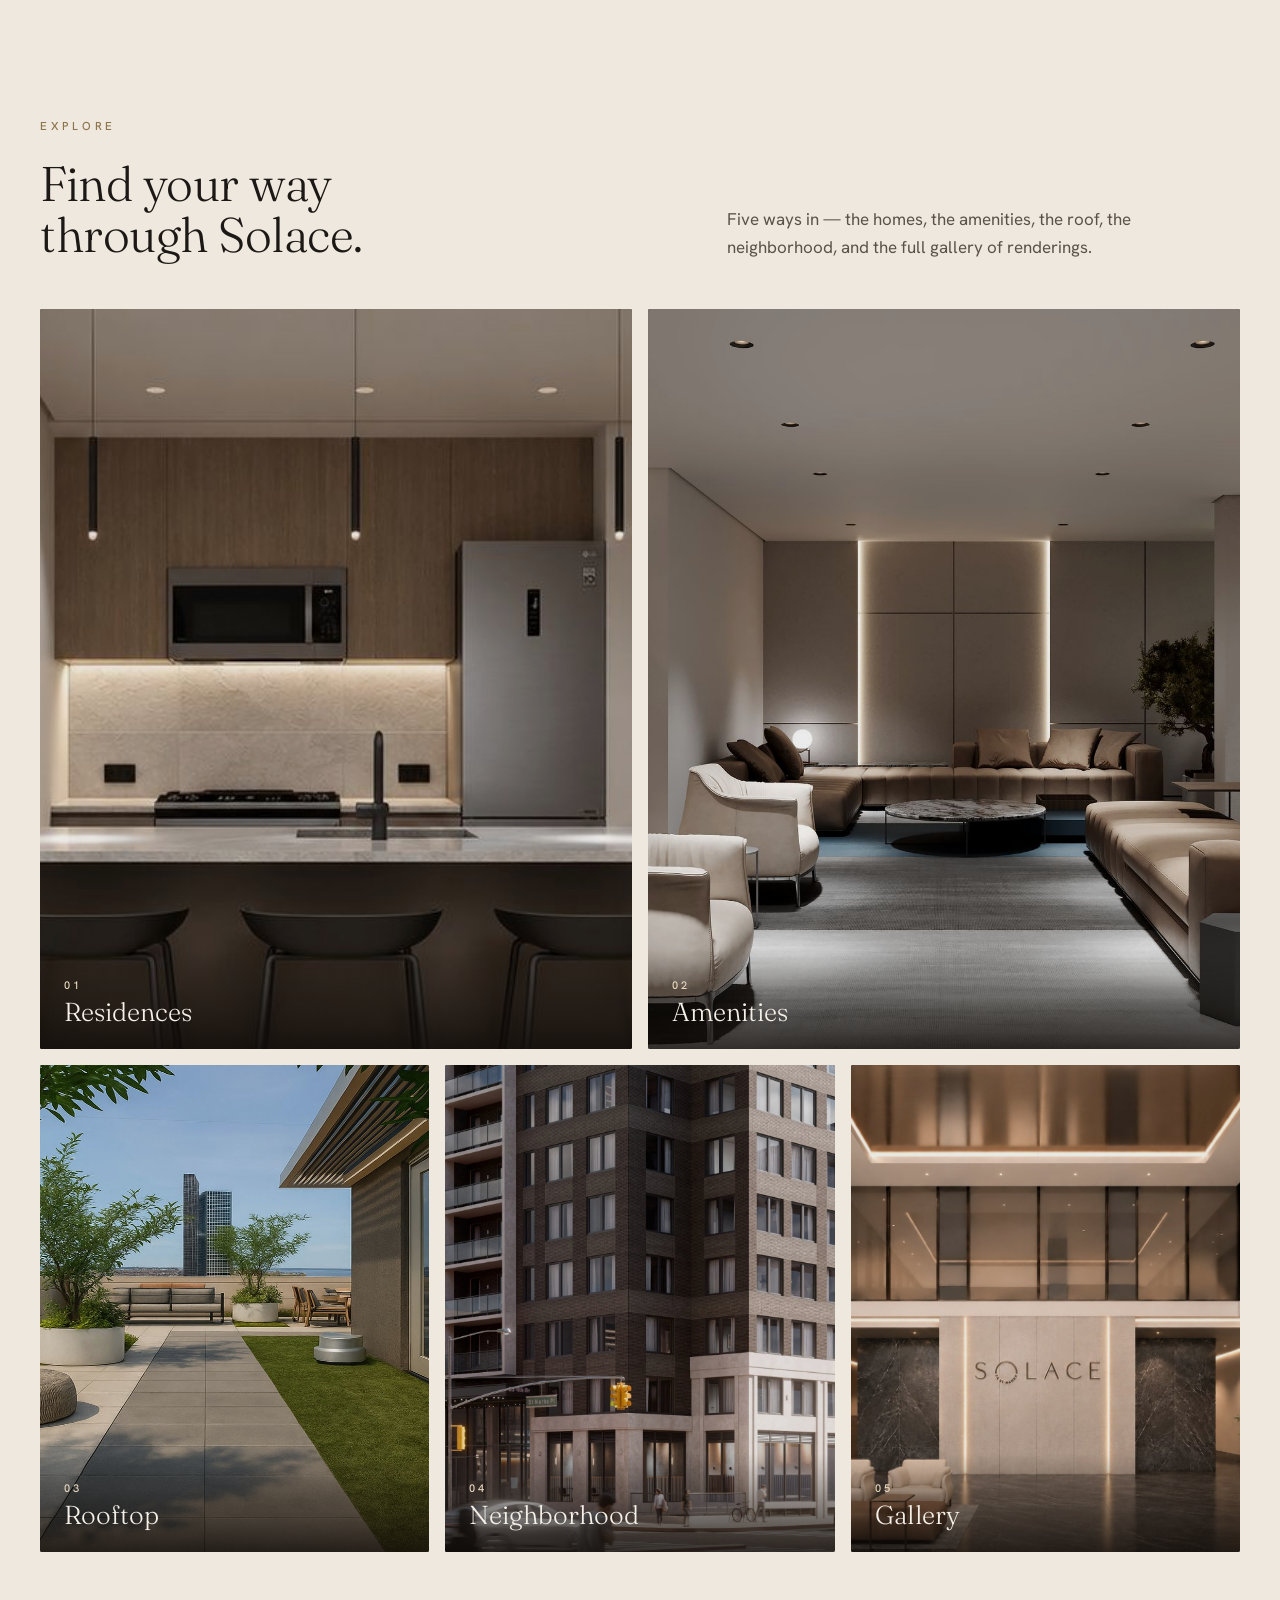
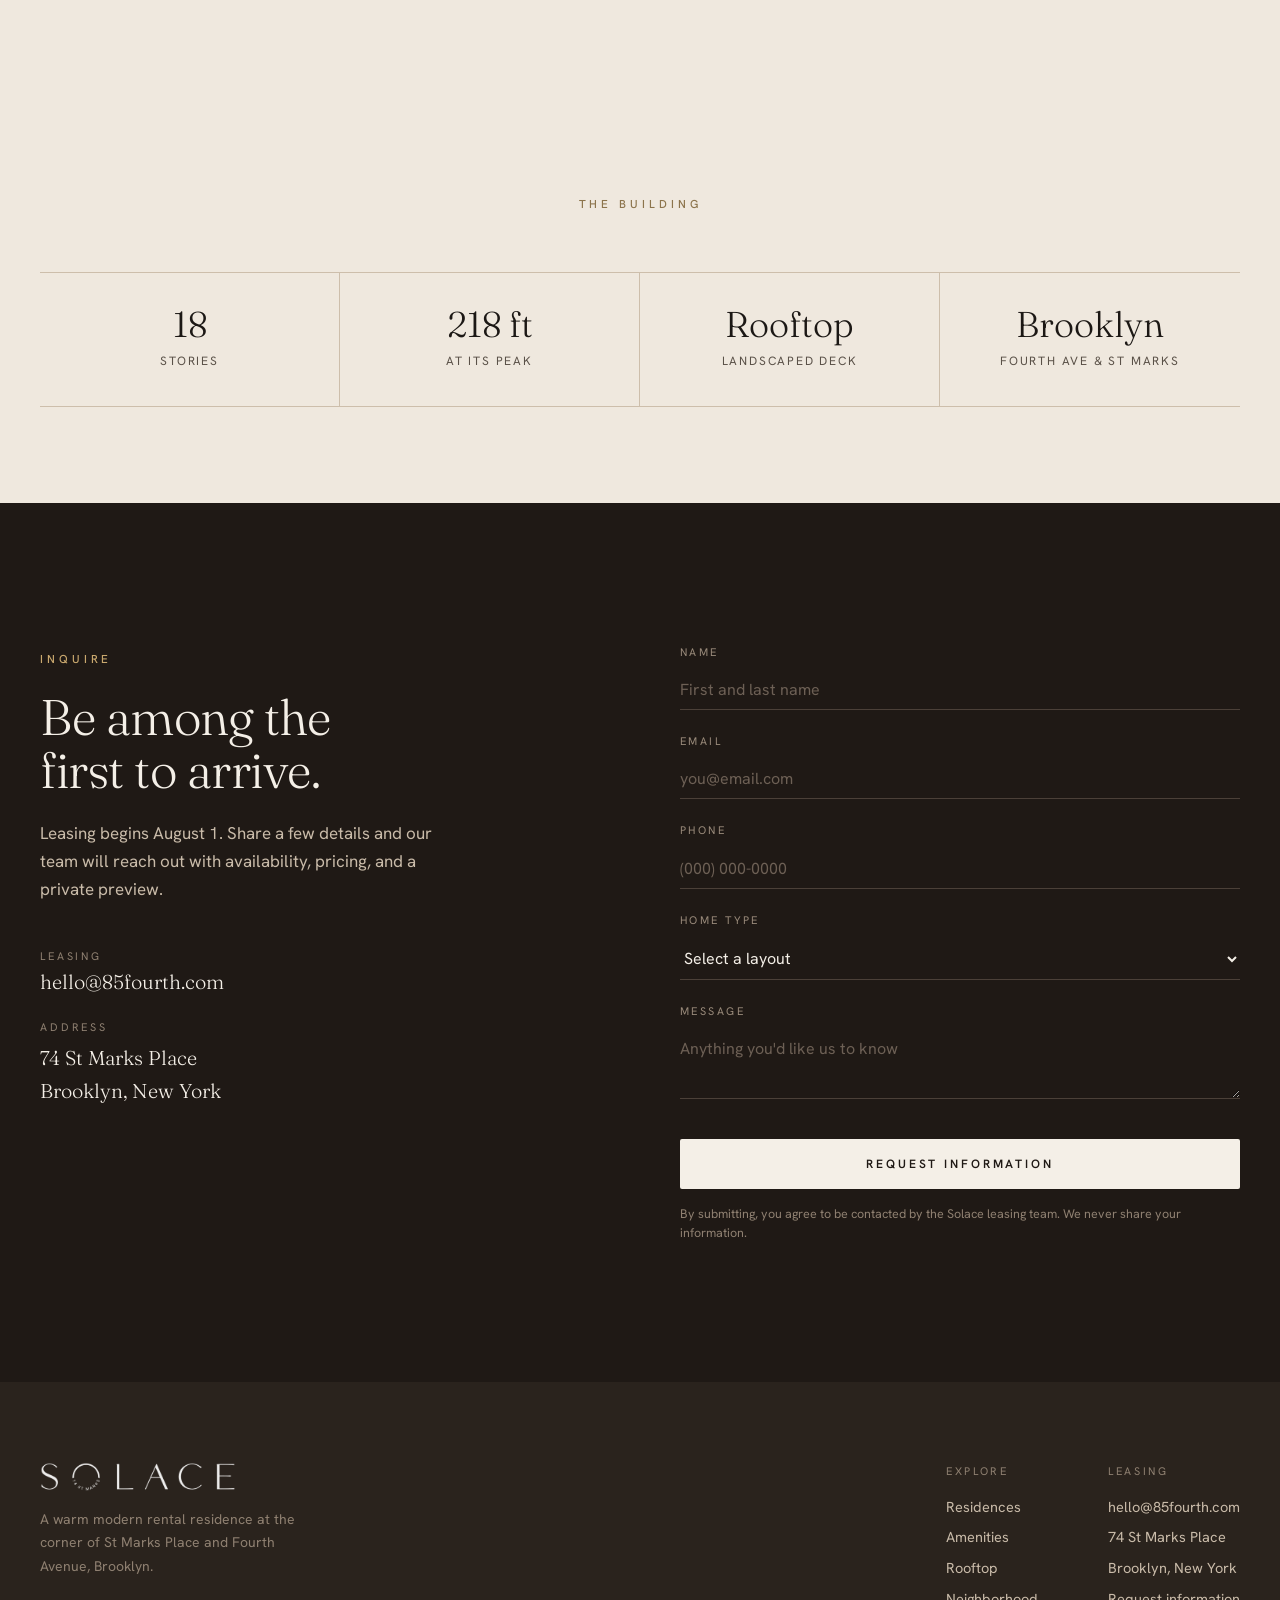
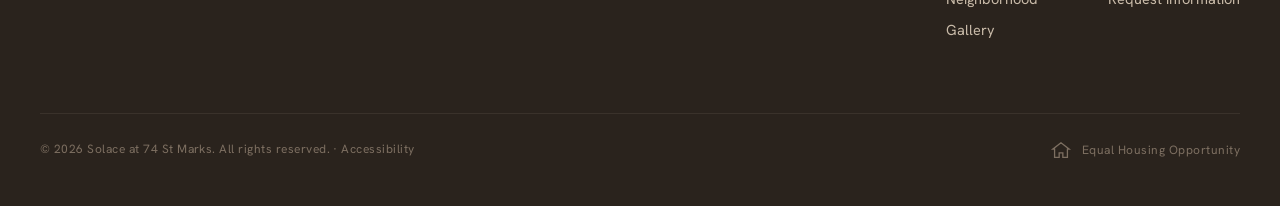
==== commit c96de6d7: "Add files via upload" ====
--- a/index.html
+++ b/index.html
@@ -13,14 +13,14 @@
 </head>
 <body>
 <header class="nav" id="nav">
-  <a href="index.html" aria-label="Solace home"><img class="nav-logo" src="assets/logo.png" alt="Solace"></a>
+  <a href="/" aria-label="Solace home"><img class="nav-logo" src="assets/logo.png" alt="Solace"></a>
   <button class="nav-toggle" id="navToggle" aria-label="Menu" aria-expanded="false"><span></span><span></span><span></span></button>
   <nav class="nav-links" id="navLinks">
-    <a class="nlink" href="residences.html">Residences</a>
-    <a class="nlink" href="amenities.html">Amenities</a>
-    <a class="nlink" href="rooftop.html">Rooftop</a>
-    <a class="nlink" href="neighborhood.html">Neighborhood</a>
-    <a class="nlink" href="gallery.html">Gallery</a>
+    <a class="nlink" href="/residences">Residences</a>
+    <a class="nlink" href="/amenities">Amenities</a>
+    <a class="nlink" href="/rooftop">Rooftop</a>
+    <a class="nlink" href="/neighborhood">Neighborhood</a>
+    <a class="nlink" href="/gallery">Gallery</a>
     <a class="nav-cta" href="#inquire">Inquire</a>
   </nav>
 </header>
@@ -55,11 +55,11 @@
       <p class="reveal d1" style="color:var(--ink-soft);max-width:520px">Five ways in &mdash; the homes, the amenities, the roof, the neighborhood, and the full gallery of renderings.</p>
     </div>
     <div class="explore-grid">
-      <a class="xcard c-span-3 reveal" href="residences.html"><img src="assets/kitchen-2.jpg" alt="Residences"><div class="xcap"><div class="xk">01</div><div class="xt">Residences <span class="arw">&rarr;</span></div></div></a>
-      <a class="xcard c-span-3 reveal d1" href="amenities.html"><img src="assets/lounge-1.jpg" alt="Amenities"><div class="xcap"><div class="xk">02</div><div class="xt">Amenities <span class="arw">&rarr;</span></div></div></a>
-      <a class="xcard c-span-2 reveal" href="rooftop.html"><img src="assets/rooftop-2.jpg" alt="Rooftop"><div class="xcap"><div class="xk">03</div><div class="xt">Rooftop <span class="arw">&rarr;</span></div></div></a>
-      <a class="xcard c-span-2 reveal d1" href="neighborhood.html"><img src="assets/ext-street.jpg" alt="Neighborhood"><div class="xcap"><div class="xk">04</div><div class="xt">Neighborhood <span class="arw">&rarr;</span></div></div></a>
-      <a class="xcard c-span-2 reveal d2" href="gallery.html"><img src="assets/lobby.jpg" alt="Gallery"><div class="xcap"><div class="xk">05</div><div class="xt">Gallery <span class="arw">&rarr;</span></div></div></a>
+      <a class="xcard c-span-3 reveal" href="/residences"><img src="assets/kitchen-2.jpg" alt="Residences"><div class="xcap"><div class="xk">01</div><div class="xt">Residences <span class="arw">&rarr;</span></div></div></a>
+      <a class="xcard c-span-3 reveal d1" href="/amenities"><img src="assets/lounge-1.jpg" alt="Amenities"><div class="xcap"><div class="xk">02</div><div class="xt">Amenities <span class="arw">&rarr;</span></div></div></a>
+      <a class="xcard c-span-2 reveal" href="/rooftop"><img src="assets/rooftop-2.jpg" alt="Rooftop"><div class="xcap"><div class="xk">03</div><div class="xt">Rooftop <span class="arw">&rarr;</span></div></div></a>
+      <a class="xcard c-span-2 reveal d1" href="/neighborhood"><img src="assets/ext-street.jpg" alt="Neighborhood"><div class="xcap"><div class="xk">04</div><div class="xt">Neighborhood <span class="arw">&rarr;</span></div></div></a>
+      <a class="xcard c-span-2 reveal d2" href="/gallery"><img src="assets/lobby.jpg" alt="Gallery"><div class="xcap"><div class="xk">05</div><div class="xt">Gallery <span class="arw">&rarr;</span></div></div></a>
     </div>
   </div>
 </section>
@@ -120,11 +120,11 @@
       <div class="foot-cols">
         <div class="foot-col">
           <div class="fh">Explore</div>
-          <a href="residences.html">Residences</a>
-          <a href="amenities.html">Amenities</a>
-          <a href="rooftop.html">Rooftop</a>
-          <a href="neighborhood.html">Neighborhood</a>
-          <a href="gallery.html">Gallery</a>
+          <a href="/residences">Residences</a>
+          <a href="/amenities">Amenities</a>
+          <a href="/rooftop">Rooftop</a>
+          <a href="/neighborhood">Neighborhood</a>
+          <a href="/gallery">Gallery</a>
         </div>
         <div class="foot-col">
           <div class="fh">Leasing</div>
@@ -136,7 +136,7 @@
       </div>
     </div>
     <div class="foot-bottom">
-      <div>&copy; 2026 Solace at 74 St Marks. All rights reserved. &middot; <a href="accessibility.html" style="color:inherit">Accessibility</a></div>
+      <div>&copy; 2026 Solace at 74 St Marks. All rights reserved. &middot; <a href="/accessibility" style="color:inherit">Accessibility</a></div>
       <div class="eho"><svg viewBox="0 0 24 24" aria-hidden="true"><path d="M12 3 3 10h2v9h5v-5h4v5h5v-9h2z"/></svg><span>Equal Housing Opportunity</span></div>
     </div>
   </div>
--- a/assets/style.css
+++ b/assets/style.css
@@ -290,3 +290,32 @@
   .gallery{columns:1}
   .lb .lb-nav{font-size:32px;padding:10px}
 }
+
+
+/* ---- neighborhood map ---- */
+.map-grid{display:grid;grid-template-columns:1.45fr .85fr;gap:36px;align-items:start}
+#hoodmap{height:540px;width:100%;border-radius:3px;overflow:hidden;border:1px solid var(--line);z-index:1;background:#E6DDD0}
+.leaflet-container{font-family:inherit}
+.map-pin{overflow:visible}
+.map-pin .mk{display:block;width:14px;height:14px;border-radius:50%;background:var(--c,#8C744C);box-shadow:0 0 0 3px #fff,0 2px 6px rgba(0,0,0,.3)}
+.map-pin.is-home .mk{width:20px;height:20px;background:#1F1915;box-shadow:0 0 0 4px #C9A86E,0 3px 10px rgba(0,0,0,.5)}
+.leaflet-popup-content-wrapper{border-radius:3px;box-shadow:0 10px 34px -12px rgba(40,30,20,.5)}
+.leaflet-popup-content{font-family:inherit;font-size:13px;color:var(--ink);margin:12px 14px;line-height:1.4}
+.leaflet-popup-content strong{font-family:"Fraunces",serif;font-weight:400;font-size:15.5px;color:var(--ink)}
+.place-list{display:flex;flex-direction:column;gap:22px}
+.pl-group .plh{display:flex;align-items:center;gap:9px;font-size:11px;letter-spacing:.22em;text-transform:uppercase;color:var(--ink-soft);font-weight:500;margin-bottom:8px;padding-bottom:8px;border-bottom:1px solid var(--line)}
+.pl-group .plh .dot{width:9px;height:9px;border-radius:50%;flex:none}
+.pli{display:flex;justify-content:space-between;gap:12px;align-items:baseline;padding:5px 0}
+.pli .pn{font-size:15px;color:var(--ink)}
+.pli .pm{font-size:12.5px;color:var(--brass);white-space:nowrap}
+.map-note{margin-top:20px;font-size:12px;color:var(--ink-soft);opacity:.8}
+@media(max-width:1000px){.map-grid{grid-template-columns:1fr;gap:28px}#hoodmap{height:400px}}
+@media(max-width:720px){#hoodmap{height:340px}}
+
+
+/* ---- legal / accessibility page ---- */
+.legal h3{font-family:"Fraunces",serif;font-weight:400;font-size:22px;margin:38px 0 10px;color:var(--ink)}
+.legal p{color:var(--ink-soft);font-size:16.5px;margin-bottom:14px;max-width:640px}
+.legal a{color:var(--brass);text-decoration:underline}
+.legal ul{margin:4px 0 16px 20px;color:var(--ink-soft)}
+.legal li{margin-bottom:7px;font-size:16.5px}
